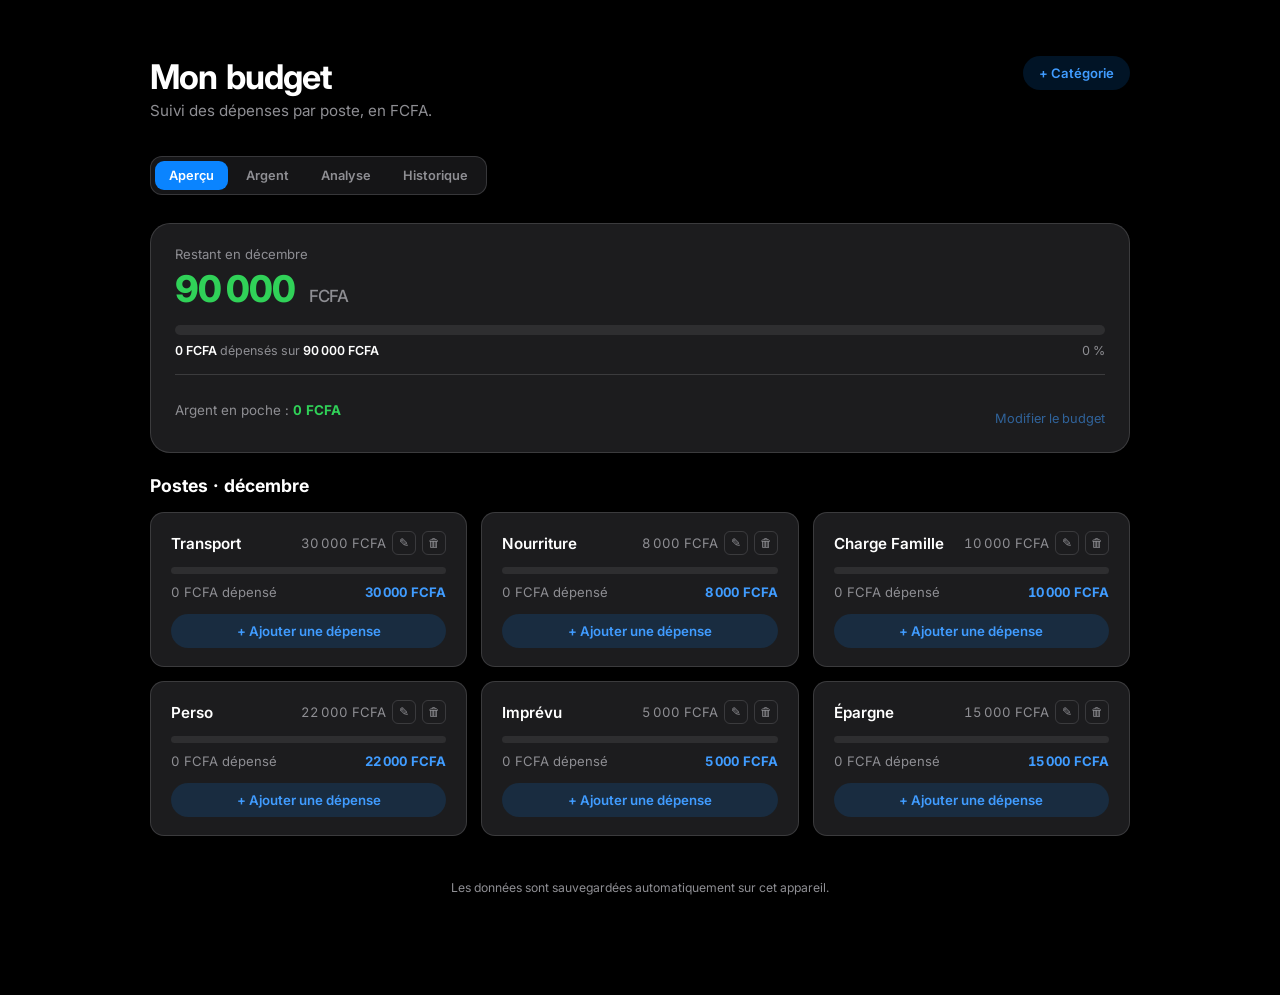
==== index.html @ 2b9db059 "Add files via upload" ====
<!DOCTYPE html>
<html lang="fr">
<head>
<meta charset="UTF-8">

<meta name="viewport" content="width=device-width, initial-scale=1.0">
<title>Mon Budget</title>
<link rel="manifest" href="manifest.json">
<meta name="theme-color" content="#000000">
<meta name="mobile-web-app-capable" content="yes">
<meta name="apple-mobile-web-app-status-bar-style" content="black">
<meta name="apple-mobile-web-app-title" content="Mon Budget">
<link rel="icon" type="image/png" href="icons/icon-192.png">
<link rel="apple-touch-icon" href="icons/icon-192.png">
<link rel="preconnect" href="https://fonts.googleapis.com">
<link href="https://fonts.googleapis.com/css2?family=Inter:wght@400;500;600;700;800&display=swap" rel="stylesheet">
<link rel="stylesheet" href="css/base.css">
<link rel="stylesheet" href="css/components.css">
<link rel="stylesheet" href="css/modals.css">
<link rel="stylesheet" href="css/responsive.css">
</head>
<body>
<div class="wrap">

  <header>
    <div>
      <h1>Mon budget</h1>
      <p>Suivi des dépenses par poste, en FCFA.</p>
    </div>
    <div class="header-actions">
      <button class="cat-btn" id="btnAjoutCat">+ Catégorie</button>
    </div>
  </header>

  <nav class="nav" id="nav">
    <button class="nav-btn actif" data-panel="apercu"><span class="nav-fond"></span>Aperçu</button>
    <button class="nav-btn" data-panel="entrees"><span class="nav-fond"></span>Argent</button>
    <button class="nav-btn" data-panel="analyse"><span class="nav-fond"></span>Analyse</button>
    <button class="nav-btn" data-panel="historique"><span class="nav-fond"></span>Historique</button>
  </nav>

  <div class="panel actif" data-panel="apercu">
  <div class="rappel-sauvegarde" id="rappelSauvegarde" hidden>
    <span id="rappelTexte"></span>
    <button type="button" class="lien-discret" id="btnRappelSauvegarde">Sauvegarder</button>
  </div>

  <div class="resume">
    <div class="label" id="labelDepense">Restant ce mois</div>
    <div class="resume-valeur pos" id="totalRestant">0 <small>FCFA</small></div>
    <div class="barre-globale"><div class="barre-globale-fill" id="barreGlobale"></div></div>
    <div class="barre-globale-txt">
      <span><b id="totalDepense">0 FCFA</b> dépensés sur <b id="totalBudget">0 FCFA</b></span>
      <span id="pctGlobal">0 %</span>
    </div>
    <div class="prevision-globale" id="previsionGlobale"></div>
    <div class="resume-pied">
      <span>Argent en poche : <b id="soldeDispo">0 FCFA</b></span>
      <button class="lien-discret" id="btnModifierGlobal">Modifier le budget</button>
    </div>
  </div>

  <div class="repartition" id="blocRepartition" hidden>
    <div class="donut-holder">
      <div id="donut"></div>
      <div class="donut-center">
        <div class="pct" id="donutTotal">0</div>
        <div class="lbl">dépensés</div>
      </div>
    </div>
    <div class="legende-lignes" id="legende"></div>
  </div>

  <h2 class="section-titre" id="titrePostes">Postes</h2>
  <div class="grille" id="grille"></div>
  </div>

  <div class="panel" data-panel="entrees">
  <div class="entrees-section">
    <div class="entrees-head">
      <div>
        <h2>Entrées d'argent</h2>
        <div class="sous">Salaire, ventes, cadeaux... tout ce que tu reçois</div>
      </div>
      <button class="ajout-entree-btn" id="btnAjoutEntree">+ Ajouter une entrée</button>
    </div>
    <div class="entrees-total">
      <div class="label">Total des entrées enregistrées</div>
      <div class="valeur" id="totalEntrees">0 <small>FCFA</small></div>
    </div>
    <div id="entreesBody"></div>
  </div>

  <div class="entrees-section">
    <div class="entrees-head">
      <div>
        <h2>Épargne</h2>
        <div class="sous">Ce que tu mets de côté — non compté comme une dépense</div>
      </div>
      <button class="ajout-entree-btn" id="btnAjoutEpargne">+ Ajouter une épargne</button>
    </div>
    <div class="entrees-total">
      <div class="label">Total épargné</div>
      <div class="valeur" id="totalEpargne">0 <small>FCFA</small></div>
    </div>
    <div class="message-epargne" id="messageEpargne" style="display:none"></div>
    <div id="objectifBody"></div>
    <div id="epargneBody"></div>
  </div>
  </div>

  <div class="panel" data-panel="analyse">
  <div class="graphique-mois">
    <div class="graphique-mois-head">
      <h2>Vue mensuelle</h2>
      <div class="mois-select-wrap">
        <span class="mois-input" id="moisSelectLabel">—</span>
        <input type="month" class="mois-input-natif" id="moisSelect" aria-label="Choisir le mois">
      </div>
    </div>
    <div class="mois-stats">
      <div class="item">
        <div class="label">Dépensé ce mois</div>
        <div class="valeur" id="moisDepense">0 FCFA</div>
      </div>
      <div class="item">
        <div class="label">Entrées ce mois</div>
        <div class="valeur" id="moisEntree">0 FCFA</div>
      </div>
    </div>
    <div class="barres-mois" id="barresMois"></div>
  </div>

  <div class="graphique-mois">
    <div class="graphique-mois-head">
      <h2>Revenus</h2>
    </div>
    <div class="mois-stats">
      <div class="item">
        <div class="label">Moyenne (6 derniers mois)</div>
        <div class="valeur" id="revenuMoyenne">0 FCFA</div>
      </div>
      <div class="item">
        <div class="label">Ce mois-ci</div>
        <div class="valeur" id="revenuCeMois">0 FCFA</div>
      </div>
    </div>
    <div class="barres-mois" id="barresRevenu"></div>
  </div>

  <div class="graphique-mois">
    <div class="graphique-mois-head">
      <h2>Épargne</h2>
    </div>
    <div class="mois-stats">
      <div class="item">
        <div class="label">Moyenne (6 derniers mois)</div>
        <div class="valeur" id="epargneMoyenne">0 FCFA</div>
      </div>
      <div class="item">
        <div class="label">Ce mois-ci</div>
        <div class="valeur" id="epargneCeMois">0 FCFA</div>
      </div>
    </div>
    <div class="barres-mois" id="barresEpargne"></div>
  </div>

  </div>

  <div class="panel" data-panel="historique">
  <div class="historique">
    <div class="histo-budgets">
      <h3>Mois précédents</h3>
      <div class="sous">Budget prévu et dépenses réelles de chaque mois terminé. Se remplit automatiquement.</div>
      <div id="histoBudgetsBody"></div>
    </div>
    <h2>Historique</h2>
    <div class="sous">Les dépenses du mois choisi. Pour retrouver une ancienne dépense, utilise la recherche.</div>
    <div class="nav-mois" id="navMoisHisto">
      <button type="button" id="moisHistoPrec" aria-label="Mois précédent">‹</button>
      <span id="moisHistoLabel"></span>
      <button type="button" id="moisHistoSuiv" aria-label="Mois suivant">›</button>
    </div>
    <div class="filtres-histo">
      <input type="search" id="filtreQ" placeholder="Rechercher (note, poste, montant)…" autocomplete="off">
      <div class="filtres-ligne">
        <select id="filtreCat" aria-label="Filtrer par poste"></select>
      </div>
      <div class="filtres-resume">
        <span id="filtreResumeTexte"></span>
        <button type="button" class="lien-discret" id="btnResetFiltres" hidden>Effacer les filtres</button>
      </div>
    </div>
    <div id="histoBody"></div>
  </div>

  <div class="historique">
    <h2>Historique de l'épargne</h2>
    <div class="sous">Dernières épargnes enregistrées</div>
    <div id="histoEpargneBody"></div>
  </div>

  <div class="historique" id="blocRecurrentes">
    <h2>Dépenses récurrentes</h2>
    <div class="sous">Ajoutées automatiquement chaque mois, sans les ressaisir.</div>
    <div id="recBody"></div>
    <div class="donnees-actions">
      <button type="button" class="cat-btn" id="btnAjoutRec">+ Ajouter une récurrence</button>
    </div>
  </div>

  <div class="historique" id="blocSauvegarde">
    <h2>Sauvegarde</h2>
    <div class="sous">Tes données sont enregistrées uniquement sur cet appareil. Si tu changes de téléphone ou effaces les données du navigateur, elles disparaissent.</div>
    <button type="button" class="btn-sauvegarde" id="btnExportJson">💾 Sauvegarder mes données</button>
    <div class="donnees-info" id="infoSauvegarde"></div>
    <div class="donnees-aide">Envoie le fichier à toi-même (WhatsApp, e-mail, Drive…) pour le garder en lieu sûr. Pour récupérer tes données, utilise « Restaurer ».</div>
    <div class="donnees-actions">
      <button type="button" class="lien-discret" id="btnImport">Restaurer une sauvegarde</button>
      <button type="button" class="lien-discret" id="btnExportCsv">Exporter pour Excel (CSV)</button>
      <input type="file" id="inputImport" accept=".json,application/json" hidden>
    </div>
    <div class="zone-danger">
      <button type="button" class="btn-danger" id="btnReset">Supprimer toutes les dépenses</button>
    </div>
  </div>
  </div>

  <footer>Les données sont sauvegardées automatiquement sur cet appareil.</footer>
</div>

<div class="overlay" id="overlay">
  <div class="modal"><div class="sheet-grabber"></div>
    <h3 id="modalTitre">Ajouter une dépense</h3>
    <div class="sub" id="modalSub"></div>
    <div class="champ" id="champCat" hidden>
      <label for="inputCat">Poste</label>
      <select id="inputCat"></select>
    </div>
    <div class="champ">
      <label for="inputMontant">Montant (FCFA)</label>
      <input type="number" id="inputMontant" placeholder="ex : 1500" min="1">
    </div>
    <div class="champ">
      <label for="inputDate">Date</label>
      <input type="date" id="inputDate">
    </div>
    <div class="champ">
      <label for="inputNote">Note (optionnel)</label>
      <input type="text" id="inputNote" placeholder="ex : taxi, marché...">
    </div>
    <div class="modal-actions">
      <button class="btn-annuler" id="btnAnnuler">Annuler</button>
      <button class="btn-valider" id="btnValider">Ajouter</button>
    </div>
  </div>
</div>

<div class="overlay" id="overlayBudget">
  <div class="modal"><div class="sheet-grabber"></div>
    <h3>Modifier le budget</h3>
    <div class="sub" id="modalBudgetSub"></div>
    <div class="champ">
      <label for="inputBudget">Nouveau montant (FCFA)</label>
      <input type="number" id="inputBudget" placeholder="ex : 30000" min="0">
    </div>
    <div class="modal-actions">
      <button class="btn-annuler" id="btnAnnulerBudget">Annuler</button>
      <button class="btn-valider" id="btnValiderBudget">Enregistrer</button>
    </div>
    <div class="modal-delete-link">
      <button type="button" id="btnSupprimerCat">Supprimer cette catégorie</button>
    </div>
  </div>
</div>

<div class="overlay" id="overlayGlobal">
  <div class="modal modal-large"><div class="sheet-grabber"></div>
    <h3>Modifier le budget global</h3>
    <div class="sub">Définis le montant total, puis répartis-le en pourcentage entre tes postes.</div>
    <div class="champ">
      <label for="inputGlobalMontant">Budget global (FCFA)</label>
      <input type="number" id="inputGlobalMontant" min="0">
    </div>
    <div class="repartition-pourcent" id="repartitionPourcent"></div>
    <div class="pourcent-total" id="pourcentTotalTxt">Total : 0%</div>
    <div class="modal-actions">
      <button class="btn-annuler" id="btnAnnulerGlobal">Annuler</button>
      <button class="btn-valider" id="btnValiderGlobal">Appliquer la répartition</button>
    </div>
  </div>
</div>

<div class="overlay" id="overlayEntree">
  <div class="modal"><div class="sheet-grabber"></div>
    <h3 id="entreeTitre">Ajouter une entrée</h3>
    <div class="sub">Argent reçu</div>
    <div class="champ">
      <label for="inputEntreeMontant">Montant (FCFA)</label>
      <input type="number" id="inputEntreeMontant" placeholder="ex : 50000" min="1">
    </div>
    <div class="champ">
      <label for="inputEntreeDate">Date</label>
      <input type="date" id="inputEntreeDate">
    </div>
    <div class="champ">
      <label for="inputEntreeNote">Source (optionnel)</label>
      <input type="text" id="inputEntreeNote" placeholder="ex : salaire, vente...">
    </div>
    <div class="modal-actions">
      <button class="btn-annuler" id="btnAnnulerEntree">Annuler</button>
      <button class="btn-valider" id="btnValiderEntree">Ajouter</button>
    </div>
  </div>
</div>

<div class="overlay" id="overlayEpargne">
  <div class="modal"><div class="sheet-grabber"></div>
    <h3 id="epargneTitre">Ajouter une épargne</h3>
    <div class="sub">Montant mis de côté ce mois-ci</div>
    <div class="champ">
      <label for="inputEpargneMontant">Montant (FCFA)</label>
      <input type="number" id="inputEpargneMontant" placeholder="ex : 20000" min="1">
    </div>
    <div class="champ">
      <label for="inputEpargneDate">Date</label>
      <input type="date" id="inputEpargneDate">
    </div>
    <div class="champ">
      <label for="inputEpargneNote">Note (optionnel)</label>
      <input type="text" id="inputEpargneNote" placeholder="ex : épargne du mois">
    </div>
    <div class="modal-actions">
      <button class="btn-annuler" id="btnAnnulerEpargne">Annuler</button>
      <button class="btn-valider" id="btnValiderEpargne">Ajouter</button>
    </div>
  </div>
</div>

<div class="overlay" id="overlayCategorie">
  <div class="modal"><div class="sheet-grabber"></div>
    <h3>Ajouter une catégorie</h3>
    <div class="sub">Un nouveau poste de budget</div>
    <div class="champ">
      <label for="inputCatNom">Nom</label>
      <input type="text" id="inputCatNom" placeholder="ex : Santé">
    </div>
    <div class="champ">
      <label for="inputCatBudget">Budget (FCFA)</label>
      <input type="number" id="inputCatBudget" placeholder="ex : 5000" min="0">
    </div>
    <div class="modal-actions">
      <button class="btn-annuler" id="btnAnnulerCat">Annuler</button>
      <button class="btn-valider" id="btnValiderCat">Ajouter</button>
    </div>
  </div>
</div>

<div class="overlay" id="overlayObjectif">
  <div class="modal"><div class="sheet-grabber"></div>
    <h3 id="objTitre">Nouvel objectif d'épargne</h3>
    <div class="sub">La progression est calculée sur ton total épargné</div>
    <div class="champ">
      <label for="objNom">Nom (optionnel)</label>
      <input type="text" id="objNom" placeholder="ex : Fonds d'urgence">
    </div>
    <div class="champ">
      <label for="objCible">Montant à atteindre (FCFA)</label>
      <input type="number" id="objCible" placeholder="ex : 300000" min="1">
    </div>
    <div class="champ">
      <label for="objDate">Date d'échéance</label>
      <input type="date" id="objDate">
    </div>
    <div class="modal-actions">
      <button class="btn-annuler" id="btnAnnulerObjectif">Annuler</button>
      <button class="btn-valider" id="btnValiderObjectif">Créer</button>
    </div>
    <div class="modal-delete-link" id="objSuppr" hidden>
      <button type="button" id="btnSupprimerObjectif">Supprimer cet objectif</button>
    </div>
  </div>
</div>

<div class="overlay" id="overlayRec">
  <div class="modal"><div class="sheet-grabber"></div>
    <h3 id="recTitre">Nouvelle dépense récurrente</h3>
    <div class="sub">Ajoutée automatiquement chaque mois</div>
    <div class="champ">
      <label for="recCat">Poste</label>
      <select id="recCat"></select>
    </div>
    <div class="champ">
      <label for="recMontant">Montant (FCFA)</label>
      <input type="number" id="recMontant" placeholder="ex : 1500" min="1">
    </div>
    <div class="champ">
      <label for="recJour">Jour du mois (1 à 31)</label>
      <input type="number" id="recJour" placeholder="ex : 5" min="1" max="31">
      <div class="hint" id="recHint"></div>
    </div>
    <div class="champ">
      <label for="recNote">Note (optionnel)</label>
      <input type="text" id="recNote" placeholder="ex : abonnement, loyer...">
    </div>
    <div class="modal-actions">
      <button class="btn-annuler" id="btnAnnulerRec">Annuler</button>
      <button class="btn-valider" id="btnValiderRec">Ajouter</button>
    </div>
    <div class="modal-delete-link" id="recSuppr" hidden>
      <button type="button" id="btnSupprimerRec">Supprimer cette récurrence</button>
    </div>
  </div>
</div>

<div class="toast" id="toast" role="status" aria-live="polite"></div>

<script src="js/config.js"></script>
<script src="js/helpers.js"></script>
<script src="js/prevision.js"></script>
<script src="js/storage.js"></script>
<script src="js/budgets.js"></script>
<script src="js/render.js"></script>
<script src="js/historique.js"></script>
<script src="js/modals.js"></script>
<script src="js/donnees.js"></script>
<script src="js/recurrentes.js"></script>
<script src="js/objectif.js"></script>
<script src="js/events.js"></script>
<script src="js/app.js"></script>
</body>
</html>
---- css/base.css ----
:root{
    --noir:#000000;
    --noir-2:#1C1C1E;
    --noir-3:#2C2C2E;
    --blanc:#FFFFFF;
    --gris:#8E8E93;
    --gris-2:#98989D;
    --bleu:#0A84FF;
    --bleu-clair:#409CFF;
    --vert:#30D158;
    --ligne: rgba(84,84,88,0.55);
    --rouge:#FF453A;
    --orange:#FF9F0A;
    --rayon:20px;
    --rayon-sm:14px;
    --spring: cubic-bezier(.32,.72,0,1);
  }
  *{box-sizing:border-box;}
  [hidden]{display:none !important;}
  html,body{margin:0;padding:0;}
  body{
    background:var(--noir);
    color:var(--blanc);
    font-family:-apple-system, BlinkMacSystemFont, 'SF Pro Text', 'Inter', 'Helvetica Neue', Arial, sans-serif;
    font-variant-numeric: tabular-nums;
    min-height:100vh;
    padding:44px 20px 90px;
    -webkit-font-smoothing:antialiased;
  }
  .wrap{max-width:900px; margin:0 auto;}
  a,button{font-family:inherit;}

  header{
    display:flex; justify-content:space-between; align-items:flex-start;
    gap:20px; flex-wrap:wrap; margin-bottom:36px;
  }
  header h1{font-size:2.125rem; font-weight:700; margin:0; letter-spacing:-0.025em;}
  header p{color:var(--gris); margin:4px 0 0; font-size:0.95rem;}
  .header-actions{display:flex; gap:10px; flex-wrap:wrap;}
  .reset-btn{
    background:rgba(255,69,58,0.15); border:none; color:var(--rouge);
    width:34px; height:34px; border-radius:980px; font-size:0.95rem; cursor:pointer;
    display:inline-flex; align-items:center; justify-content:center; padding:0;
    transition: background .15s ease, transform .15s var(--spring);
  }
  .reset-btn:hover{background:rgba(255,69,58,0.25);}
  .reset-btn:active{transform:scale(.96);}
  .cat-btn{
    background:rgba(10,132,255,0.15); border:none; color:var(--bleu-clair);
    padding:9px 16px; border-radius:980px; font-size:0.82rem; font-weight:600; cursor:pointer;
    transition: background .15s ease, transform .15s var(--spring);
  }
  .cat-btn:hover{background:rgba(10,132,255,0.25);}
  .cat-btn:active{transform:scale(.96);}

  .nav{
    display:flex; gap:4px; margin-bottom:28px;
    border:1px solid var(--ligne); border-radius:12px; padding:4px;
    background:var(--noir-2); width:fit-content; max-width:100%; overflow-x:auto;
    position:sticky; top:14px; z-index:10;
    -webkit-backdrop-filter: blur(20px) saturate(180%); backdrop-filter: blur(20px) saturate(180%);
    background:rgba(28,28,30,0.78);
  }
  .nav-btn{
    position:relative; background:none; border:none; color:var(--gris);
    padding:7px 14px; border-radius:9px; font-size:0.8rem; font-weight:600;
    cursor:pointer; white-space:nowrap; transition: color .2s ease;
  }
  .nav-btn:hover{color:var(--blanc);}
  .nav-btn.actif{color:var(--blanc);}
  .nav-btn.actif .nav-fond{opacity:1; transform:scale(1);}
  .nav-fond{
    position:absolute; inset:0; background:var(--bleu); border-radius:9px;
    opacity:0; transform:scale(.9); z-index:-1;
    transition: opacity .25s cubic-bezier(.22,1,.36,1), transform .25s cubic-bezier(.22,1,.36,1);
  }

  .panel{display:none;}
  .panel.actif{display:block; animation: panelIn .38s cubic-bezier(.22,1,.36,1) both;}
  @keyframes panelIn{
    from{ opacity:0; transform:translateX(14px); }
    to{ opacity:1; transform:translateX(0); }
  }
  @media (prefers-reduced-motion: reduce){
    .panel.actif{animation:none;}
  }

  @keyframes apparition{
    from{ opacity:0; transform:translateY(10px); }
    to{ opacity:1; transform:translateY(0); }
  }
  @keyframes modalPop{
    from{ opacity:0; transform:scale(.94) translateY(6px); }
    to{ opacity:1; transform:scale(1) translateY(0); }
  }
  @keyframes donutIn{
    from{ opacity:0; transform:rotate(-90deg) scale(.85); }
    to{ opacity:1; transform:rotate(0) scale(1); }
  }
  @keyframes pulseAnim{
    0%{ transform:scale(1); }
    35%{ transform:scale(1.05); }
    100%{ transform:scale(1); }
  }
  @keyframes flashCarte{
    0%{ background: rgba(47,111,237,0.22); border-color:var(--bleu); }
    100%{ background: var(--noir-2); border-color:var(--ligne); }
  }
  @media (prefers-reduced-motion: reduce){
    *{animation-duration:0.01ms !important; transition-duration:0.01ms !important;}
  }
---- css/components.css ----
.solde-card{
    border:1px solid var(--ligne); border-radius:var(--rayon); background:var(--noir-2);
    padding:24px 28px; margin-bottom:20px;
    animation: apparition .5s ease both;
  }
  .solde-card .haut{display:flex; justify-content:space-between; align-items:flex-start; gap:14px; flex-wrap:wrap;}
  .solde-card .label{color:var(--gris); font-size:0.82rem;}
  .solde-card .sous-label{color:var(--gris); font-size:0.76rem; margin-top:2px;}
  .solde-card .valeur{font-size:2.3rem; font-weight:800; margin-top:6px; letter-spacing:-0.02em; display:inline-block;}
  .solde-card .valeur small{font-size:1.05rem; color:var(--gris); font-weight:500; margin-left:4px;}
  .solde-detail{
    display:flex; gap:22px; margin-top:16px; padding-top:14px; border-top:1px solid var(--ligne);
    font-size:0.82rem; color:var(--gris); flex-wrap:wrap;
  }
  .solde-detail b{color:var(--blanc); font-weight:600;}

  .hero{
    display:grid; grid-template-columns: 1fr 1fr;
    border:1px solid var(--ligne); border-radius:var(--rayon);
    overflow:hidden; margin-bottom:28px; background:var(--noir-2);
  }
  @media(max-width:640px){ .hero{grid-template-columns:1fr;} }
  .hero > div{padding:26px 28px;}
  .hero .col-gauche{border-right:1px solid var(--ligne);}
  @media(max-width:640px){ .hero .col-gauche{border-right:none; border-bottom:1px solid var(--ligne);} }

  .stat .label{color:var(--gris); font-size:0.82rem;}
  .stat .valeur{font-size:2.1rem; font-weight:700; margin-top:4px; letter-spacing:-0.02em; display:inline-block; transform-origin:left center;}
  .stat .valeur small{font-size:1rem; color:var(--gris); font-weight:500; margin-left:4px;}
  .stat + .stat{margin-top:20px;}
  .pos{color:var(--vert);}
  .neg{color:var(--rouge);}
  .pulse{animation: pulseAnim .4s var(--spring);}
  .lien-global{
    display:inline-block; margin-top:10px; background:var(--bleu); border:none; color:var(--blanc);
    font-size:0.82rem; font-weight:600; cursor:pointer; padding:9px 18px; border-radius:980px;
    transition: background .15s, transform .15s;
  }
  .lien-global:hover{background:var(--bleu-clair); transform:translateY(-1px);}

  .barre-globale{height:10px; border-radius:6px; background:rgba(255,255,255,0.08); overflow:hidden; margin-top:22px;}
  .barre-globale-fill{height:100%; background:var(--bleu); border-radius:6px; transition:width .35s ease;}
  .barre-globale-txt{display:flex; justify-content:space-between; margin-top:8px; font-size:0.78rem; color:var(--gris);}

  .repartition{
    display:grid; grid-template-columns: 190px 1fr; gap:30px; align-items:center;
    border:1px solid var(--ligne); border-radius:var(--rayon); background:var(--noir-2);
    padding:26px 28px; margin-bottom:28px;
    animation: apparition .5s ease both;
  }
  @media(max-width:640px){ .repartition{grid-template-columns:1fr; justify-items:center; text-align:center;} }

  .donut-holder{position:relative; width:170px; height:170px; animation: donutIn .7s cubic-bezier(.22,1,.36,1) both;}
  #donut{width:100%; height:100%; border-radius:50%; transition: background .6s ease;}
  .donut-center{position:absolute; inset:0; display:flex; flex-direction:column; align-items:center; justify-content:center;}
  .donut-center .pct{font-size:1.5rem; font-weight:800; letter-spacing:-0.01em;}
  .donut-center .lbl{color:var(--gris); font-size:0.72rem; margin-top:2px;}

  .legende-lignes{display:flex; flex-direction:column; width:100%;}
  .leg-ligne{
    display:grid; grid-template-columns: 9px 1fr auto auto; align-items:center; gap:12px;
    padding:9px 0; border-top:1px solid var(--ligne); font-size:0.85rem;
    animation: apparition .45s ease both;
  }
  .leg-ligne:first-child{border-top:none;}
  .leg-ligne .dot{width:9px; height:9px; border-radius:50%;}
  .leg-ligne .nom{color:var(--blanc); font-weight:500;}
  .leg-ligne .montant{color:var(--gris); font-size:0.8rem; white-space:nowrap;}
  .leg-ligne .pct-val{color:var(--bleu-clair); font-weight:700; min-width:40px; text-align:right;}

  .section-titre{font-size:1.1rem; font-weight:700; margin:0 0 16px;}
  .grille{
    display:grid; grid-template-columns: repeat(auto-fill, minmax(260px,1fr));
    gap:14px; margin-bottom:36px;
  }
  .carte{
    border:1px solid var(--ligne); border-radius:var(--rayon-sm); padding:18px 20px;
    background:var(--noir-2);
    animation: apparition .45s ease both;
    transition: transform .15s ease, border-color .15s ease, background .15s ease;
  }
  .carte:hover{transform:translateY(-3px); border-color:rgba(255,255,255,0.28);}
  .carte.flash{animation: flashCarte .9s ease;}
  .carte-head{display:flex; justify-content:space-between; align-items:center; flex-wrap:wrap; row-gap:8px; margin-bottom:12px;}
  .carte-head .nom{font-weight:600; font-size:0.95rem;}
  .carte-head-droite{display:flex; align-items:center; gap:6px; flex-wrap:wrap; justify-content:flex-end;}
  .carte-head .budget{color:var(--gris); font-size:0.82rem;}
  .modif-btn, .suppr-btn{
    background:none; border:1px solid var(--ligne); color:var(--gris);
    width:24px; height:24px; border-radius:6px; font-size:0.75rem; cursor:pointer;
    display:flex; align-items:center; justify-content:center; padding:0; line-height:1; flex-shrink:0;
    transition: border-color .15s, color .15s, background .15s;
  }
  .modif-btn:hover{border-color:var(--bleu); color:var(--bleu-clair);}
  .suppr-btn:hover{border-color:var(--rouge); color:var(--rouge); background:rgba(255,69,58,0.12);}

  .barre{height:7px; border-radius:5px; background:rgba(255,255,255,0.08); overflow:hidden; margin-bottom:10px;}
  .barre-fill{height:100%; border-radius:5px; background:var(--bleu); transition:width .35s ease;}

  .carte-foot{display:flex; justify-content:space-between; align-items:center; font-size:0.82rem;}
  .carte-foot .depense{color:var(--gris);}
  .carte-foot .reste{font-weight:700;}

  .ajout-btn{
    margin-top:14px; width:100%; padding:9px 0; border-radius:980px;
    border:none; background:rgba(10,132,255,0.15); color:var(--bleu-clair);
    font-size:0.83rem; font-weight:600; cursor:pointer; transition: background .15s ease, transform .15s var(--spring);
  }
  .ajout-btn:hover{background:rgba(10,132,255,0.25);}
  .ajout-btn:active{transform:scale(.97);}

  .entrees-section{
    border:1px solid var(--ligne); border-radius:var(--rayon); background:var(--noir-2);
    padding:26px 24px; margin-bottom:36px;
  }
  .entrees-head{display:flex; justify-content:space-between; align-items:flex-start; gap:14px; flex-wrap:wrap; margin-bottom:10px;}
  .entrees-head h2{font-size:1.1rem; font-weight:700; margin:0;}
  .entrees-head .sous{color:var(--gris); font-size:0.82rem; margin-top:4px;}
  .ajout-entree-btn{
    background:var(--bleu); color:var(--blanc); border:none; padding:9px 16px;
    border-radius:980px; font-size:0.83rem; font-weight:600; cursor:pointer;
    transition:background .15s ease, transform .15s var(--spring); white-space:nowrap;
  }
  .ajout-entree-btn:hover{background:var(--bleu-clair);}
  .ajout-entree-btn:active{transform:scale(.96);}
  .entrees-total{padding:14px 0 18px; border-bottom:1px solid var(--ligne); margin-bottom:4px;}
  .entrees-total .label{color:var(--gris); font-size:0.8rem;}
  .entrees-total .valeur{font-size:1.5rem; font-weight:800; margin-top:4px; display:inline-block;}
  .ligne-entree{
    display:grid; grid-template-columns: 7px 1fr auto auto; align-items:center; gap:12px;
    padding:11px 0; border-top:1px solid var(--ligne); font-size:0.88rem;
    animation: apparition .4s ease both;
  }
  .ligne-entree:first-of-type{border-top:none;}
  .ligne-entree .dot{width:7px; height:7px; border-radius:50%; background:var(--blanc);}
  .ligne-entree .meta{color:var(--gris); font-size:0.78rem;}
  .ligne-entree .montant{font-weight:700; white-space:nowrap; color:var(--vert);}

  .graphique-mois{
    border:1px solid var(--ligne); border-radius:var(--rayon); background:var(--noir-2);
    padding:26px 24px; margin-bottom:36px;
  }
  .graphique-mois-head{display:flex; justify-content:space-between; align-items:center; gap:14px; flex-wrap:wrap;}
  .graphique-mois h2{font-size:1.1rem; font-weight:700; margin:0;}
  .mois-select-wrap{position:relative; display:inline-flex;}
  .mois-input{
    background:var(--noir); border:1px solid var(--ligne); color:var(--blanc);
    padding:8px 12px; border-radius:8px; font-size:0.85rem; font-family:inherit;
    white-space:nowrap; text-transform:capitalize; cursor:pointer;
  }
  .mois-select-wrap:focus-within .mois-input{border-color:var(--bleu);}
  .mois-input-natif{
    position:absolute; top:0; left:0; right:0; bottom:0; width:100%; height:100%; margin:0; padding:0;
    border:0; background:transparent; opacity:0; cursor:pointer; color-scheme:dark; -webkit-appearance:none; appearance:none; z-index:2;
  }
  .mois-stats{display:flex; gap:28px; margin:20px 0 8px; flex-wrap:wrap;}
  .mois-stats .item .label{color:var(--gris); font-size:0.78rem;}
  .mois-stats .item .valeur{font-size:1.2rem; font-weight:700; margin-top:2px;}
  .barres-mois{display:flex; align-items:flex-end; gap:16px; height:190px; padding-top:24px; margin-top:14px; overflow-x:auto;}
  .barre-col{display:flex; flex-direction:column; align-items:center; justify-content:flex-end; min-width:44px; flex:1; height:100%;}
  .barre-col .valeur-barre{font-size:0.72rem; color:var(--gris); margin-bottom:6px; white-space:nowrap;}
  .barre-col .barre-visuelle{width:24px; border-radius:6px 6px 0 0; transition: height .6s cubic-bezier(.22,1,.36,1);}
  .barre-col .label-barre{font-size:0.68rem; color:var(--gris); margin-top:8px; text-align:center; max-width:64px; line-height:1.2;}
  .mois-vide{color:var(--gris); font-size:0.85rem; text-align:center; padding:34px 0;}

  .comparatif{
    border:1px solid var(--ligne); border-radius:var(--rayon);
    padding:26px 24px 18px; margin-bottom:36px; background:var(--noir-2);
  }
  .comparatif h2{font-size:1.1rem; font-weight:700; margin:0 0 20px;}
  .comp-ligne{display:grid; grid-template-columns:120px 1fr 84px; align-items:center; gap:12px; margin-bottom:13px; font-size:0.82rem;}
  .comp-ligne .nom{color:var(--gris);}
  .comp-piste{position:relative; height:16px; background:rgba(255,255,255,0.08); border-radius:5px;}
  .comp-budget-marker{position:absolute; top:-4px; bottom:-4px; width:2px; background:var(--blanc); opacity:0.6;}
  .comp-fill{position:absolute; top:0; bottom:0; left:0; border-radius:5px; background:var(--bleu); transition:width .35s ease;}
  .comp-fill.depasse{background:var(--rouge);}
  .comp-montant{text-align:right; color:var(--gris); font-weight:700;}
  .comp-montant.depasse{color:var(--rouge);}

  .historique{
    border:1px solid var(--ligne); border-radius:var(--rayon);
    padding:26px 24px; background:var(--noir-2); margin-bottom:24px;
  }
  .historique:last-child{margin-bottom:0;}
  .historique h2{font-size:1.1rem; font-weight:700; margin:0 0 4px;}
  .historique .sous{color:var(--gris); font-size:0.82rem; margin-bottom:16px;}
  .ligne-tx{
    display:grid; grid-template-columns: 8px 1fr auto auto; align-items:center; gap:12px;
    padding:11px 0; border-top:1px solid var(--ligne); font-size:0.88rem;
    animation: apparition .4s ease both;
  }
  .ligne-tx:first-of-type{border-top:none;}
  .ligne-tx .dot{width:7px; height:7px; border-radius:50%;}
  .ligne-tx .meta{color:var(--gris); font-size:0.78rem;}
  .ligne-tx .montant{font-weight:700; white-space:nowrap; color:var(--rouge);}
  .ligne-tx .del, .ligne-entree .del, .histo-budget-carte .del{
    background:none; border:none; color:var(--gris); cursor:pointer; font-size:1.05rem;
    line-height:1; padding:2px 6px; border-radius:6px;
  }
  .ligne-tx .del:hover, .ligne-entree .del:hover, .histo-budget-carte .del:hover{color:var(--rouge); background:rgba(229,72,77,0.12);}
  .vide{color:var(--gris); font-size:0.86rem; padding:16px 0; text-align:center;}

  .histo-budgets{margin-bottom:26px;}
  .histo-budgets h3{font-size:0.78rem; text-transform:uppercase; letter-spacing:0.04em; color:var(--gris); font-weight:600; margin:0 0 12px;}
  .histo-budget-carte{
    border-top:1px solid var(--ligne); padding:13px 0; animation: apparition .4s ease both;
  }
  .histo-budget-carte:first-of-type{border-top:none;}
  .histo-budget-head{display:flex; justify-content:space-between; align-items:center; gap:10px; flex-wrap:wrap;}
  .histo-budget-mois{font-weight:700; font-size:0.92rem; text-transform:capitalize;}
  .histo-budget-droite{display:flex; align-items:center; gap:6px;}
  .histo-budget-total{font-weight:700; font-size:0.92rem; color:var(--bleu-clair);}
  .histo-budget-reel{font-size:0.8rem; margin-top:5px; font-weight:600;}
  .histo-badge{
    display:inline-block; font-size:0.68rem; font-weight:600; color:var(--gris);
    background:rgba(255,255,255,0.06); padding:2px 8px; border-radius:980px; margin-left:8px;
    text-transform:none;
  }
  .histo-budget-detail{
    margin-top:10px; border:1px solid var(--ligne); border-radius:12px;
    padding:4px 12px; background:rgba(255,255,255,0.03);
  }
  .histo-detail-ligne{
    display:flex; align-items:center; gap:9px; padding:8px 0;
    border-bottom:1px solid var(--ligne); font-size:0.78rem;
  }
  .histo-detail-ligne:last-child{border-bottom:none;}
  .histo-detail-ligne .dot{width:7px; height:7px; border-radius:50%; flex-shrink:0;}
  .histo-detail-ligne .nom{
    color:var(--blanc); font-weight:500; flex:1; min-width:0;
    overflow:hidden; text-overflow:ellipsis; white-space:nowrap;
  }
  .histo-detail-ligne .valeurs{
    color:var(--gris); white-space:nowrap; font-size:0.76rem; text-align:right;
  }
  .histo-detail-ligne .valeurs b{color:var(--blanc); font-weight:600;}
  .histo-detail-ligne .valeurs.depasse b{color:var(--rouge);}
  .lien-discret{
    background:none; border:none; color:var(--gris); font-size:0.72rem;
    padding:4px 0; cursor:pointer; opacity:0.55; transition:opacity .15s ease;
    text-decoration:none; margin-top:18px; display:inline-block;
  }
  .lien-discret:hover{opacity:0.95; text-decoration:underline;}
  .donnees-actions{display:flex; flex-wrap:wrap; gap:8px; margin-top:6px;}
  .donnees-info{margin-top:12px; color:var(--gris); font-size:0.78rem;}
  .donnees-info.attention{color:var(--rouge);}
  .actions-ligne{display:flex; align-items:center; gap:2px;}
  .ligne-tx .edit, .ligne-entree .edit{
    background:none; border:none; color:var(--gris); cursor:pointer; font-size:0.9rem;
    line-height:1; padding:2px 6px; border-radius:6px;
  }
  .ligne-tx .edit:hover, .ligne-entree .edit:hover{color:var(--bleu-clair); background:rgba(10,132,255,0.12);}

  .filtres-histo{margin-bottom:14px;}
  .filtres-histo input, .filtres-histo select{
    width:100%; background:var(--noir-3); border:none; color:var(--blanc);
    padding:11px 14px; border-radius:var(--rayon-sm); font-size:0.88rem; font-family:inherit; color-scheme:dark;
  }
  .filtres-histo input:focus, .filtres-histo select:focus{outline:2px solid var(--bleu); outline-offset:1px;}
  .filtres-ligne{display:grid; grid-template-columns:1fr 1fr; gap:8px; margin-top:8px;}
  .filtres-resume{display:flex; justify-content:space-between; align-items:center; gap:10px; margin-top:10px; color:var(--gris); font-size:0.78rem; min-height:22px;}
  .filtres-resume .lien-discret{margin-top:0; opacity:0.85;}

  .tag-alerte{
    display:inline-block; margin-left:8px; padding:2px 8px; border-radius:980px;
    font-size:0.68rem; font-weight:700; vertical-align:middle;
    background:rgba(255,159,10,0.16); color:var(--orange);
  }
  .tag-alerte.rouge{background:rgba(255,69,58,0.16); color:var(--rouge);}

  .toast{
    position:fixed; left:50%; bottom:calc(22px + env(safe-area-inset-bottom, 0px));
    transform:translate(-50%, 20px); opacity:0; pointer-events:none;
    max-width:min(92vw, 420px); padding:12px 18px; border-radius:14px;
    background:rgba(44,44,46,0.96); border:1px solid var(--ligne); color:var(--blanc);
    font-size:0.86rem; font-weight:600; text-align:center; z-index:200;
    transition: opacity .25s ease, transform .3s var(--spring);
  }
  .toast.actif{opacity:1; transform:translate(-50%, 0);}
  .toast.alerte{border-color:var(--orange); color:var(--orange);}
  .toast.danger{border-color:var(--rouge); color:var(--rouge);}

  .prevision{margin-top:10px; color:var(--gris); font-size:0.76rem;}
  .prevision.alerte{color:var(--orange);}
  .prevision-globale{margin-top:6px; color:var(--gris); font-size:0.76rem;}
  .prevision-globale.alerte{color:var(--orange);}
  .prevision-globale:empty{display:none;}

  .objectif{
    border:1px solid var(--ligne); border-radius:var(--rayon-sm); background:var(--noir-3);
    padding:16px 18px; margin:6px 0 14px;
  }
  .objectif-head{display:flex; justify-content:space-between; align-items:flex-start; gap:10px; margin-bottom:8px;}
  .objectif-nom{font-weight:700; font-size:0.95rem;}
  .objectif-date{display:block; color:var(--gris); font-weight:400; font-size:0.76rem; margin-top:2px;}
  .objectif-montants{font-size:0.86rem; color:var(--gris); margin-bottom:8px;}
  .objectif-montants b{color:var(--blanc); font-size:1.05rem;}
  .objectif-ligne{margin-top:8px; font-size:0.8rem; color:var(--gris);}
  .objectif-ligne b{color:var(--blanc);}
  .objectif-ligne.ok{color:var(--vert);}
  .objectif-ligne.mal{color:var(--orange);}

  .toast button{
    margin-left:12px; background:none; border:none; color:var(--bleu-clair);
    font-weight:700; font-size:0.86rem; cursor:pointer; padding:0; font-family:inherit;
  }
  .toast.actif{pointer-events:auto;}

.message-epargne{margin:8px 0 12px;padding:10px 12px;border-radius:10px;background:rgba(255,140,0,.12);color:var(--orange);font-size:13px;font-weight:600;line-height:1.4}

  .resume{
    border:1px solid var(--ligne); border-radius:var(--rayon); background:var(--noir-2);
    padding:22px 24px; margin-bottom:22px; animation: apparition .5s ease both;
  }
  .resume .label{color:var(--gris); font-size:0.82rem;}
  .resume-valeur{font-size:2.3rem; font-weight:800; margin-top:4px; letter-spacing:-0.02em; display:inline-block;}
  .resume-valeur small{font-size:1.05rem; color:var(--gris); font-weight:500; margin-left:4px;}
  .resume .barre-globale{margin-top:14px;}
  .resume .barre-globale-txt b{color:var(--blanc); font-weight:600;}
  .resume-pied{
    display:flex; justify-content:space-between; align-items:center; gap:12px; flex-wrap:wrap;
    margin-top:16px; padding-top:14px; border-top:1px solid var(--ligne); font-size:0.84rem; color:var(--gris);
  }
  .resume-pied b{font-weight:700;}
  .lien-discret{background:none; border:none; color:var(--bleu-clair); font:inherit; font-size:0.8rem; cursor:pointer; padding:4px 0;}
  .entrees-section{margin-top:28px;}
  .panel > .entrees-section:first-child{margin-top:0;}

  .zone-danger{margin-top:22px; padding-top:16px; border-top:1px solid var(--ligne);}
  .btn-danger{
    background:none; border:1px solid rgba(255,69,58,0.4); color:var(--rouge); font:inherit; font-size:0.82rem;
    font-weight:600; padding:9px 16px; border-radius:980px; cursor:pointer;
  }
  .btn-danger:hover{background:rgba(255,69,58,0.12);}
  .entrees-section .objectif:first-child, #objectifBody{margin-top:14px;}
  .graphique-mois[hidden]{display:none;}

  .btn-sauvegarde{
    display:block; width:100%; margin-top:16px; padding:14px; border:none; border-radius:14px; cursor:pointer;
    background:var(--bleu); color:var(--blanc); font:inherit; font-size:1rem; font-weight:700;
  }
  .btn-sauvegarde:active{transform:scale(.99);}
  .donnees-aide{margin-top:8px; color:var(--gris); font-size:0.78rem; line-height:1.4;}
  .donnees-actions{gap:18px; margin-top:16px;}
  .rappel-sauvegarde{
    display:flex; justify-content:space-between; align-items:center; gap:12px; margin-bottom:14px;
    padding:12px 16px; border-radius:14px; background:rgba(255,159,10,0.12); color:var(--orange); font-size:0.84rem;
  }
  .rappel-sauvegarde[hidden]{display:none;}
  .rappel-sauvegarde .lien-discret{font-weight:700; white-space:nowrap;}
  .repartition[hidden]{display:none;}
  .repartition{margin-bottom:22px;}
  .legende-lignes .nom{text-align:left;}

  .nav-mois{display:flex; align-items:center; justify-content:space-between; gap:10px; margin:14px 0 12px;
    padding:6px; border:1px solid var(--ligne); border-radius:14px; background:var(--noir-2);}
  .nav-mois button{width:42px; height:38px; border:none; border-radius:10px; cursor:pointer; font:inherit; font-size:1.4rem;
    background:rgba(255,255,255,0.06); color:var(--blanc);}
  .nav-mois button:disabled{opacity:0.3; cursor:default;}
  .nav-mois span{font-weight:700; text-align:center;}
  .nav-mois.inactif{opacity:0.45;}
  .filtres-ligne{grid-template-columns:1fr;}
  .nav-mois span small{display:block; font-weight:400; font-size:0.72rem; color:var(--gris); margin-top:1px;}
---- css/modals.css ----
.overlay{
    position:fixed; inset:0; background:rgba(0,0,0,0.4);
    -webkit-backdrop-filter: blur(20px) saturate(180%); backdrop-filter: blur(20px) saturate(180%);
    display:none; align-items:flex-end; justify-content:center; z-index:50;
  }
  @media(min-width:640px){ .overlay{align-items:center; padding:20px;} }
  .overlay.actif{display:flex;}
  .modal{
    background:var(--noir-2); border:1px solid var(--ligne); border-top:none;
    border-radius:24px 24px 0 0;
    padding:10px 22px 28px; width:100%; max-width:480px;
  }
  @media(min-width:640px){ .modal{border:1px solid var(--ligne); border-radius:var(--rayon); max-width:340px; padding:26px 24px;} }
  .sheet-grabber{width:36px; height:5px; border-radius:3px; background:var(--ligne); margin:0 auto 18px;}
  @media(min-width:640px){ .sheet-grabber{display:none;} }
  .overlay.actif .modal{animation: sheetUp .38s var(--spring) both;}
  @media(min-width:640px){ .overlay.actif .modal{animation: modalPop .28s var(--spring) both;} }
  .modal h3{font-size:1.05rem; font-weight:700; margin:0 0 4px;}
  .modal .sub{color:var(--gris); font-size:0.8rem; margin-bottom:18px;}
  .champ{margin-bottom:14px;}
  .champ label{display:block; font-size:0.78rem; color:var(--gris); margin-bottom:6px;}
  .champ input, .champ select{
    width:100%; background:var(--noir-3); border:none; color:var(--blanc);
    padding:12px 14px; border-radius:var(--rayon-sm); font-size:0.95rem; font-family:inherit;
  }
  .champ select{color-scheme:dark;}
  .champ .hint{color:var(--gris); font-size:0.76rem; margin-top:6px; min-height:1em;}
  .champ input:focus, .champ select:focus{outline:2px solid var(--bleu); outline-offset:1px;}
  .champ input[type="date"], .champ input[type="month"]{color-scheme:dark;}
  .modal-actions{display:flex; gap:10px; margin-top:20px;}
  .modal-actions button{flex:1; padding:12px 0; border-radius:980px; font-size:0.9rem; font-weight:600; cursor:pointer; border:none; transition:transform .15s var(--spring), background .15s ease;}
  .modal-actions button:active{transform:scale(.97);}
  .btn-annuler{background:var(--noir-3) !important; border:none !important; color:var(--blanc);}
  .btn-valider{background:var(--bleu); color:var(--blanc);}
  .btn-valider:hover{background:var(--bleu-clair);}
  .modal-delete-link{margin-top:16px; text-align:center;}
  .modal-delete-link button{background:none; border:none; color:var(--rouge); font-size:0.82rem; cursor:pointer;}

  .modal-large{max-width:480px;}
  @media(min-width:640px){ .modal-large{max-width:400px;} }
  @keyframes sheetUp{
    from{ opacity:0; transform:translateY(100%); }
    to{ opacity:1; transform:translateY(0); }
  }
  .repartition-pourcent{
    display:flex; flex-direction:column; gap:9px; margin:16px 0 6px;
    max-height:250px; overflow-y:auto; padding-right:4px;
  }
  .pourcent-ligne{display:grid; grid-template-columns:9px 1fr 66px 12px; align-items:center; gap:10px; font-size:0.85rem;}
  .pourcent-ligne .dot{width:9px; height:9px; border-radius:50%; flex-shrink:0;}
  .pourcent-ligne .nom{color:var(--blanc);}
  .input-pourcent{
    width:66px; background:var(--noir-3); border:none; color:var(--blanc);
    padding:8px 9px; border-radius:10px; font-size:0.85rem; text-align:right; font-family:inherit;
  }
  .input-pourcent:focus{outline:2px solid var(--bleu); outline-offset:1px;}
  .pct-symbol{color:var(--gris); font-size:0.8rem;}
  .pourcent-total{
    display:block; font-size:0.8rem; color:var(--gris);
    padding-top:12px; border-top:1px solid var(--ligne); margin-top:6px;
  }
  .pourcent-total.ok{color:var(--bleu-clair);}
  .pourcent-total.attention{color:var(--rouge);}
---- css/responsive.css ----
footer{text-align:center; color:var(--gris); font-size:0.76rem; margin-top:44px;}

  /* --- Ajustements téléphone (petits écrans) --- */
  @media(max-width:480px){
    body{padding:28px 14px 80px;}
    header h1{font-size:1.6rem;}
    header p{font-size:0.85rem;}
    .header-actions{width:100%;}
    .header-actions .cat-btn{flex:1;}
    .stat .valeur{font-size:1.7rem;}
    .hero > div{padding:20px 18px;}
    .repartition{padding:20px 18px;}
    .entrees-section, .graphique-mois, .comparatif, .historique{padding:20px 16px;}
    .comp-ligne{grid-template-columns:64px 1fr 64px; gap:8px; font-size:0.74rem;}
    .mois-stats{gap:18px;}
    .barres-mois{gap:10px;}
    .barre-col{min-width:36px;}
  }
  @media(max-width:360px){
    .comp-ligne{grid-template-columns:52px 1fr 56px;}
  }

  /* --- Ajustements grand écran (ordinateur) --- */
  @media(min-width:1000px){
    .wrap{max-width:980px;}
    body{padding:56px 24px 100px;}
    .grille{grid-template-columns: repeat(auto-fill, minmax(280px,1fr));}
  }
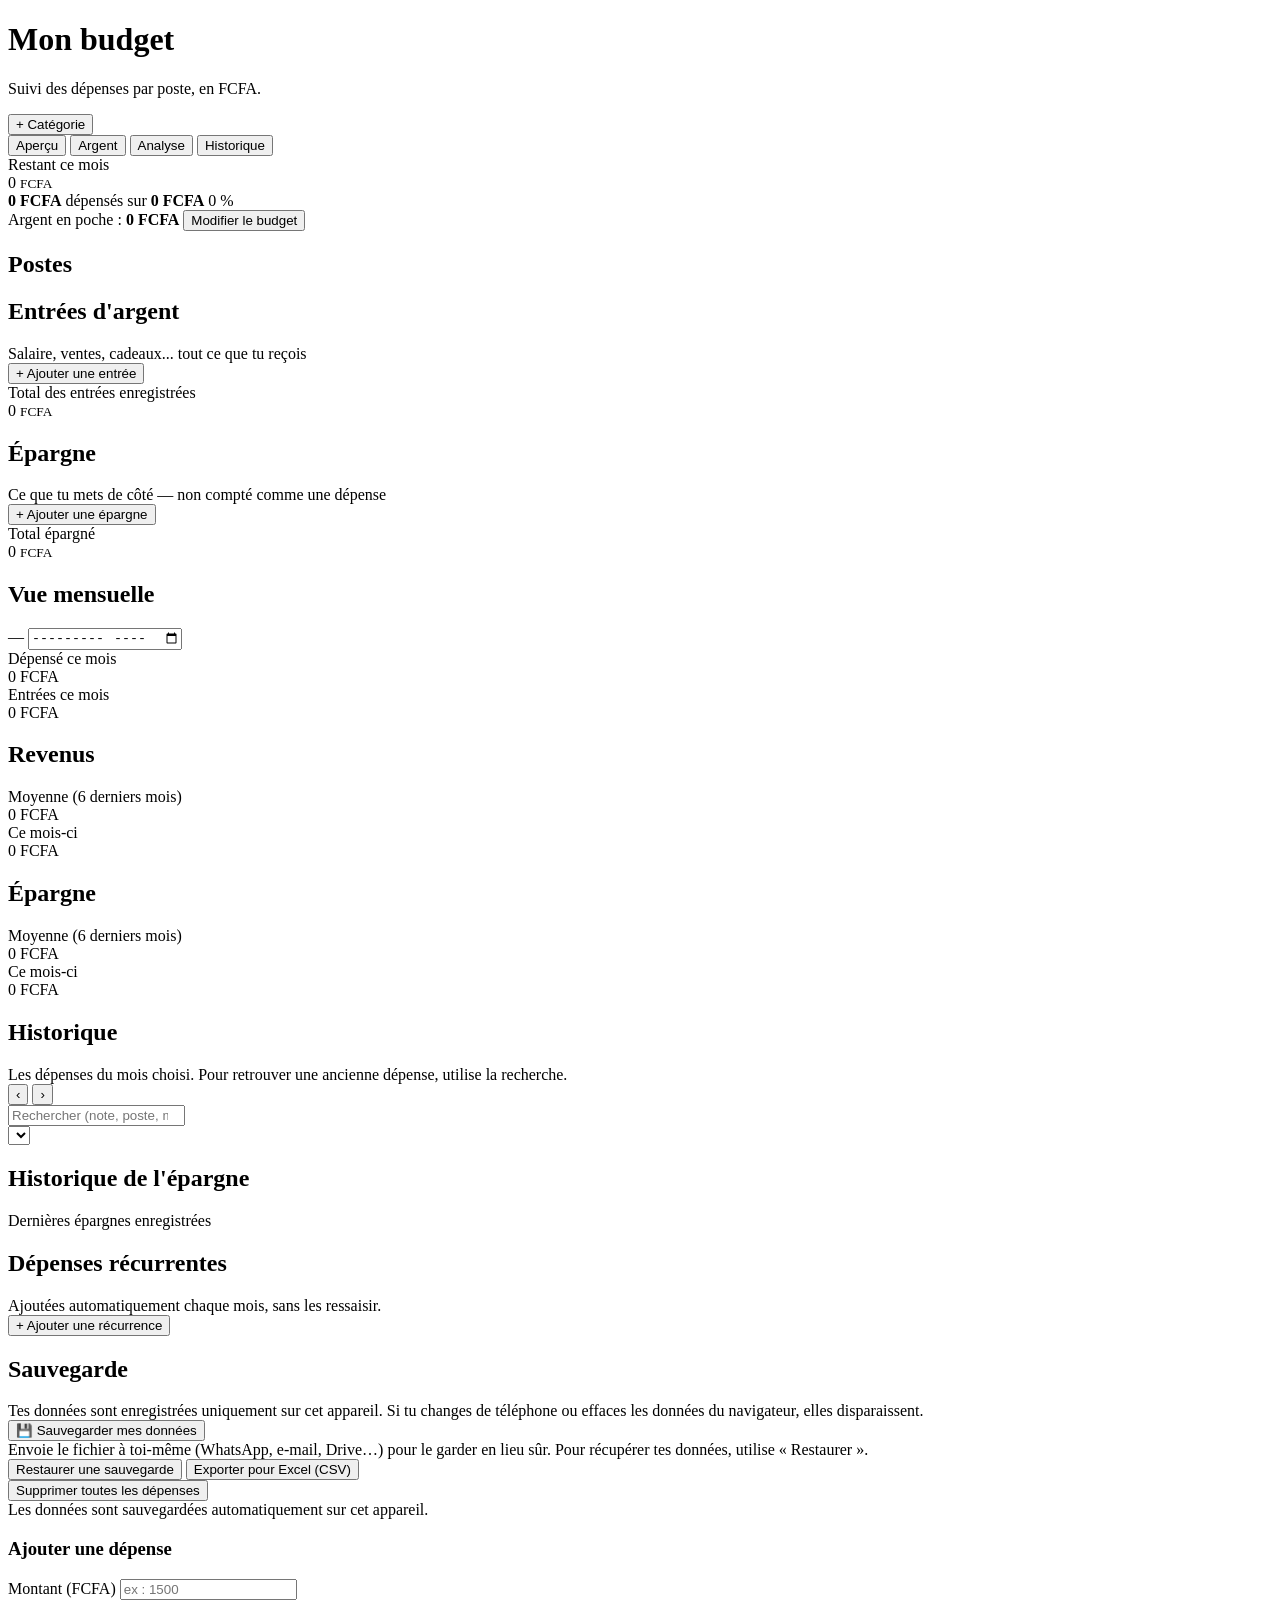
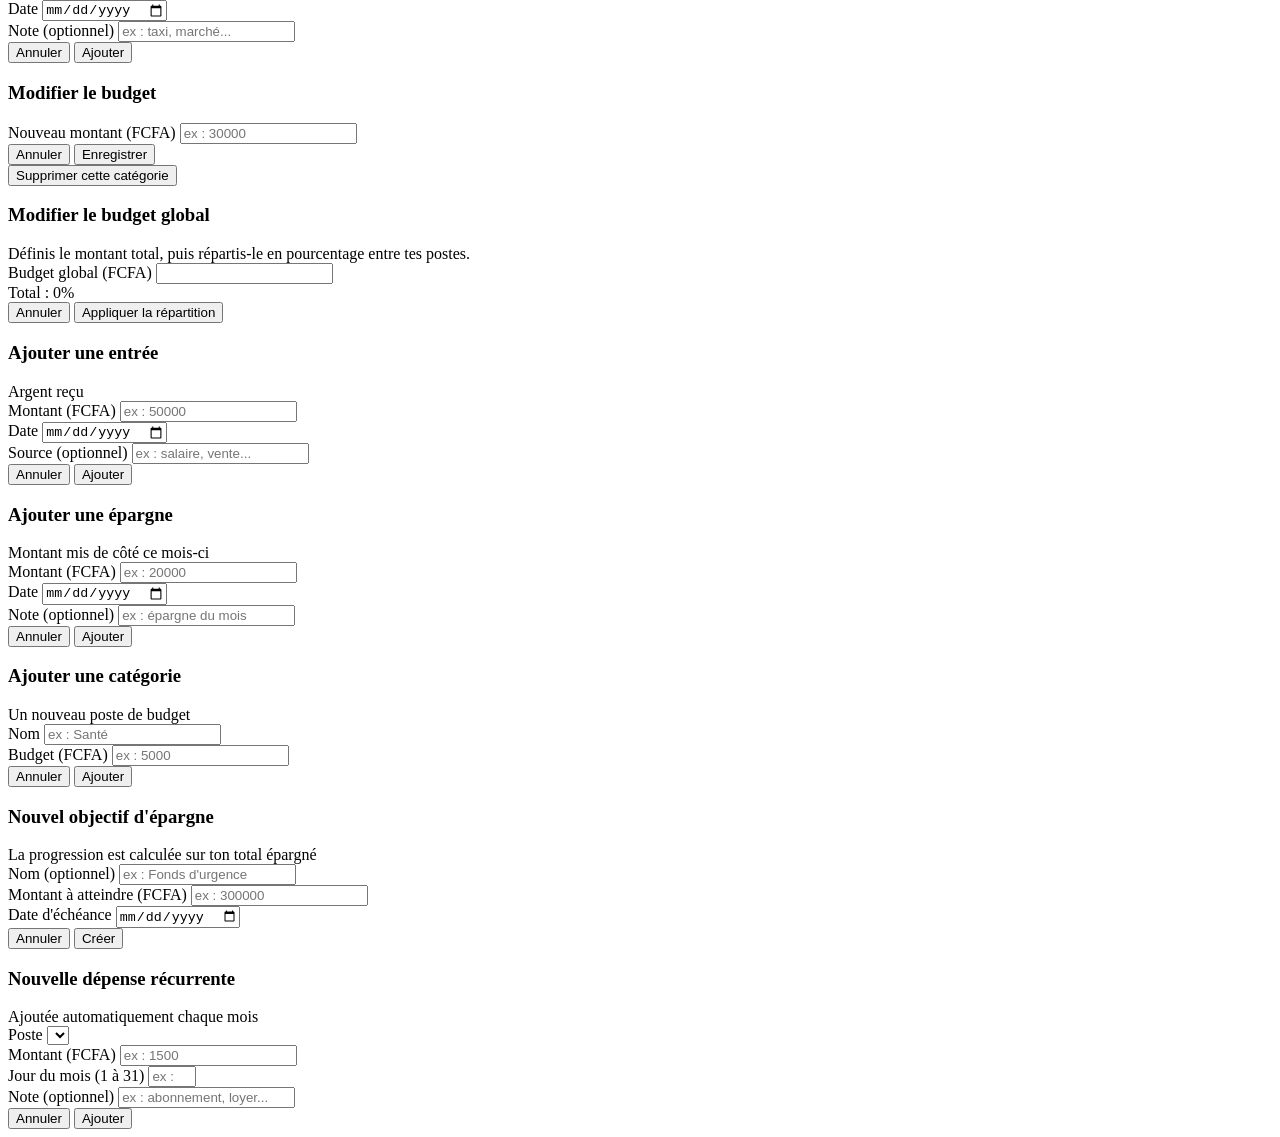
==== commit d3f2db4d: "Update stylesheet and script links in index.html" ====
--- a/index.html
+++ b/index.html
@@ -14,10 +14,10 @@
 <link rel="apple-touch-icon" href="icons/icon-192.png">
 <link rel="preconnect" href="https://fonts.googleapis.com">
 <link href="https://fonts.googleapis.com/css2?family=Inter:wght@400;500;600;700;800&display=swap" rel="stylesheet">
-<link rel="stylesheet" href="css/base.css">
-<link rel="stylesheet" href="css/components.css">
-<link rel="stylesheet" href="css/modals.css">
-<link rel="stylesheet" href="css/responsive.css">
+<link rel="stylesheet" href="base.css">
+<link rel="stylesheet" href="components.css">
+<link rel="stylesheet" href="modals.css">
+<link rel="stylesheet" href="responsive.css">
 </head>
 <body>
 <div class="wrap">
@@ -169,11 +169,6 @@
 
   <div class="panel" data-panel="historique">
   <div class="historique">
-    <div class="histo-budgets">
-      <h3>Mois précédents</h3>
-      <div class="sous">Budget prévu et dépenses réelles de chaque mois terminé. Se remplit automatiquement.</div>
-      <div id="histoBudgetsBody"></div>
-    </div>
     <h2>Historique</h2>
     <div class="sous">Les dépenses du mois choisi. Pour retrouver une ancienne dépense, utilise la recherche.</div>
     <div class="nav-mois" id="navMoisHisto">
@@ -181,6 +176,7 @@
       <span id="moisHistoLabel"></span>
       <button type="button" id="moisHistoSuiv" aria-label="Mois suivant">›</button>
     </div>
+    <div id="histoResumeMois"></div>
     <div class="filtres-histo">
       <input type="search" id="filtreQ" placeholder="Rechercher (note, poste, montant)…" autocomplete="off">
       <div class="filtres-ligne">
@@ -415,18 +411,18 @@
 
 <div class="toast" id="toast" role="status" aria-live="polite"></div>
 
-<script src="js/config.js"></script>
-<script src="js/helpers.js"></script>
-<script src="js/prevision.js"></script>
-<script src="js/storage.js"></script>
-<script src="js/budgets.js"></script>
-<script src="js/render.js"></script>
-<script src="js/historique.js"></script>
-<script src="js/modals.js"></script>
-<script src="js/donnees.js"></script>
-<script src="js/recurrentes.js"></script>
-<script src="js/objectif.js"></script>
-<script src="js/events.js"></script>
-<script src="js/app.js"></script>
+<script src="config.js"></script>
+<script src="helpers.js"></script>
+<script src="prevision.js"></script>
+<script src="storage.js"></script>
+<script src="budgets.js"></script>
+<script src="render.js"></script>
+<script src="historique.js"></script>
+<script src="modals.js"></script>
+<script src="donnees.js"></script>
+<script src="recurrentes.js"></script>
+<script src="objectif.js"></script>
+<script src="events.js"></script>
+<script src="app.js"></script>
 </body>
 </html>
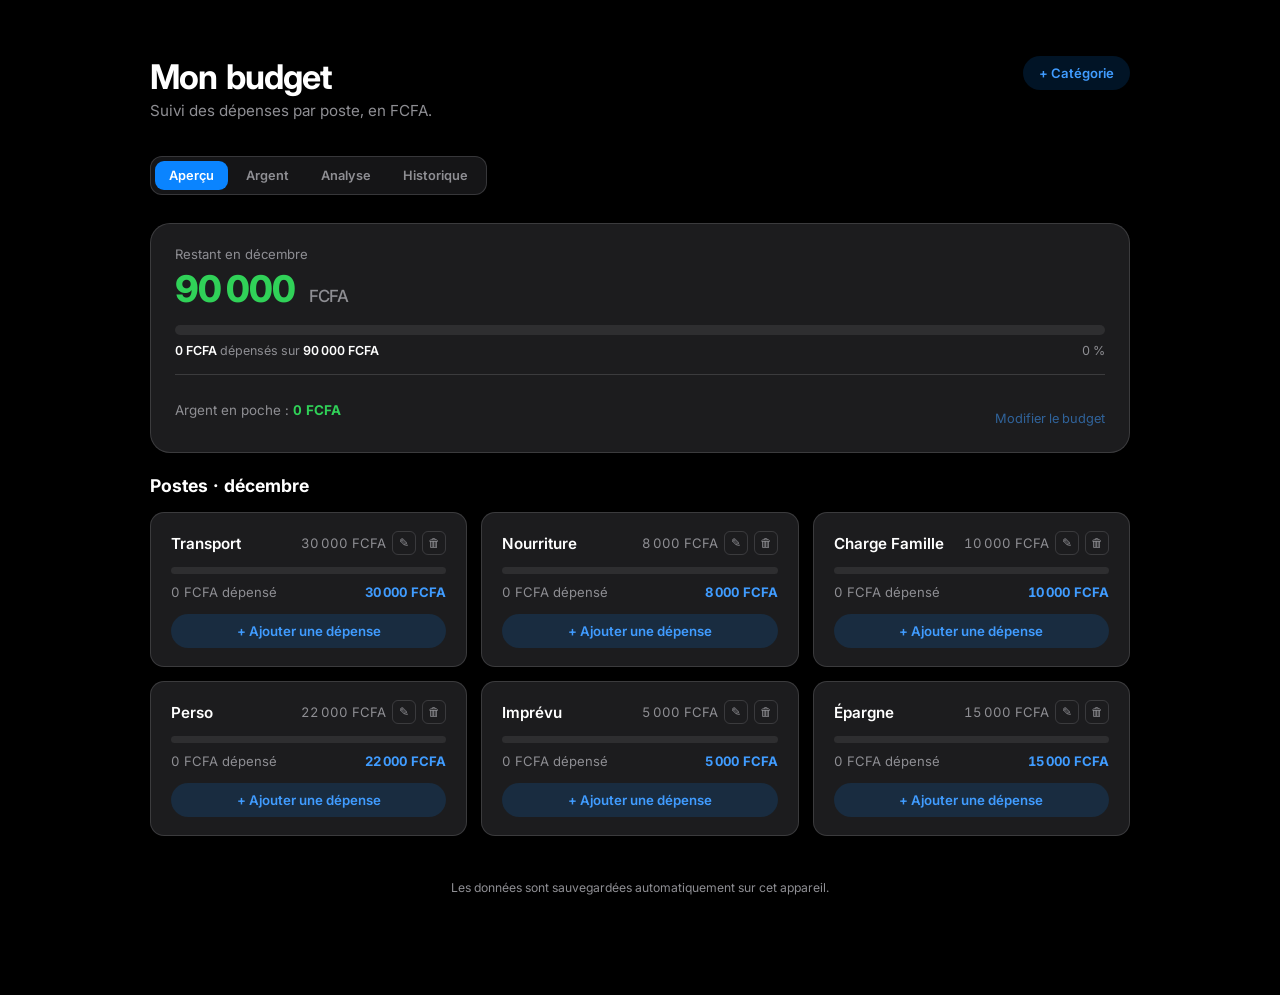
==== commit 67e0650a: "Add files via upload" ====
--- a/index.html
+++ b/index.html
@@ -14,10 +14,10 @@
 <link rel="apple-touch-icon" href="icons/icon-192.png">
 <link rel="preconnect" href="https://fonts.googleapis.com">
 <link href="https://fonts.googleapis.com/css2?family=Inter:wght@400;500;600;700;800&display=swap" rel="stylesheet">
-<link rel="stylesheet" href="base.css">
-<link rel="stylesheet" href="components.css">
-<link rel="stylesheet" href="modals.css">
-<link rel="stylesheet" href="responsive.css">
+<link rel="stylesheet" href="css/base.css">
+<link rel="stylesheet" href="css/components.css">
+<link rel="stylesheet" href="css/modals.css">
+<link rel="stylesheet" href="css/responsive.css">
 </head>
 <body>
 <div class="wrap">
@@ -411,18 +411,18 @@
 
 <div class="toast" id="toast" role="status" aria-live="polite"></div>
 
-<script src="config.js"></script>
-<script src="helpers.js"></script>
-<script src="prevision.js"></script>
-<script src="storage.js"></script>
-<script src="budgets.js"></script>
-<script src="render.js"></script>
-<script src="historique.js"></script>
-<script src="modals.js"></script>
-<script src="donnees.js"></script>
-<script src="recurrentes.js"></script>
-<script src="objectif.js"></script>
-<script src="events.js"></script>
-<script src="app.js"></script>
+<script src="js/config.js"></script>
+<script src="js/helpers.js"></script>
+<script src="js/prevision.js"></script>
+<script src="js/storage.js"></script>
+<script src="js/budgets.js"></script>
+<script src="js/render.js"></script>
+<script src="js/historique.js"></script>
+<script src="js/modals.js"></script>
+<script src="js/donnees.js"></script>
+<script src="js/recurrentes.js"></script>
+<script src="js/objectif.js"></script>
+<script src="js/events.js"></script>
+<script src="js/app.js"></script>
 </body>
 </html>
--- a/css/base.css
+++ b/css/base.css
@@ -0,0 +1,112 @@
+  :root{
+    --noir:#000000;
+    --noir-2:#1C1C1E;
+    --noir-3:#2C2C2E;
+    --blanc:#FFFFFF;
+    --gris:#8E8E93;
+    --gris-2:#98989D;
+    --bleu:#0A84FF;
+    --bleu-clair:#409CFF;
+    --vert:#30D158;
+    --ligne: rgba(84,84,88,0.55);
+    --rouge:#FF453A;
+    --orange:#FF9F0A;
+    --rayon:20px;
+    --rayon-sm:14px;
+    --spring: cubic-bezier(.32,.72,0,1);
+  }
+  *{box-sizing:border-box;}
+  [hidden]{display:none !important;}
+  html,body{margin:0;padding:0;}
+  body{
+    background:var(--noir);
+    color:var(--blanc);
+    font-family:-apple-system, BlinkMacSystemFont, 'SF Pro Text', 'Inter', 'Helvetica Neue', Arial, sans-serif;
+    font-variant-numeric: tabular-nums;
+    min-height:100vh;
+    padding:44px 20px 90px;
+    -webkit-font-smoothing:antialiased;
+  }
+  .wrap{max-width:900px; margin:0 auto;}
+  a,button{font-family:inherit;}
+
+  header{
+    display:flex; justify-content:space-between; align-items:flex-start;
+    gap:20px; flex-wrap:wrap; margin-bottom:36px;
+  }
+  header h1{font-size:2.125rem; font-weight:700; margin:0; letter-spacing:-0.025em;}
+  header p{color:var(--gris); margin:4px 0 0; font-size:0.95rem;}
+  .header-actions{display:flex; gap:10px; flex-wrap:wrap;}
+  .reset-btn{
+    background:rgba(255,69,58,0.15); border:none; color:var(--rouge);
+    width:34px; height:34px; border-radius:980px; font-size:0.95rem; cursor:pointer;
+    display:inline-flex; align-items:center; justify-content:center; padding:0;
+    transition: background .15s ease, transform .15s var(--spring);
+  }
+  .reset-btn:hover{background:rgba(255,69,58,0.25);}
+  .reset-btn:active{transform:scale(.96);}
+  .cat-btn{
+    background:rgba(10,132,255,0.15); border:none; color:var(--bleu-clair);
+    padding:9px 16px; border-radius:980px; font-size:0.82rem; font-weight:600; cursor:pointer;
+    transition: background .15s ease, transform .15s var(--spring);
+  }
+  .cat-btn:hover{background:rgba(10,132,255,0.25);}
+  .cat-btn:active{transform:scale(.96);}
+
+  .nav{
+    display:flex; gap:4px; margin-bottom:28px;
+    border:1px solid var(--ligne); border-radius:12px; padding:4px;
+    background:var(--noir-2); width:fit-content; max-width:100%; overflow-x:auto;
+    position:sticky; top:14px; z-index:10;
+    -webkit-backdrop-filter: blur(20px) saturate(180%); backdrop-filter: blur(20px) saturate(180%);
+    background:rgba(28,28,30,0.78);
+  }
+  .nav-btn{
+    position:relative; background:none; border:none; color:var(--gris);
+    padding:7px 14px; border-radius:9px; font-size:0.8rem; font-weight:600;
+    cursor:pointer; white-space:nowrap; transition: color .2s ease;
+  }
+  .nav-btn:hover{color:var(--blanc);}
+  .nav-btn.actif{color:var(--blanc);}
+  .nav-btn.actif .nav-fond{opacity:1; transform:scale(1);}
+  .nav-fond{
+    position:absolute; inset:0; background:var(--bleu); border-radius:9px;
+    opacity:0; transform:scale(.9); z-index:-1;
+    transition: opacity .25s cubic-bezier(.22,1,.36,1), transform .25s cubic-bezier(.22,1,.36,1);
+  }
+
+  .panel{display:none;}
+  .panel.actif{display:block; animation: panelIn .38s cubic-bezier(.22,1,.36,1) both;}
+  @keyframes panelIn{
+    from{ opacity:0; transform:translateX(14px); }
+    to{ opacity:1; transform:translateX(0); }
+  }
+  @media (prefers-reduced-motion: reduce){
+    .panel.actif{animation:none;}
+  }
+
+  @keyframes apparition{
+    from{ opacity:0; transform:translateY(10px); }
+    to{ opacity:1; transform:translateY(0); }
+  }
+  @keyframes modalPop{
+    from{ opacity:0; transform:scale(.94) translateY(6px); }
+    to{ opacity:1; transform:scale(1) translateY(0); }
+  }
+  @keyframes donutIn{
+    from{ opacity:0; transform:rotate(-90deg) scale(.85); }
+    to{ opacity:1; transform:rotate(0) scale(1); }
+  }
+  @keyframes pulseAnim{
+    0%{ transform:scale(1); }
+    35%{ transform:scale(1.05); }
+    100%{ transform:scale(1); }
+  }
+  @keyframes flashCarte{
+    0%{ background: rgba(47,111,237,0.22); border-color:var(--bleu); }
+    100%{ background: var(--noir-2); border-color:var(--ligne); }
+  }
+  @media (prefers-reduced-motion: reduce){
+    *{animation-duration:0.01ms !important; transition-duration:0.01ms !important;}
+  }
+
--- a/css/components.css
+++ b/css/components.css
@@ -0,0 +1,355 @@
+  .solde-card{
+    border:1px solid var(--ligne); border-radius:var(--rayon); background:var(--noir-2);
+    padding:24px 28px; margin-bottom:20px;
+    animation: apparition .5s ease both;
+  }
+  .solde-card .haut{display:flex; justify-content:space-between; align-items:flex-start; gap:14px; flex-wrap:wrap;}
+  .solde-card .label{color:var(--gris); font-size:0.82rem;}
+  .solde-card .sous-label{color:var(--gris); font-size:0.76rem; margin-top:2px;}
+  .solde-card .valeur{font-size:2.3rem; font-weight:800; margin-top:6px; letter-spacing:-0.02em; display:inline-block;}
+  .solde-card .valeur small{font-size:1.05rem; color:var(--gris); font-weight:500; margin-left:4px;}
+  .solde-detail{
+    display:flex; gap:22px; margin-top:16px; padding-top:14px; border-top:1px solid var(--ligne);
+    font-size:0.82rem; color:var(--gris); flex-wrap:wrap;
+  }
+  .solde-detail b{color:var(--blanc); font-weight:600;}
+
+  .hero{
+    display:grid; grid-template-columns: 1fr 1fr;
+    border:1px solid var(--ligne); border-radius:var(--rayon);
+    overflow:hidden; margin-bottom:28px; background:var(--noir-2);
+  }
+  @media(max-width:640px){ .hero{grid-template-columns:1fr;} }
+  .hero > div{padding:26px 28px;}
+  .hero .col-gauche{border-right:1px solid var(--ligne);}
+  @media(max-width:640px){ .hero .col-gauche{border-right:none; border-bottom:1px solid var(--ligne);} }
+
+  .stat .label{color:var(--gris); font-size:0.82rem;}
+  .stat .valeur{font-size:2.1rem; font-weight:700; margin-top:4px; letter-spacing:-0.02em; display:inline-block; transform-origin:left center;}
+  .stat .valeur small{font-size:1rem; color:var(--gris); font-weight:500; margin-left:4px;}
+  .stat + .stat{margin-top:20px;}
+  .pos{color:var(--vert);}
+  .neg{color:var(--rouge);}
+  .pulse{animation: pulseAnim .4s var(--spring);}
+  .lien-global{
+    display:inline-block; margin-top:10px; background:var(--bleu); border:none; color:var(--blanc);
+    font-size:0.82rem; font-weight:600; cursor:pointer; padding:9px 18px; border-radius:980px;
+    transition: background .15s, transform .15s;
+  }
+  .lien-global:hover{background:var(--bleu-clair); transform:translateY(-1px);}
+
+  .barre-globale{height:10px; border-radius:6px; background:rgba(255,255,255,0.08); overflow:hidden; margin-top:22px;}
+  .barre-globale-fill{height:100%; background:var(--bleu); border-radius:6px; transition:width .35s ease;}
+  .barre-globale-txt{display:flex; justify-content:space-between; margin-top:8px; font-size:0.78rem; color:var(--gris);}
+
+  .repartition{
+    display:grid; grid-template-columns: 190px 1fr; gap:30px; align-items:center;
+    border:1px solid var(--ligne); border-radius:var(--rayon); background:var(--noir-2);
+    padding:26px 28px; margin-bottom:28px;
+    animation: apparition .5s ease both;
+  }
+  @media(max-width:640px){ .repartition{grid-template-columns:1fr; justify-items:center; text-align:center;} }
+
+  .donut-holder{position:relative; width:170px; height:170px; animation: donutIn .7s cubic-bezier(.22,1,.36,1) both;}
+  #donut{width:100%; height:100%; border-radius:50%; transition: background .6s ease;}
+  .donut-center{position:absolute; inset:0; display:flex; flex-direction:column; align-items:center; justify-content:center;}
+  .donut-center .pct{font-size:1.5rem; font-weight:800; letter-spacing:-0.01em;}
+  .donut-center .lbl{color:var(--gris); font-size:0.72rem; margin-top:2px;}
+
+  .legende-lignes{display:flex; flex-direction:column; width:100%;}
+  .leg-ligne{
+    display:grid; grid-template-columns: 9px 1fr auto auto; align-items:center; gap:12px;
+    padding:9px 0; border-top:1px solid var(--ligne); font-size:0.85rem;
+    animation: apparition .45s ease both;
+  }
+  .leg-ligne:first-child{border-top:none;}
+  .leg-ligne .dot{width:9px; height:9px; border-radius:50%;}
+  .leg-ligne .nom{color:var(--blanc); font-weight:500;}
+  .leg-ligne .montant{color:var(--gris); font-size:0.8rem; white-space:nowrap;}
+  .leg-ligne .pct-val{color:var(--bleu-clair); font-weight:700; min-width:40px; text-align:right;}
+
+  .section-titre{font-size:1.1rem; font-weight:700; margin:0 0 16px;}
+  .grille{
+    display:grid; grid-template-columns: repeat(auto-fill, minmax(260px,1fr));
+    gap:14px; margin-bottom:36px;
+  }
+  .carte{
+    border:1px solid var(--ligne); border-radius:var(--rayon-sm); padding:18px 20px;
+    background:var(--noir-2);
+    animation: apparition .45s ease both;
+    transition: transform .15s ease, border-color .15s ease, background .15s ease;
+  }
+  .carte:hover{transform:translateY(-3px); border-color:rgba(255,255,255,0.28);}
+  .carte.flash{animation: flashCarte .9s ease;}
+  .carte-head{display:flex; justify-content:space-between; align-items:center; flex-wrap:wrap; row-gap:8px; margin-bottom:12px;}
+  .carte-head .nom{font-weight:600; font-size:0.95rem;}
+  .carte-head-droite{display:flex; align-items:center; gap:6px; flex-wrap:wrap; justify-content:flex-end;}
+  .carte-head .budget{color:var(--gris); font-size:0.82rem;}
+  .modif-btn, .suppr-btn{
+    background:none; border:1px solid var(--ligne); color:var(--gris);
+    width:24px; height:24px; border-radius:6px; font-size:0.75rem; cursor:pointer;
+    display:flex; align-items:center; justify-content:center; padding:0; line-height:1; flex-shrink:0;
+    transition: border-color .15s, color .15s, background .15s;
+  }
+  .modif-btn:hover{border-color:var(--bleu); color:var(--bleu-clair);}
+  .suppr-btn:hover{border-color:var(--rouge); color:var(--rouge); background:rgba(255,69,58,0.12);}
+
+  .barre{height:7px; border-radius:5px; background:rgba(255,255,255,0.08); overflow:hidden; margin-bottom:10px;}
+  .barre-fill{height:100%; border-radius:5px; background:var(--bleu); transition:width .35s ease;}
+
+  .carte-foot{display:flex; justify-content:space-between; align-items:center; font-size:0.82rem;}
+  .carte-foot .depense{color:var(--gris);}
+  .carte-foot .reste{font-weight:700;}
+
+  .ajout-btn{
+    margin-top:14px; width:100%; padding:9px 0; border-radius:980px;
+    border:none; background:rgba(10,132,255,0.15); color:var(--bleu-clair);
+    font-size:0.83rem; font-weight:600; cursor:pointer; transition: background .15s ease, transform .15s var(--spring);
+  }
+  .ajout-btn:hover{background:rgba(10,132,255,0.25);}
+  .ajout-btn:active{transform:scale(.97);}
+
+  .entrees-section{
+    border:1px solid var(--ligne); border-radius:var(--rayon); background:var(--noir-2);
+    padding:26px 24px; margin-bottom:36px;
+  }
+  .entrees-head{display:flex; justify-content:space-between; align-items:flex-start; gap:14px; flex-wrap:wrap; margin-bottom:10px;}
+  .entrees-head h2{font-size:1.1rem; font-weight:700; margin:0;}
+  .entrees-head .sous{color:var(--gris); font-size:0.82rem; margin-top:4px;}
+  .ajout-entree-btn{
+    background:var(--bleu); color:var(--blanc); border:none; padding:9px 16px;
+    border-radius:980px; font-size:0.83rem; font-weight:600; cursor:pointer;
+    transition:background .15s ease, transform .15s var(--spring); white-space:nowrap;
+  }
+  .ajout-entree-btn:hover{background:var(--bleu-clair);}
+  .ajout-entree-btn:active{transform:scale(.96);}
+  .entrees-total{padding:14px 0 18px; border-bottom:1px solid var(--ligne); margin-bottom:4px;}
+  .entrees-total .label{color:var(--gris); font-size:0.8rem;}
+  .entrees-total .valeur{font-size:1.5rem; font-weight:800; margin-top:4px; display:inline-block;}
+  .ligne-entree{
+    display:grid; grid-template-columns: 7px 1fr auto auto; align-items:center; gap:12px;
+    padding:11px 0; border-top:1px solid var(--ligne); font-size:0.88rem;
+    animation: apparition .4s ease both;
+  }
+  .ligne-entree:first-of-type{border-top:none;}
+  .ligne-entree .dot{width:7px; height:7px; border-radius:50%; background:var(--blanc);}
+  .ligne-entree .meta{color:var(--gris); font-size:0.78rem;}
+  .ligne-entree .montant{font-weight:700; white-space:nowrap; color:var(--vert);}
+
+  .graphique-mois{
+    border:1px solid var(--ligne); border-radius:var(--rayon); background:var(--noir-2);
+    padding:26px 24px; margin-bottom:36px;
+  }
+  .graphique-mois-head{display:flex; justify-content:space-between; align-items:center; gap:14px; flex-wrap:wrap;}
+  .graphique-mois h2{font-size:1.1rem; font-weight:700; margin:0;}
+  .mois-select-wrap{position:relative; display:inline-flex;}
+  .mois-input{
+    background:var(--noir); border:1px solid var(--ligne); color:var(--blanc);
+    padding:8px 12px; border-radius:8px; font-size:0.85rem; font-family:inherit;
+    white-space:nowrap; text-transform:capitalize; cursor:pointer;
+  }
+  .mois-select-wrap:focus-within .mois-input{border-color:var(--bleu);}
+  .mois-input-natif{
+    position:absolute; top:0; left:0; right:0; bottom:0; width:100%; height:100%; margin:0; padding:0;
+    border:0; background:transparent; opacity:0; cursor:pointer; color-scheme:dark; -webkit-appearance:none; appearance:none; z-index:2;
+  }
+  .mois-stats{display:flex; gap:28px; margin:20px 0 8px; flex-wrap:wrap;}
+  .mois-stats .item .label{color:var(--gris); font-size:0.78rem;}
+  .mois-stats .item .valeur{font-size:1.2rem; font-weight:700; margin-top:2px;}
+  .barres-mois{display:flex; align-items:flex-end; gap:16px; height:190px; padding-top:24px; margin-top:14px; overflow-x:auto;}
+  .barre-col{display:flex; flex-direction:column; align-items:center; justify-content:flex-end; min-width:44px; flex:1; height:100%;}
+  .barre-col .valeur-barre{font-size:0.72rem; color:var(--gris); margin-bottom:6px; white-space:nowrap;}
+  .barre-col .barre-visuelle{width:24px; border-radius:6px 6px 0 0; transition: height .6s cubic-bezier(.22,1,.36,1);}
+  .barre-col .label-barre{font-size:0.68rem; color:var(--gris); margin-top:8px; text-align:center; max-width:64px; line-height:1.2;}
+  .mois-vide{color:var(--gris); font-size:0.85rem; text-align:center; padding:34px 0;}
+
+  .comparatif{
+    border:1px solid var(--ligne); border-radius:var(--rayon);
+    padding:26px 24px 18px; margin-bottom:36px; background:var(--noir-2);
+  }
+  .comparatif h2{font-size:1.1rem; font-weight:700; margin:0 0 20px;}
+  .comp-ligne{display:grid; grid-template-columns:120px 1fr 84px; align-items:center; gap:12px; margin-bottom:13px; font-size:0.82rem;}
+  .comp-ligne .nom{color:var(--gris);}
+  .comp-piste{position:relative; height:16px; background:rgba(255,255,255,0.08); border-radius:5px;}
+  .comp-budget-marker{position:absolute; top:-4px; bottom:-4px; width:2px; background:var(--blanc); opacity:0.6;}
+  .comp-fill{position:absolute; top:0; bottom:0; left:0; border-radius:5px; background:var(--bleu); transition:width .35s ease;}
+  .comp-fill.depasse{background:var(--rouge);}
+  .comp-montant{text-align:right; color:var(--gris); font-weight:700;}
+  .comp-montant.depasse{color:var(--rouge);}
+
+  .historique{
+    border:1px solid var(--ligne); border-radius:var(--rayon);
+    padding:26px 24px; background:var(--noir-2); margin-bottom:24px;
+  }
+  .historique:last-child{margin-bottom:0;}
+  .historique h2{font-size:1.1rem; font-weight:700; margin:0 0 4px;}
+  .historique .sous{color:var(--gris); font-size:0.82rem; margin-bottom:16px;}
+  .ligne-tx{
+    display:grid; grid-template-columns: 8px 1fr auto auto; align-items:center; gap:12px;
+    padding:11px 0; border-top:1px solid var(--ligne); font-size:0.88rem;
+    animation: apparition .4s ease both;
+  }
+  .ligne-tx:first-of-type{border-top:none;}
+  .ligne-tx .dot{width:7px; height:7px; border-radius:50%;}
+  .ligne-tx .meta{color:var(--gris); font-size:0.78rem;}
+  .ligne-tx .montant{font-weight:700; white-space:nowrap; color:var(--rouge);}
+  .ligne-tx .del, .ligne-entree .del{
+    background:none; border:none; color:var(--gris); cursor:pointer; font-size:1.05rem;
+    line-height:1; padding:2px 6px; border-radius:6px;
+  }
+  .ligne-tx .del:hover, .ligne-entree .del:hover{color:var(--rouge); background:rgba(229,72,77,0.12);}
+  .vide{color:var(--gris); font-size:0.86rem; padding:16px 0; text-align:center;}
+
+  .histo-resume{margin:0 0 12px; border:1px solid var(--ligne); border-radius:12px; background:rgba(255,255,255,0.03); padding:0 12px;}
+  .histo-resume summary{
+    list-style:none; cursor:pointer; padding:10px 0; display:flex; justify-content:space-between;
+    align-items:center; gap:10px; flex-wrap:wrap; font-size:0.82rem;
+  }
+  .histo-resume summary::-webkit-details-marker{display:none;}
+  .histo-resume summary::after{content:'▾'; color:var(--gris); margin-left:auto; padding-left:8px; transition:transform .2s ease;}
+  .histo-resume[open] summary::after{transform:rotate(180deg);}
+  .histo-resume-txt{color:var(--gris);}
+  .histo-resume-txt b{color:var(--bleu-clair);}
+  .histo-budget-reel{font-weight:600; font-size:0.8rem;}
+  .histo-budget-detail{border-top:1px solid var(--ligne); padding:2px 0 6px;}
+  .histo-detail-ligne{
+    display:flex; align-items:center; gap:9px; padding:8px 0;
+    border-bottom:1px solid var(--ligne); font-size:0.78rem;
+  }
+  .histo-detail-ligne:last-child{border-bottom:none;}
+  .histo-detail-ligne .dot{width:7px; height:7px; border-radius:50%; flex-shrink:0;}
+  .histo-detail-ligne .nom{
+    color:var(--blanc); font-weight:500; flex:1; min-width:0;
+    overflow:hidden; text-overflow:ellipsis; white-space:nowrap;
+  }
+  .histo-detail-ligne .valeurs{
+    color:var(--gris); white-space:nowrap; font-size:0.76rem; text-align:right;
+  }
+  .histo-detail-ligne .valeurs b{color:var(--blanc); font-weight:600;}
+  .histo-detail-ligne .valeurs.depasse b{color:var(--rouge);}
+  .lien-discret{
+    background:none; border:none; color:var(--gris); font-size:0.72rem;
+    padding:4px 0; cursor:pointer; opacity:0.55; transition:opacity .15s ease;
+    text-decoration:none; margin-top:18px; display:inline-block;
+  }
+  .lien-discret:hover{opacity:0.95; text-decoration:underline;}
+  .donnees-actions{display:flex; flex-wrap:wrap; gap:8px; margin-top:6px;}
+  .donnees-info{margin-top:12px; color:var(--gris); font-size:0.78rem;}
+  .donnees-info.attention{color:var(--rouge);}
+  .actions-ligne{display:flex; align-items:center; gap:2px;}
+  .ligne-tx .edit, .ligne-entree .edit{
+    background:none; border:none; color:var(--gris); cursor:pointer; font-size:0.9rem;
+    line-height:1; padding:2px 6px; border-radius:6px;
+  }
+  .ligne-tx .edit:hover, .ligne-entree .edit:hover{color:var(--bleu-clair); background:rgba(10,132,255,0.12);}
+
+  .filtres-histo{margin-bottom:14px;}
+  .filtres-histo input, .filtres-histo select{
+    width:100%; background:var(--noir-3); border:none; color:var(--blanc);
+    padding:11px 14px; border-radius:var(--rayon-sm); font-size:0.88rem; font-family:inherit; color-scheme:dark;
+  }
+  .filtres-histo input:focus, .filtres-histo select:focus{outline:2px solid var(--bleu); outline-offset:1px;}
+  .filtres-ligne{display:grid; grid-template-columns:1fr 1fr; gap:8px; margin-top:8px;}
+  .filtres-resume{display:flex; justify-content:space-between; align-items:center; gap:10px; margin-top:10px; color:var(--gris); font-size:0.78rem; min-height:22px;}
+  .filtres-resume .lien-discret{margin-top:0; opacity:0.85;}
+
+  .tag-alerte{
+    display:inline-block; margin-left:8px; padding:2px 8px; border-radius:980px;
+    font-size:0.68rem; font-weight:700; vertical-align:middle;
+    background:rgba(255,159,10,0.16); color:var(--orange);
+  }
+  .tag-alerte.rouge{background:rgba(255,69,58,0.16); color:var(--rouge);}
+
+  .toast{
+    position:fixed; left:50%; bottom:calc(22px + env(safe-area-inset-bottom, 0px));
+    transform:translate(-50%, 20px); opacity:0; pointer-events:none;
+    max-width:min(92vw, 420px); padding:12px 18px; border-radius:14px;
+    background:rgba(44,44,46,0.96); border:1px solid var(--ligne); color:var(--blanc);
+    font-size:0.86rem; font-weight:600; text-align:center; z-index:200;
+    transition: opacity .25s ease, transform .3s var(--spring);
+  }
+  .toast.actif{opacity:1; transform:translate(-50%, 0);}
+  .toast.alerte{border-color:var(--orange); color:var(--orange);}
+  .toast.danger{border-color:var(--rouge); color:var(--rouge);}
+
+  .prevision{margin-top:10px; color:var(--gris); font-size:0.76rem;}
+  .prevision.alerte{color:var(--orange);}
+  .prevision-globale{margin-top:6px; color:var(--gris); font-size:0.76rem;}
+  .prevision-globale.alerte{color:var(--orange);}
+  .prevision-globale:empty{display:none;}
+
+  .objectif{
+    border:1px solid var(--ligne); border-radius:var(--rayon-sm); background:var(--noir-3);
+    padding:16px 18px; margin:6px 0 14px;
+  }
+  .objectif-head{display:flex; justify-content:space-between; align-items:flex-start; gap:10px; margin-bottom:8px;}
+  .objectif-nom{font-weight:700; font-size:0.95rem;}
+  .objectif-date{display:block; color:var(--gris); font-weight:400; font-size:0.76rem; margin-top:2px;}
+  .objectif-montants{font-size:0.86rem; color:var(--gris); margin-bottom:8px;}
+  .objectif-montants b{color:var(--blanc); font-size:1.05rem;}
+  .objectif-ligne{margin-top:8px; font-size:0.8rem; color:var(--gris);}
+  .objectif-ligne b{color:var(--blanc);}
+  .objectif-ligne.ok{color:var(--vert);}
+  .objectif-ligne.mal{color:var(--orange);}
+
+  .toast button{
+    margin-left:12px; background:none; border:none; color:var(--bleu-clair);
+    font-weight:700; font-size:0.86rem; cursor:pointer; padding:0; font-family:inherit;
+  }
+  .toast.actif{pointer-events:auto;}
+
+.message-epargne{margin:8px 0 12px;padding:10px 12px;border-radius:10px;background:rgba(255,140,0,.12);color:var(--orange);font-size:13px;font-weight:600;line-height:1.4}
+
+  .resume{
+    border:1px solid var(--ligne); border-radius:var(--rayon); background:var(--noir-2);
+    padding:22px 24px; margin-bottom:22px; animation: apparition .5s ease both;
+  }
+  .resume .label{color:var(--gris); font-size:0.82rem;}
+  .resume-valeur{font-size:2.3rem; font-weight:800; margin-top:4px; letter-spacing:-0.02em; display:inline-block;}
+  .resume-valeur small{font-size:1.05rem; color:var(--gris); font-weight:500; margin-left:4px;}
+  .resume .barre-globale{margin-top:14px;}
+  .resume .barre-globale-txt b{color:var(--blanc); font-weight:600;}
+  .resume-pied{
+    display:flex; justify-content:space-between; align-items:center; gap:12px; flex-wrap:wrap;
+    margin-top:16px; padding-top:14px; border-top:1px solid var(--ligne); font-size:0.84rem; color:var(--gris);
+  }
+  .resume-pied b{font-weight:700;}
+  .lien-discret{background:none; border:none; color:var(--bleu-clair); font:inherit; font-size:0.8rem; cursor:pointer; padding:4px 0;}
+  .entrees-section{margin-top:28px;}
+  .panel > .entrees-section:first-child{margin-top:0;}
+
+  .zone-danger{margin-top:22px; padding-top:16px; border-top:1px solid var(--ligne);}
+  .btn-danger{
+    background:none; border:1px solid rgba(255,69,58,0.4); color:var(--rouge); font:inherit; font-size:0.82rem;
+    font-weight:600; padding:9px 16px; border-radius:980px; cursor:pointer;
+  }
+  .btn-danger:hover{background:rgba(255,69,58,0.12);}
+  .entrees-section .objectif:first-child, #objectifBody{margin-top:14px;}
+  .graphique-mois[hidden]{display:none;}
+
+  .btn-sauvegarde{
+    display:block; width:100%; margin-top:16px; padding:14px; border:none; border-radius:14px; cursor:pointer;
+    background:var(--bleu); color:var(--blanc); font:inherit; font-size:1rem; font-weight:700;
+  }
+  .btn-sauvegarde:active{transform:scale(.99);}
+  .donnees-aide{margin-top:8px; color:var(--gris); font-size:0.78rem; line-height:1.4;}
+  .donnees-actions{gap:18px; margin-top:16px;}
+  .rappel-sauvegarde{
+    display:flex; justify-content:space-between; align-items:center; gap:12px; margin-bottom:14px;
+    padding:12px 16px; border-radius:14px; background:rgba(255,159,10,0.12); color:var(--orange); font-size:0.84rem;
+  }
+  .rappel-sauvegarde[hidden]{display:none;}
+  .rappel-sauvegarde .lien-discret{font-weight:700; white-space:nowrap;}
+  .repartition[hidden]{display:none;}
+  .repartition{margin-bottom:22px;}
+  .legende-lignes .nom{text-align:left;}
+
+  .nav-mois{display:flex; align-items:center; justify-content:space-between; gap:10px; margin:14px 0 12px;
+    padding:6px; border:1px solid var(--ligne); border-radius:14px; background:var(--noir-2);}
+  .nav-mois button{width:42px; height:38px; border:none; border-radius:10px; cursor:pointer; font:inherit; font-size:1.4rem;
+    background:rgba(255,255,255,0.06); color:var(--blanc);}
+  .nav-mois button:disabled{opacity:0.3; cursor:default;}
+  .nav-mois span{font-weight:700; text-align:center;}
+  .nav-mois.inactif{opacity:0.45;}
+  .filtres-ligne{grid-template-columns:1fr;}
+  .nav-mois span small{display:block; font-weight:400; font-size:0.72rem; color:var(--gris); margin-top:1px;}
--- a/css/modals.css
+++ b/css/modals.css
@@ -0,0 +1,64 @@
+  .overlay{
+    position:fixed; inset:0; background:rgba(0,0,0,0.4);
+    -webkit-backdrop-filter: blur(20px) saturate(180%); backdrop-filter: blur(20px) saturate(180%);
+    display:none; align-items:flex-end; justify-content:center; z-index:50;
+  }
+  @media(min-width:640px){ .overlay{align-items:center; padding:20px;} }
+  .overlay.actif{display:flex;}
+  .modal{
+    background:var(--noir-2); border:1px solid var(--ligne); border-top:none;
+    border-radius:24px 24px 0 0;
+    padding:10px 22px 28px; width:100%; max-width:480px;
+  }
+  @media(min-width:640px){ .modal{border:1px solid var(--ligne); border-radius:var(--rayon); max-width:340px; padding:26px 24px;} }
+  .sheet-grabber{width:36px; height:5px; border-radius:3px; background:var(--ligne); margin:0 auto 18px;}
+  @media(min-width:640px){ .sheet-grabber{display:none;} }
+  .overlay.actif .modal{animation: sheetUp .38s var(--spring) both;}
+  @media(min-width:640px){ .overlay.actif .modal{animation: modalPop .28s var(--spring) both;} }
+  .modal h3{font-size:1.05rem; font-weight:700; margin:0 0 4px;}
+  .modal .sub{color:var(--gris); font-size:0.8rem; margin-bottom:18px;}
+  .champ{margin-bottom:14px;}
+  .champ label{display:block; font-size:0.78rem; color:var(--gris); margin-bottom:6px;}
+  .champ input, .champ select{
+    width:100%; background:var(--noir-3); border:none; color:var(--blanc);
+    padding:12px 14px; border-radius:var(--rayon-sm); font-size:0.95rem; font-family:inherit;
+  }
+  .champ select{color-scheme:dark;}
+  .champ .hint{color:var(--gris); font-size:0.76rem; margin-top:6px; min-height:1em;}
+  .champ input:focus, .champ select:focus{outline:2px solid var(--bleu); outline-offset:1px;}
+  .champ input[type="date"], .champ input[type="month"]{color-scheme:dark;}
+  .modal-actions{display:flex; gap:10px; margin-top:20px;}
+  .modal-actions button{flex:1; padding:12px 0; border-radius:980px; font-size:0.9rem; font-weight:600; cursor:pointer; border:none; transition:transform .15s var(--spring), background .15s ease;}
+  .modal-actions button:active{transform:scale(.97);}
+  .btn-annuler{background:var(--noir-3) !important; border:none !important; color:var(--blanc);}
+  .btn-valider{background:var(--bleu); color:var(--blanc);}
+  .btn-valider:hover{background:var(--bleu-clair);}
+  .modal-delete-link{margin-top:16px; text-align:center;}
+  .modal-delete-link button{background:none; border:none; color:var(--rouge); font-size:0.82rem; cursor:pointer;}
+
+  .modal-large{max-width:480px;}
+  @media(min-width:640px){ .modal-large{max-width:400px;} }
+  @keyframes sheetUp{
+    from{ opacity:0; transform:translateY(100%); }
+    to{ opacity:1; transform:translateY(0); }
+  }
+  .repartition-pourcent{
+    display:flex; flex-direction:column; gap:9px; margin:16px 0 6px;
+    max-height:250px; overflow-y:auto; padding-right:4px;
+  }
+  .pourcent-ligne{display:grid; grid-template-columns:9px 1fr 66px 12px; align-items:center; gap:10px; font-size:0.85rem;}
+  .pourcent-ligne .dot{width:9px; height:9px; border-radius:50%; flex-shrink:0;}
+  .pourcent-ligne .nom{color:var(--blanc);}
+  .input-pourcent{
+    width:66px; background:var(--noir-3); border:none; color:var(--blanc);
+    padding:8px 9px; border-radius:10px; font-size:0.85rem; text-align:right; font-family:inherit;
+  }
+  .input-pourcent:focus{outline:2px solid var(--bleu); outline-offset:1px;}
+  .pct-symbol{color:var(--gris); font-size:0.8rem;}
+  .pourcent-total{
+    display:block; font-size:0.8rem; color:var(--gris);
+    padding-top:12px; border-top:1px solid var(--ligne); margin-top:6px;
+  }
+  .pourcent-total.ok{color:var(--bleu-clair);}
+  .pourcent-total.attention{color:var(--rouge);}
+
--- a/css/responsive.css
+++ b/css/responsive.css
@@ -0,0 +1,28 @@
+  footer{text-align:center; color:var(--gris); font-size:0.76rem; margin-top:44px;}
+
+  /* --- Ajustements téléphone (petits écrans) --- */
+  @media(max-width:480px){
+    body{padding:28px 14px 80px;}
+    header h1{font-size:1.6rem;}
+    header p{font-size:0.85rem;}
+    .header-actions{width:100%;}
+    .header-actions .cat-btn{flex:1;}
+    .stat .valeur{font-size:1.7rem;}
+    .hero > div{padding:20px 18px;}
+    .repartition{padding:20px 18px;}
+    .entrees-section, .graphique-mois, .comparatif, .historique{padding:20px 16px;}
+    .comp-ligne{grid-template-columns:64px 1fr 64px; gap:8px; font-size:0.74rem;}
+    .mois-stats{gap:18px;}
+    .barres-mois{gap:10px;}
+    .barre-col{min-width:36px;}
+  }
+  @media(max-width:360px){
+    .comp-ligne{grid-template-columns:52px 1fr 56px;}
+  }
+
+  /* --- Ajustements grand écran (ordinateur) --- */
+  @media(min-width:1000px){
+    .wrap{max-width:980px;}
+    body{padding:56px 24px 100px;}
+    .grille{grid-template-columns: repeat(auto-fill, minmax(280px,1fr));}
+  }
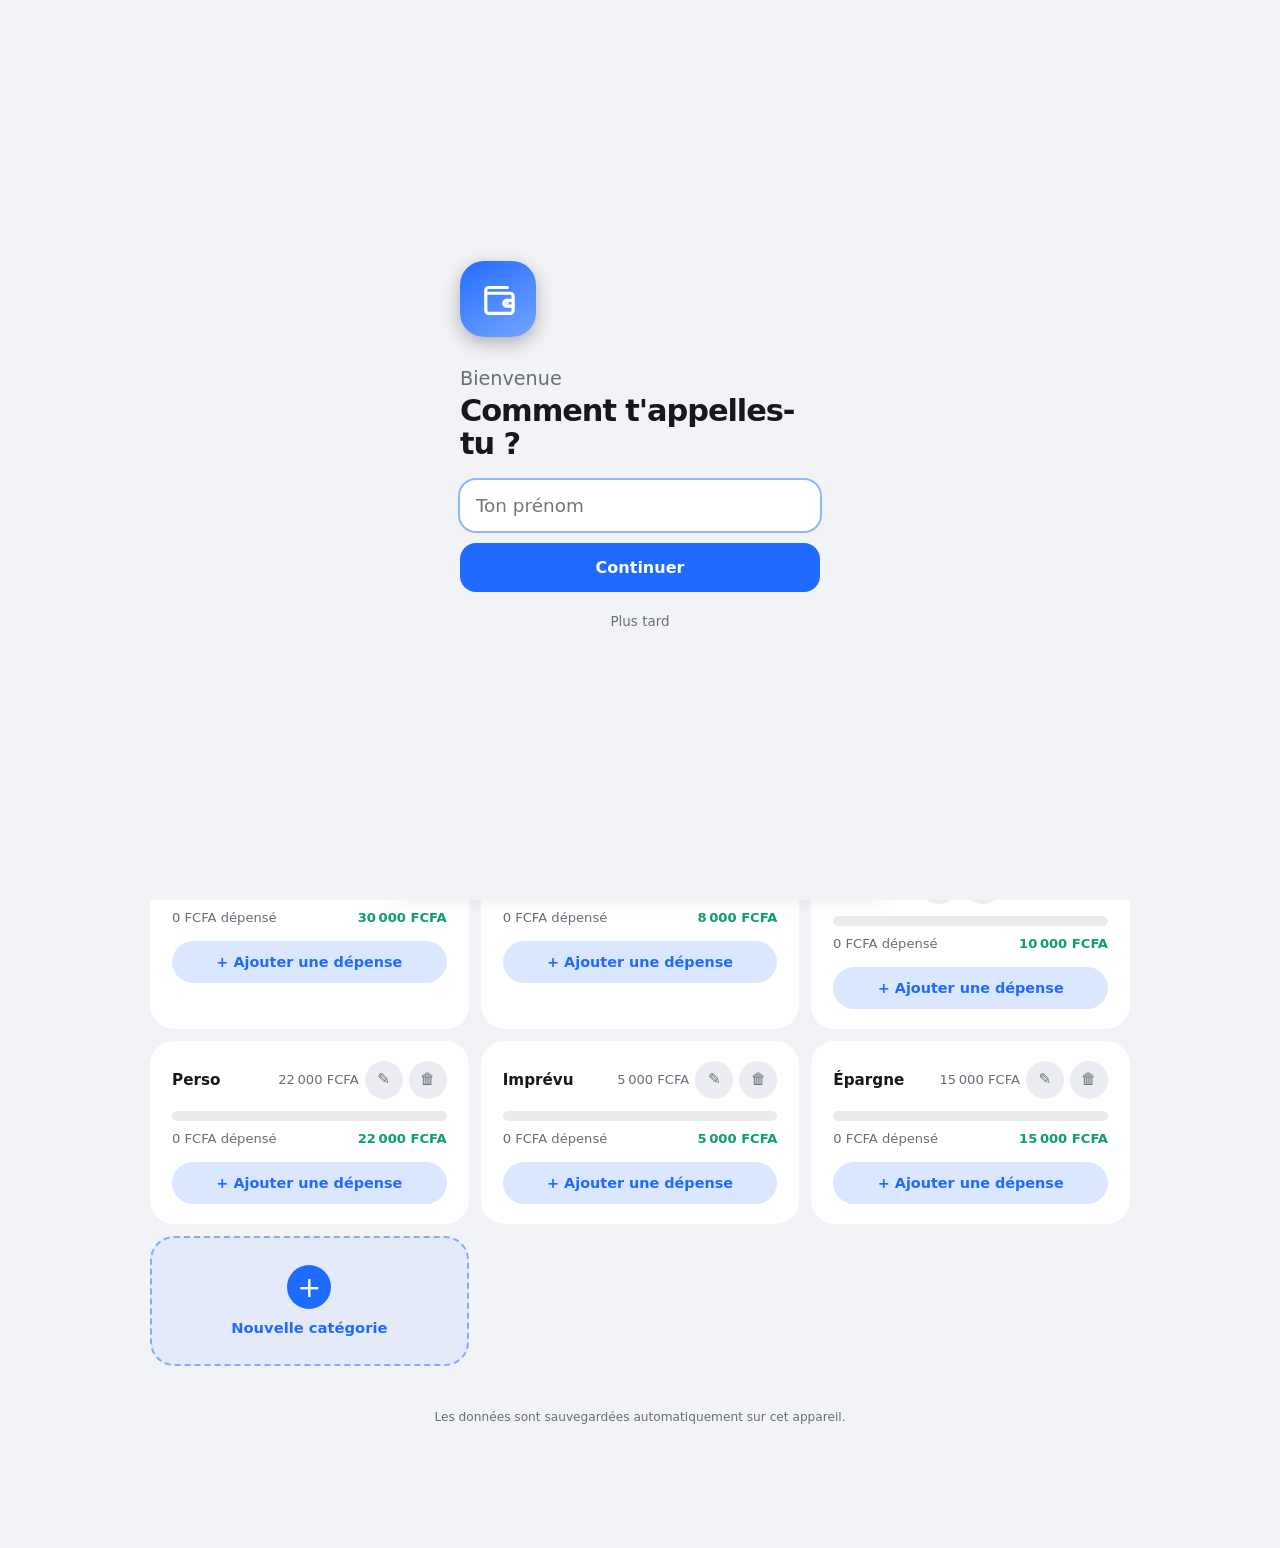
==== commit fb653fd5: "Add files via upload" ====
--- a/index.html
+++ b/index.html
@@ -3,23 +3,29 @@
 <head>
 <meta charset="UTF-8">
 
-<meta name="viewport" content="width=device-width, initial-scale=1.0">
+<meta http-equiv="Content-Security-Policy" content="default-src 'self'; script-src 'self'; style-src 'self' 'unsafe-inline'; font-src 'self'; img-src 'self' data:; connect-src 'self'; object-src 'none'; base-uri 'none'; form-action 'none'">
+<meta name="referrer" content="no-referrer">
+<meta name="viewport" content="width=device-width, initial-scale=1.0, viewport-fit=cover">
 <title>Mon Budget</title>
 <link rel="manifest" href="manifest.json">
+<meta name="color-scheme" content="light dark">
 <meta name="theme-color" content="#000000">
 <meta name="mobile-web-app-capable" content="yes">
 <meta name="apple-mobile-web-app-status-bar-style" content="black">
 <meta name="apple-mobile-web-app-title" content="Mon Budget">
 <link rel="icon" type="image/png" href="icons/icon-192.png">
 <link rel="apple-touch-icon" href="icons/icon-192.png">
-<link rel="preconnect" href="https://fonts.googleapis.com">
-<link href="https://fonts.googleapis.com/css2?family=Inter:wght@400;500;600;700;800&display=swap" rel="stylesheet">
 <link rel="stylesheet" href="css/base.css">
 <link rel="stylesheet" href="css/components.css">
 <link rel="stylesheet" href="css/modals.css">
 <link rel="stylesheet" href="css/responsive.css">
+<link rel="stylesheet" href="css/oneui.css">
+<link rel="stylesheet" href="css/modules.css">
+<link rel="stylesheet" href="css/apple.css" id="cssApple">
+<script src="js/verrou-precoce.js"></script>
 </head>
 <body>
+<div class="splash" id="splash"></div>
 <div class="wrap">
 
   <header>
@@ -27,16 +33,14 @@
       <h1>Mon budget</h1>
       <p>Suivi des dépenses par poste, en FCFA.</p>
     </div>
-    <div class="header-actions">
-      <button class="cat-btn" id="btnAjoutCat">+ Catégorie</button>
-    </div>
   </header>
 
   <nav class="nav" id="nav">
-    <button class="nav-btn actif" data-panel="apercu"><span class="nav-fond"></span>Aperçu</button>
-    <button class="nav-btn" data-panel="entrees"><span class="nav-fond"></span>Argent</button>
-    <button class="nav-btn" data-panel="analyse"><span class="nav-fond"></span>Analyse</button>
-    <button class="nav-btn" data-panel="historique"><span class="nav-fond"></span>Historique</button>
+    <button class="nav-btn actif" data-panel="apercu"><span class="nav-fond"></span><svg viewBox="0 0 24 24" aria-hidden="true"><path d="M3 11l9-8 9 8v9a1 1 0 0 1-1 1h-5v-6H9v6H4a1 1 0 0 1-1-1z"/></svg><span class="nav-txt">Aperçu</span></button>
+    <button class="nav-btn" data-panel="entrees"><span class="nav-fond"></span><svg viewBox="0 0 24 24" aria-hidden="true"><rect x="3" y="6" width="18" height="14" rx="3"/><path d="M3 10h18"/><circle cx="16.5" cy="15" r="1.2"/></svg><span class="nav-txt">Argent</span></button>
+    <button class="nav-btn" data-panel="analyse"><span class="nav-fond"></span><svg viewBox="0 0 24 24" aria-hidden="true"><path d="M5 20V10M12 20V4M19 20v-7"/></svg><span class="nav-txt">Analyse</span></button>
+    <button class="nav-btn" data-panel="historique"><span class="nav-fond"></span><svg viewBox="0 0 24 24" aria-hidden="true"><circle cx="12" cy="12" r="9"/><path d="M12 7v5l3 2"/></svg><span class="nav-txt">Historique</span></button>
+    <button class="nav-btn" data-panel="reglages"><span class="nav-fond"></span><svg viewBox="0 0 24 24" aria-hidden="true"><circle cx="12" cy="12" r="3.2"/><path d="M19.4 14.5a1.6 1.6 0 0 0 .3 1.8l.1.1a2 2 0 1 1-2.8 2.8l-.1-.1a1.6 1.6 0 0 0-1.8-.3 1.6 1.6 0 0 0-1 1.5V21a2 2 0 1 1-4 0v-.1a1.6 1.6 0 0 0-1-1.5 1.6 1.6 0 0 0-1.8.3l-.1.1a2 2 0 1 1-2.8-2.8l.1-.1a1.6 1.6 0 0 0 .3-1.8 1.6 1.6 0 0 0-1.5-1H3a2 2 0 1 1 0-4h.1a1.6 1.6 0 0 0 1.5-1 1.6 1.6 0 0 0-.3-1.8l-.1-.1a2 2 0 1 1 2.8-2.8l.1.1a1.6 1.6 0 0 0 1.8.3h0a1.6 1.6 0 0 0 1-1.5V3a2 2 0 1 1 4 0v.1a1.6 1.6 0 0 0 1 1.5 1.6 1.6 0 0 0 1.8-.3l.1-.1a2 2 0 1 1 2.8 2.8l-.1.1a1.6 1.6 0 0 0-.3 1.8v0a1.6 1.6 0 0 0 1.5 1H21a2 2 0 1 1 0 4h-.1a1.6 1.6 0 0 0-1.5 1z"/></svg><span class="nav-txt">Réglages</span></button>
   </nav>
 
   <div class="panel actif" data-panel="apercu">
@@ -48,6 +52,7 @@
   <div class="resume">
     <div class="label" id="labelDepense">Restant ce mois</div>
     <div class="resume-valeur pos" id="totalRestant">0 <small>FCFA</small></div>
+    <div class="message-etat" id="messageEtat" aria-live="polite"></div>
     <div class="barre-globale"><div class="barre-globale-fill" id="barreGlobale"></div></div>
     <div class="barre-globale-txt">
       <span><b id="totalDepense">0 FCFA</b> dépensés sur <b id="totalBudget">0 FCFA</b></span>
@@ -59,6 +64,8 @@
       <button class="lien-discret" id="btnModifierGlobal">Modifier le budget</button>
     </div>
   </div>
+
+  <div class="courbe-jours" id="courbeJours"></div>
 
   <div class="repartition" id="blocRepartition" hidden>
     <div class="donut-holder">
@@ -71,7 +78,13 @@
     <div class="legende-lignes" id="legende"></div>
   </div>
 
-  <h2 class="section-titre" id="titrePostes">Postes</h2>
+  <div class="section-tete">
+    <h2 class="section-titre" id="titrePostes">Postes</h2>
+    <button type="button" class="ajout-cat-btn" id="btnAjoutCat" aria-label="Ajouter une catégorie">
+      <span class="ajout-cat-icone" aria-hidden="true">+</span>
+      <span>Catégorie</span>
+    </button>
+  </div>
   <div class="grille" id="grille"></div>
   </div>
 
@@ -128,7 +141,7 @@
         <div class="valeur" id="moisEntree">0 FCFA</div>
       </div>
     </div>
-    <div class="barres-mois" id="barresMois"></div>
+    <div class="vue-mois" id="barresMois"></div>
   </div>
 
   <div class="graphique-mois">
@@ -163,6 +176,13 @@
       </div>
     </div>
     <div class="barres-mois" id="barresEpargne"></div>
+  </div>
+
+  <div class="conseils-section">
+    <div class="section-tete">
+      <h2 class="section-titre">Conseils budget</h2>
+    </div>
+    <div class="conseils" id="conseils"></div>
   </div>
 
   </div>
@@ -205,8 +225,68 @@
     </div>
   </div>
 
+  </div>
+
+  <div class="panel" data-panel="reglages">
+  <button class="bloc-pres" type="button" data-pres="ouvrir">
+    <span class="bloc-pres-ico" aria-hidden="true"><svg viewBox="0 0 24 24"><path d="M8 5.5v13l11-6.5z"/></svg></span>
+    <span class="bloc-pres-txt"><b>Découvrir Mon Budget</b><small>Vidéo de présentation · 57 s</small></span>
+    <span class="bloc-pres-fleche" aria-hidden="true">›</span>
+  </button>
+
+  <div class="historique" id="blocProfil">
+    <h2>Profil</h2>
+    <div class="sous">Pour que l'application te parle personnellement.</div>
+    <div class="champ">
+      <label for="prefPrenom">Ton prénom</label>
+      <input type="text" id="prefPrenom" maxlength="30" placeholder="ex : Mohamed" autocomplete="given-name">
+    </div>
+  </div>
+
+  <div class="historique" id="blocApparence">
+    <h2>Apparence</h2>
+    <div class="sous">Choisis le style, le thème, la couleur principale et la taille du texte.</div>
+    <div class="reglage-titre">Style</div>
+    <div class="seg seg-2" role="group" aria-label="Style de l'interface">
+      <button type="button" class="seg-btn" data-pref="style" data-valeur="oneui">One UI</button>
+      <button type="button" class="seg-btn" data-pref="style" data-valeur="apple">Apple</button>
+    </div>
+    <div class="donnees-aide">« One UI » : l'allure d'un Samsung. « Apple » : l'allure d'un iPhone.</div>
+    <div class="reglage-titre">Thème</div>
+    <div class="seg" role="group" aria-label="Thème">
+      <button type="button" class="seg-btn" data-pref="theme" data-valeur="auto">Auto</button>
+      <button type="button" class="seg-btn" data-pref="theme" data-valeur="clair">Clair</button>
+      <button type="button" class="seg-btn" data-pref="theme" data-valeur="sombre">Sombre</button>
+    </div>
+    <div class="donnees-aide">« Auto » suit le réglage clair / sombre de ton téléphone.</div>
+    <div class="reglage-titre">Couleur principale</div>
+    <div class="pastilles" id="pastilles" role="group" aria-label="Couleur principale"></div>
+    <div class="couleur-nom" id="couleurNom"></div>
+    <div class="reglage-titre">Taille du texte</div>
+    <div class="seg seg-2" role="group" aria-label="Taille du texte">
+      <button type="button" class="seg-btn" data-pref="texte" data-valeur="normal">Normale</button>
+      <button type="button" class="seg-btn" data-pref="texte" data-valeur="grand">Grande</button>
+    </div>
+  </div>
+
+  <div class="historique" id="blocAlertes">
+    <h2>Alertes</h2>
+    <div class="sous">Quand l'application doit te prévenir.</div>
+    <div class="reglage-titre">Prévenir quand un poste atteint</div>
+    <div class="seg" role="group" aria-label="Seuil d'alerte">
+      <button type="button" class="seg-btn" data-pref="seuil" data-valeur="70">70 %</button>
+      <button type="button" class="seg-btn" data-pref="seuil" data-valeur="80">80 %</button>
+      <button type="button" class="seg-btn" data-pref="seuil" data-valeur="90">90 %</button>
+    </div>
+    <div class="donnees-aide">de son budget du mois.</div>
+    <label class="ligne-reglage" for="prefVibrations">
+      <span><b>Vibrations</b><small>Un petit retour tactile à chaque action</small></span>
+      <input type="checkbox" id="prefVibrations" class="interrupteur" role="switch">
+    </label>
+  </div>
+
   <div class="historique" id="blocSauvegarde">
-    <h2>Sauvegarde</h2>
+    <h2>Sauvegarde et données</h2>
     <div class="sous">Tes données sont enregistrées uniquement sur cet appareil. Si tu changes de téléphone ou effaces les données du navigateur, elles disparaissent.</div>
     <button type="button" class="btn-sauvegarde" id="btnExportJson">💾 Sauvegarder mes données</button>
     <div class="donnees-info" id="infoSauvegarde"></div>
@@ -216,9 +296,40 @@
       <button type="button" class="lien-discret" id="btnExportCsv">Exporter pour Excel (CSV)</button>
       <input type="file" id="inputImport" accept=".json,application/json" hidden>
     </div>
+    <div class="donnees-actions">
+      <button type="button" class="lien-discret" id="btnExportChiffre">🔒 Sauvegarde chiffrée (mot de passe)</button>
+    </div>
+    <div class="donnees-aide">La sauvegarde chiffrée est illisible sans son mot de passe : c'est le bon choix pour l'envoyer par WhatsApp ou e-mail.</div>
+    <div class="zone-secours" id="zoneSecours" hidden>
+      <div class="donnees-aide">Récupération</div>
+      <div class="donnees-actions">
+        <button type="button" class="lien-discret" id="btnRecupAvantImport" hidden>Revenir à l'état d'avant la dernière restauration</button>
+        <button type="button" class="lien-discret" id="btnRecupCorrompu" hidden>Télécharger la copie des données illisibles</button>
+      </div>
+    </div>
     <div class="zone-danger">
       <button type="button" class="btn-danger" id="btnReset">Supprimer toutes les dépenses</button>
     </div>
+  </div>
+
+  <div class="historique" id="blocVerrou">
+    <h2>Verrouillage</h2>
+    <div class="sous">Demande un code PIN à l'ouverture de l'application et après une minute d'absence. Cela protège contre un regard curieux, mais ne chiffre pas les données stockées sur l'appareil.</div>
+    <div class="donnees-info" id="infoVerrou"></div>
+    <div class="donnees-actions">
+      <button type="button" class="lien-discret" id="btnPinDefinir">Définir un code PIN</button>
+      <button type="button" class="lien-discret" id="btnPinRetirer" hidden>Désactiver le code</button>
+    </div>
+  </div>
+
+  <div class="historique" id="blocApplication">
+    <h2>Application</h2>
+    <div class="sous">Version <b id="versionApp"></b></div>
+    <div class="donnees-actions">
+      <button type="button" class="lien-discret" id="btnMajApp">Mettre à jour l'application</button>
+      <button type="button" class="lien-discret" id="btnResetPrefs">Réinitialiser les réglages</button>
+    </div>
+    <div class="donnees-aide">« Mettre à jour » recharge la dernière version de l'application. Tes données ne sont pas touchées.</div>
   </div>
   </div>
 
@@ -243,7 +354,7 @@
     </div>
     <div class="champ">
       <label for="inputNote">Note (optionnel)</label>
-      <input type="text" id="inputNote" placeholder="ex : taxi, marché...">
+      <input type="text" id="inputNote" maxlength="200" placeholder="ex : taxi, marché...">
     </div>
     <div class="modal-actions">
       <button class="btn-annuler" id="btnAnnuler">Annuler</button>
@@ -301,7 +412,7 @@
     </div>
     <div class="champ">
       <label for="inputEntreeNote">Source (optionnel)</label>
-      <input type="text" id="inputEntreeNote" placeholder="ex : salaire, vente...">
+      <input type="text" id="inputEntreeNote" maxlength="200" placeholder="ex : salaire, vente...">
     </div>
     <div class="modal-actions">
       <button class="btn-annuler" id="btnAnnulerEntree">Annuler</button>
@@ -324,7 +435,7 @@
     </div>
     <div class="champ">
       <label for="inputEpargneNote">Note (optionnel)</label>
-      <input type="text" id="inputEpargneNote" placeholder="ex : épargne du mois">
+      <input type="text" id="inputEpargneNote" maxlength="200" placeholder="ex : épargne du mois">
     </div>
     <div class="modal-actions">
       <button class="btn-annuler" id="btnAnnulerEpargne">Annuler</button>
@@ -339,7 +450,7 @@
     <div class="sub">Un nouveau poste de budget</div>
     <div class="champ">
       <label for="inputCatNom">Nom</label>
-      <input type="text" id="inputCatNom" placeholder="ex : Santé">
+      <input type="text" id="inputCatNom" maxlength="40" placeholder="ex : Santé">
     </div>
     <div class="champ">
       <label for="inputCatBudget">Budget (FCFA)</label>
@@ -358,7 +469,7 @@
     <div class="sub">La progression est calculée sur ton total épargné</div>
     <div class="champ">
       <label for="objNom">Nom (optionnel)</label>
-      <input type="text" id="objNom" placeholder="ex : Fonds d'urgence">
+      <input type="text" id="objNom" maxlength="40" placeholder="ex : Fonds d'urgence">
     </div>
     <div class="champ">
       <label for="objCible">Montant à atteindre (FCFA)</label>
@@ -397,7 +508,7 @@
     </div>
     <div class="champ">
       <label for="recNote">Note (optionnel)</label>
-      <input type="text" id="recNote" placeholder="ex : abonnement, loyer...">
+      <input type="text" id="recNote" maxlength="200" placeholder="ex : abonnement, loyer...">
     </div>
     <div class="modal-actions">
       <button class="btn-annuler" id="btnAnnulerRec">Annuler</button>
@@ -407,6 +518,43 @@
       <button type="button" id="btnSupprimerRec">Supprimer cette récurrence</button>
     </div>
   </div>
+</div>
+
+<div class="overlay" id="overlaySecret">
+  <div class="modal"><div class="sheet-grabber"></div>
+    <h3 id="secretTitre"></h3>
+    <div class="sub" id="secretSub"></div>
+    <div class="champ">
+      <label for="secretInput" id="secretLabel"></label>
+      <input type="password" id="secretInput" autocomplete="off">
+    </div>
+    <div class="champ" id="secretChamp2" hidden>
+      <label for="secretInput2">Confirme la saisie</label>
+      <input type="password" id="secretInput2" autocomplete="off">
+    </div>
+    <div class="erreur-champ" id="secretErreur" role="alert"></div>
+    <div class="modal-actions">
+      <button class="btn-annuler" id="btnAnnulerSecret" type="button">Annuler</button>
+      <button class="btn-valider" id="btnValiderSecret" type="button">Valider</button>
+    </div>
+  </div>
+</div>
+
+<div class="ecran-verrou" id="ecranVerrou" role="dialog" aria-modal="true" aria-labelledby="verrouTitre">
+  <div class="verrou-boite">
+    <div class="verrou-icone" aria-hidden="true">🔒</div>
+    <h2 id="verrouTitre">Mon Budget</h2>
+    <div class="sub">Entre ton code PIN</div>
+    <input type="password" id="verrouInput" inputmode="numeric" autocomplete="off" maxlength="8" aria-label="Code PIN">
+    <div class="erreur-champ" id="verrouErreur" role="alert"></div>
+    <button type="button" class="btn-valider verrou-btn" id="btnDeverrouiller">Déverrouiller</button>
+    <button type="button" class="lien-discret" id="btnCodeOublie">Code oublié ?</button>
+  </div>
+</div>
+
+<div class="overlay-pres" id="overlayPresentation" role="dialog" aria-modal="true" aria-label="Présentation de Mon Budget">
+  <video id="presVideo" playsinline controls preload="none" poster="icons/icon-512.png"></video>
+  <button class="pres-fermer" type="button" data-pres="fermer" aria-label="Fermer la présentation">✕</button>
 </div>
 
 <div class="toast" id="toast" role="status" aria-live="polite"></div>
@@ -420,9 +568,14 @@
 <script src="js/historique.js"></script>
 <script src="js/modals.js"></script>
 <script src="js/donnees.js"></script>
+<script src="js/securite.js"></script>
+<script src="js/reglages.js"></script>
 <script src="js/recurrentes.js"></script>
 <script src="js/objectif.js"></script>
 <script src="js/events.js"></script>
+<script src="js/courbe.js"></script>
+<script src="js/conseils.js"></script>
+<script src="js/accueil.js"></script>
 <script src="js/app.js"></script>
 </body>
 </html>
--- a/css/base.css
+++ b/css/base.css
@@ -1,3 +1,13 @@
+  /* Police Inter hébergée avec l'application (variable : tous les poids de 400 à 800), sous-ensemble latin = français complet. */
+  @font-face{
+    font-family:'Inter';
+    font-style:normal;
+    font-weight:400 800;
+    font-display:swap;
+    src:url('../fonts/inter-latin.woff2') format('woff2');
+    unicode-range:U+0000-00FF, U+0131, U+0152-0153, U+02BB-02BC, U+02C6, U+02DA, U+02DC, U+0304, U+0308, U+0329, U+2000-206F, U+20AC, U+2122, U+2191, U+2193, U+2212, U+2215, U+FEFF, U+FFFD;
+  }
+
   :root{
     --noir:#000000;
     --noir-2:#1C1C1E;
--- a/css/components.css
+++ b/css/components.css
@@ -353,3 +353,35 @@
   .nav-mois.inactif{opacity:0.45;}
   .filtres-ligne{grid-template-columns:1fr;}
   .nav-mois span small{display:block; font-weight:400; font-size:0.72rem; color:var(--gris); margin-top:1px;}
+
+  /* Vue mensuelle — minimaliste */
+  .vue-mois{margin-top:22px;}
+  .courbe-bloc{margin-bottom:30px;}
+  .courbe-tete{display:flex; justify-content:space-between; align-items:center; gap:10px; min-height:26px;}
+  .c-verdict{font-size:0.8rem; color:var(--gris);}
+  .c-verdict b{font-weight:700;} .c-verdict .mauvais{color:var(--rouge);} .c-verdict .bon{color:var(--vert);}
+  .c-pastille{display:inline-flex; align-items:center; gap:7px; background:var(--noir-3); border:none; color:var(--blanc); font-size:0.75rem; font-weight:600; padding:5px 10px; border-radius:980px; cursor:pointer;}
+  .c-pastille i{width:8px; height:8px; border-radius:50%;} .c-pastille span{color:var(--gris); font-size:0.9rem; line-height:1;}
+  .courbe-wrap{position:relative; margin-top:6px;}
+  .courbe-svg{width:100%; height:auto; display:block; touch-action:pan-y; user-select:none; -webkit-user-select:none;}
+  .c-axe{fill:var(--gris); font-size:10.5px;}
+  .c-budget{stroke:rgba(255,255,255,.22); stroke-width:1; stroke-dasharray:3 4;}
+  .c-ligne{fill:none; stroke-width:2.4; stroke-linecap:round; stroke-linejoin:round;}
+  .c-ligne.c-rouge{stroke:var(--rouge);}
+  .c-proj{stroke-width:1.8; stroke-dasharray:2 5; stroke-linecap:round;}
+  .c-curseur{stroke:rgba(255,255,255,.3); stroke-width:1;}
+  .c-point{stroke:var(--noir-2); stroke-width:2;}
+  .courbe-tip{position:absolute; top:-4px; transform:translateX(-50%); background:rgba(44,44,46,.96); border-radius:12px; padding:8px 12px; min-width:120px; max-width:200px; pointer-events:none; z-index:3; box-shadow:0 6px 20px rgba(0,0,0,.45);}
+  .tip-date{color:var(--gris); font-size:0.68rem; text-transform:capitalize;}
+  .tip-cumul{font-weight:700; font-size:0.88rem; margin-top:2px;} .tip-cumul small{color:var(--gris); font-weight:500; font-size:0.66rem;}
+  .tip-jour{color:var(--orange); font-size:0.72rem; font-weight:600; margin-top:5px;}
+  .tip-ligne{color:var(--gris-2); font-size:0.68rem; margin-top:2px; overflow:hidden; text-overflow:ellipsis; white-space:nowrap;}
+  .rangs{display:flex; flex-direction:column; gap:6px;}
+  .rang{animation:panelIn .4s cubic-bezier(.22,1,.36,1) both; cursor:pointer; padding:9px 0; transition:opacity .2s ease;}
+  .rang.attenue{opacity:.3;}
+  .rang-tete{display:flex; justify-content:space-between; align-items:baseline; gap:12px;}
+  .rang-nom{display:flex; align-items:center; gap:10px; font-size:0.9rem; font-weight:500;}
+  .rang-nom .dot{width:8px; height:8px; border-radius:50%; flex-shrink:0;}
+  .rang-montant{font-size:0.9rem; font-weight:600; white-space:nowrap;} .rang-montant.depasse{color:var(--rouge);}
+  .rang-piste{height:3px; border-radius:980px; background:rgba(255,255,255,.08); margin-top:9px; overflow:hidden;}
+  .rang-fill{height:100%; width:0; border-radius:980px; transition:width .9s cubic-bezier(.22,1,.36,1);}
--- a/css/modals.css
+++ b/css/modals.css
@@ -62,3 +62,24 @@
   .pourcent-total.ok{color:var(--bleu-clair);}
   .pourcent-total.attention{color:var(--rouge);}
 
+  .erreur-champ{color:var(--rouge); font-size:0.8rem; min-height:1.1em; margin-top:2px;}
+  .zone-secours{margin-top:18px; padding-top:14px; border-top:1px solid var(--ligne);}
+
+  /* Verrouillage par code PIN : l'application entière est masquée tant que le code n'est pas saisi. */
+  .ecran-verrou{
+    position:fixed; inset:0; z-index:200; background:var(--noir);
+    display:none; align-items:center; justify-content:center; padding:24px;
+  }
+  .verrouille .ecran-verrou{display:flex;}
+  .verrouille .wrap, .verrouille .overlay, .verrouille .toast{display:none !important;}
+  .verrou-boite{width:100%; max-width:300px; text-align:center;}
+  .verrou-icone{font-size:2.2rem; margin-bottom:8px;}
+  .verrou-boite h2{margin:0 0 4px; font-size:1.2rem;}
+  .verrou-boite .sub{color:var(--gris); font-size:0.85rem; margin-bottom:18px;}
+  .verrou-boite input{
+    width:100%; background:var(--noir-3); border:none; color:var(--blanc); text-align:center;
+    letter-spacing:0.5em; padding:14px; border-radius:var(--rayon-sm); font-size:1.3rem; font-family:inherit;
+  }
+  .verrou-boite input:focus{outline:2px solid var(--bleu); outline-offset:1px;}
+  .verrou-btn{width:100%; margin:14px 0 10px; padding:13px 0; border:none; border-radius:980px; font-size:0.95rem; font-weight:600; cursor:pointer;}
+
--- a/css/oneui.css
+++ b/css/oneui.css
@@ -0,0 +1,348 @@
+/* ==========================================================================
+   Thème One UI (Samsung) / Material 3 — chargé en dernier, il redéfinit les couleurs et les formes.
+
+   Principes :
+   - Cartes très arrondies, sans bordure ; zone de pouce en bas (barre de navigation flottante).
+   - Thème sombre uniquement (pas de changement de thème).
+   - Une couleur = un sens, pour que chaque écran parle :
+       vert = sain · ambre = vigilance · corail = alerte/dépassement · violet = épargne · bleu = action.
+   - Les anciens noms de variables (--noir, --blanc, --bleu…) sont conservés et redirigés vers ces couleurs.
+   ========================================================================== */
+
+:root{
+  color-scheme: dark;
+
+  /* Surfaces et texte */
+  --noir:#000000;              /* fond de page */
+  --noir-2:#17171B;            /* cartes */
+  --noir-3:#25252B;            /* champs, éléments en relief */
+  --blanc:#F5F5F8;             /* texte principal */
+  --gris:#9C9CA6;              /* texte secondaire */
+  --gris-2:#B4B4BD;
+  --ligne:rgba(255,255,255,0.08);
+  --piste:rgba(255,255,255,0.10);   /* fond des barres de progression */
+  --sur-accent:#FFFFFF;             /* texte posé sur un bouton coloré */
+  --ombre:0 10px 30px rgba(0,0,0,0.35);
+
+  /* Couleurs qui parlent */
+  --brut:#5B9BFF;              /* couleur principale choisie (voir plus bas) */
+  --accent:var(--brut);        /* action */
+  --sain:#34D399;              /* tout va bien */
+  --vigilance:#FFB547;         /* attention */
+  --alerte:#FF6B7A;            /* dépassement */
+  --epargne:#A18CFF;           /* argent mis de côté */
+
+  /* Anciens noms, redirigés */
+  --bleu:var(--accent);
+  --bleu-clair:var(--accent);
+  --vert:var(--sain);
+  --orange:var(--vigilance);
+  --rouge:var(--alerte);
+
+  --rayon:28px;
+  --rayon-sm:20px;
+}
+
+/* Thème clair. js/reglages.js (et verrou-precoce.js avant l'affichage) pose TOUJOURS data-theme="light" ou "dark" :
+   en mode « Auto », il choisit selon le téléphone. Un seul bloc à maintenir. */
+:root[data-theme="light"]{
+  color-scheme:light;
+  --noir:#F2F3F7;
+  --noir-2:#FFFFFF;
+  --noir-3:#ECEDF2;
+  --blanc:#17181C;
+  --gris:#6A6D78;
+  --gris-2:#555862;
+  --ligne:rgba(0,0,0,0.08);
+  --piste:rgba(0,0,0,0.08);
+  --ombre:0 8px 24px rgba(30,40,80,0.12);
+  --brut:#1F6BFF;
+  --sain:#0E9F6E;
+  --vigilance:#C47500;
+  --alerte:#D92D4A;
+  --epargne:#6B4EE6;
+}
+/* Couleur principale choisie dans les Réglages : les 11 couleurs système d'Apple (sombre / clair).
+   Le bleu reste la couleur d'origine. La liste est aussi dans js/reglages.js (COULEURS) et js/verrou-precoce.js.
+   Le style Apple (css/apple.css) les adoucit d'une pointe de gris. */
+:root[data-theme="dark"][data-accent="indigo"]{--brut:#5E5CE6;}    :root[data-theme="light"][data-accent="indigo"]{--brut:#5856D6;}
+:root[data-theme="dark"][data-accent="violet"]{--brut:#BF5AF2;}    :root[data-theme="light"][data-accent="violet"]{--brut:#AF52DE;}
+:root[data-theme="dark"][data-accent="rose"]{--brut:#FF375F;}      :root[data-theme="light"][data-accent="rose"]{--brut:#FF2D55;}
+:root[data-theme="dark"][data-accent="rouge"]{--brut:#FF453A;}     :root[data-theme="light"][data-accent="rouge"]{--brut:#FF3B30;}
+:root[data-theme="dark"][data-accent="orange"]{--brut:#FF9F0A;}    :root[data-theme="light"][data-accent="orange"]{--brut:#C96F00;}
+:root[data-theme="dark"][data-accent="vert"]{--brut:#30D158;}      :root[data-theme="light"][data-accent="vert"]{--brut:#248A3D;}
+:root[data-theme="dark"][data-accent="menthe"]{--brut:#63E6E2;}    :root[data-theme="light"][data-accent="menthe"]{--brut:#0C8F89;}
+:root[data-theme="dark"][data-accent="sarcelle"]{--brut:#40C8E0;}  :root[data-theme="light"][data-accent="sarcelle"]{--brut:#1E8EA3;}
+:root[data-theme="dark"][data-accent="cyan"]{--brut:#64D2FF;}      :root[data-theme="light"][data-accent="cyan"]{--brut:#1F8FC4;}
+:root[data-theme="dark"][data-accent="marron"]{--brut:#AC8E68;}    :root[data-theme="light"][data-accent="marron"]{--brut:#8A6E4B;}
+/* Couleurs très claires en sombre : texte foncé sur les boutons pour rester lisible */
+:root[data-theme="dark"][data-accent="menthe"], :root[data-theme="dark"][data-accent="cyan"],
+:root[data-theme="dark"][data-accent="sarcelle"], :root[data-theme="dark"][data-accent="orange"]{--sur-accent:#000000;}
+/* Taille du texte : tout est en rem, donc tout suit */
+:root[data-texte="grand"]{font-size:112.5%;}
+
+/* ---------- Page, police, en-tête ---------- */
+html{-webkit-tap-highlight-color:transparent;}
+body{
+  /* system-ui = la vraie police One UI sur un Samsung ; Inter (hébergée) en repli ailleurs. */
+  font-family:system-ui, 'Samsung One UI Sans', 'SamsungOne', Roboto, 'Inter', 'Helvetica Neue', Arial, sans-serif;
+  background:var(--noir);
+  color:var(--blanc);
+  padding:calc(env(safe-area-inset-top, 0px) + 36px) 16px calc(124px + env(safe-area-inset-bottom, 0px));
+}
+header{margin-bottom:24px; padding:14px 4px 0;}
+header h1{font-size:2.4rem; font-weight:700; letter-spacing:-0.03em; line-height:1.1;}
+header p{font-size:0.95rem; margin-top:6px;}
+.cat-btn, .ajout-btn{
+  background:color-mix(in srgb, var(--accent) 16%, transparent); color:var(--accent);
+}
+.cat-btn:hover, .ajout-btn:hover{background:color-mix(in srgb, var(--accent) 26%, transparent);}
+.cat-btn{padding:12px 20px; font-size:0.88rem;}
+header{flex-wrap:nowrap; align-items:flex-end; gap:12px;}
+header > div:first-child{flex:1; min-width:0;}
+.header-actions{width:auto; flex:none;}
+.header-actions .cat-btn{flex:none; white-space:nowrap;}
+
+/* ---------- Barre de navigation flottante (zone de pouce) ---------- */
+.nav{
+  position:fixed; top:auto; left:50%; transform:translateX(-50%);
+  bottom:calc(12px + env(safe-area-inset-bottom, 0px));
+  width:min(calc(100% - 24px), 460px); margin:0; overflow:visible;
+  display:grid; grid-template-columns:repeat(5, 1fr); gap:2px; padding:6px;
+  border:none; border-radius:34px;
+  background:color-mix(in srgb, var(--noir-2) 84%, transparent);
+  -webkit-backdrop-filter:blur(24px) saturate(160%); backdrop-filter:blur(24px) saturate(160%);
+  box-shadow:var(--ombre), 0 0 0 1px var(--ligne);
+  z-index:40;
+}
+.nav-btn{
+  display:flex; flex-direction:column; align-items:center; justify-content:center; gap:3px;
+  padding:9px 4px 8px; min-height:56px; border-radius:28px;
+  font-size:0.66rem; font-weight:600; color:var(--gris);
+}
+.nav-btn svg{width:24px; height:24px; fill:none; stroke:currentColor; stroke-width:1.9; stroke-linecap:round; stroke-linejoin:round;}
+.nav-btn:hover{color:var(--blanc);}
+.nav-btn.actif{color:var(--accent);}
+.nav-fond{border-radius:28px; background:color-mix(in srgb, var(--accent) 18%, transparent);}
+
+/* ---------- Cartes : grandes, sans bordure ---------- */
+.resume, .repartition, .entrees-section, .graphique-mois, .historique, .comparatif, .solde-card, .hero{
+  border:none; border-radius:var(--rayon); background:var(--noir-2);
+}
+.carte{border:none; border-radius:24px; background:var(--noir-2); padding:20px 22px;}
+.carte:hover{transform:none; border-color:transparent;}
+.carte:active{transform:scale(.99);}
+.entrees-section, .graphique-mois, .historique{padding:26px 22px;}
+.grille{gap:12px;}
+.section-tete{display:flex; align-items:center; justify-content:space-between; gap:12px; margin:6px 4px 14px;}
+.section-titre{font-size:1.2rem; margin:0;}
+
+/* Ajouter une catégorie : bouton à côté de la liste des postes, et tuile en pointillés à la fin de la grille */
+.ajout-cat-btn{
+  display:inline-flex; align-items:center; gap:9px; flex:none; cursor:pointer; border:none;
+  padding:6px 16px 6px 6px; border-radius:980px; font:inherit; font-size:0.86rem; font-weight:600;
+  background:color-mix(in srgb, var(--accent) 16%, transparent); color:var(--accent);
+}
+.ajout-cat-btn:active{background:color-mix(in srgb, var(--accent) 28%, transparent);}
+.ajout-cat-icone, .carte-ajout-plus{
+  display:grid; place-items:center; border-radius:50%; background:var(--accent); color:var(--sur-accent);
+  font-weight:500; line-height:1;
+}
+.ajout-cat-icone{width:30px; height:30px; font-size:1.35rem;}
+.carte-ajout{
+  display:flex; flex-direction:column; align-items:center; justify-content:center; gap:10px;
+  min-height:130px; padding:18px; cursor:pointer; font:inherit; font-size:0.92rem; font-weight:600;
+  color:var(--accent); background:color-mix(in srgb, var(--accent) 6%, transparent);
+  border:2px dashed color-mix(in srgb, var(--accent) 50%, transparent); border-radius:24px;
+}
+.carte-ajout:active{background:color-mix(in srgb, var(--accent) 16%, transparent);}
+.carte-ajout-plus{width:44px; height:44px; font-size:1.8rem;}
+.ligne-tx, .ligne-entree, .leg-ligne, .histo-detail-ligne, .resume-pied, .zone-danger, .zone-secours, .entrees-total{border-color:var(--ligne);}
+.objectif{border:none; border-radius:22px; background:var(--noir-3);}
+.histo-resume{border:none; border-radius:18px; background:var(--noir-3);}
+.nav-mois{border:none; border-radius:22px; background:var(--noir-3);}
+.nav-mois button{width:48px; height:44px; border-radius:16px; background:var(--noir-2); color:var(--blanc);}
+.mois-input{background:var(--noir-3); border:none; border-radius:14px; padding:10px 14px;}
+
+/* ---------- Carte résumé : sa couleur raconte l'état du mois ---------- */
+.resume{
+  --etat:var(--sain);
+  position:relative; overflow:hidden; padding:26px 24px;
+  background:
+    radial-gradient(120% 90% at 100% 0%, color-mix(in srgb, var(--etat) 26%, transparent) 0%, transparent 62%),
+    var(--noir-2);
+}
+.resume[data-etat="sain"]{--etat:var(--sain);}
+.resume[data-etat="vigilance"]{--etat:var(--vigilance);}
+.resume[data-etat="alerte"]{--etat:var(--alerte);}
+.resume[data-etat="depasse"]{--etat:var(--alerte);}
+.resume .resume-valeur{color:var(--etat); font-size:2.9rem; font-weight:700; letter-spacing:-0.035em; line-height:1.1;}
+.resume .resume-valeur small{color:var(--gris);}
+.message-etat{
+  display:flex; align-items:flex-start; gap:12px; margin-top:16px; padding:13px 15px;
+  border-radius:20px; font-size:0.88rem; font-weight:600; line-height:1.4; color:var(--blanc);
+  background:color-mix(in srgb, var(--etat) 14%, transparent);
+}
+.message-etat::before{
+  content:''; flex:none; width:10px; height:10px; margin-top:0.4em; border-radius:50%;
+  background:var(--etat); box-shadow:0 0 0 5px color-mix(in srgb, var(--etat) 24%, transparent);
+}
+.message-etat:empty{display:none;}
+.barre-globale{height:12px; border-radius:980px; background:var(--piste); margin-top:18px;}
+.barre-globale-fill{border-radius:980px; background:var(--etat, var(--accent)); box-shadow:0 0 14px color-mix(in srgb, var(--etat, var(--accent)) 45%, transparent);}
+.barre{height:10px; border-radius:980px; background:var(--piste);}
+.barre-fill{border-radius:980px;}
+.rang-piste, .comp-piste{background:var(--piste);}
+.pos{color:var(--sain);} .neg{color:var(--alerte);}
+.prevision.alerte, .prevision-globale.alerte{color:var(--vigilance);}
+
+/* ---------- Argent et épargne : deux couleurs, deux sens ---------- */
+.ligne-entree .montant{color:var(--sain);}
+#epargneBody .ligne-entree .montant, #histoEpargneBody .ligne-entree .montant, #totalEpargne{color:var(--epargne);}
+#epargneBody .ligne-entree .dot, #histoEpargneBody .ligne-entree .dot{background:var(--epargne);}
+#totalEntrees{color:var(--sain);}
+.ligne-tx .montant{color:var(--alerte);}
+.objectif-ligne.ok{color:var(--sain);} .objectif-ligne.mal{color:var(--vigilance);}
+.message-epargne{background:color-mix(in srgb, var(--vigilance) 14%, transparent); color:var(--vigilance); border-radius:16px;}
+.rappel-sauvegarde{background:color-mix(in srgb, var(--vigilance) 14%, transparent); color:var(--vigilance); border-radius:20px;}
+.tag-alerte{background:color-mix(in srgb, var(--vigilance) 18%, transparent); color:var(--vigilance);}
+.tag-alerte.rouge{background:color-mix(in srgb, var(--alerte) 18%, transparent); color:var(--alerte);}
+
+/* ---------- Boutons : grands, en pilule ---------- */
+.ajout-btn{padding:13px 0; font-size:0.9rem; margin-top:16px;}
+.ajout-entree-btn, .lien-global, .btn-sauvegarde, .btn-valider{background:var(--accent); color:var(--sur-accent);}
+.ajout-entree-btn:hover, .lien-global:hover, .btn-valider:hover{background:color-mix(in srgb, var(--accent) 88%, var(--blanc));}
+.ajout-entree-btn{padding:12px 18px;}
+.btn-sauvegarde{border-radius:22px; padding:16px; font-size:1rem;}
+.btn-danger{border-color:color-mix(in srgb, var(--alerte) 45%, transparent); color:var(--alerte); padding:12px 18px;}
+.btn-danger:hover{background:color-mix(in srgb, var(--alerte) 12%, transparent);}
+.lien-discret{color:var(--accent); opacity:0.9; padding:10px 2px; font-size:0.84rem;}
+.modif-btn, .suppr-btn{width:38px; height:38px; border:none; border-radius:50%; background:var(--noir-3); font-size:0.95rem; color:var(--gris);}
+.modif-btn:hover{background:color-mix(in srgb, var(--accent) 18%, transparent); color:var(--accent);}
+.suppr-btn:hover{background:color-mix(in srgb, var(--alerte) 16%, transparent); color:var(--alerte);}
+.ligne-tx .edit, .ligne-tx .del, .ligne-entree .edit, .ligne-entree .del{min-width:40px; min-height:40px; border-radius:50%; font-size:1rem;}
+.ligne-tx .del:hover, .ligne-entree .del:hover{color:var(--alerte); background:color-mix(in srgb, var(--alerte) 14%, transparent);}
+.ligne-tx .edit:hover, .ligne-entree .edit:hover{color:var(--accent); background:color-mix(in srgb, var(--accent) 14%, transparent);}
+.c-pastille{background:var(--noir-3);}
+
+/* ---------- Fenêtres : feuille du bas One UI ---------- */
+.overlay{background:rgba(0,0,0,0.45);}
+.modal{
+  background:var(--noir-2); border:none; border-radius:32px 32px 0 0;
+  padding:12px 22px calc(26px + env(safe-area-inset-bottom, 0px));
+}
+@media(min-width:640px){ .modal{border-radius:32px; padding:28px 26px;} }
+.sheet-grabber{background:var(--piste); width:40px;}
+.modal h3{font-size:1.2rem;}
+.champ input, .champ select, .filtres-histo input, .filtres-histo select, .verrou-boite input{
+  background:var(--noir-3); border-radius:18px; padding:15px 16px; font-size:1rem; color:var(--blanc); color-scheme:inherit;
+}
+.input-pourcent{background:var(--noir-3); color:var(--blanc);}
+.champ input[type="date"], .champ input[type="month"], .mois-input-natif, .champ select, .filtres-histo select, .filtres-histo input{color-scheme:inherit;}
+.modal-actions button{padding:15px 0; font-size:0.95rem;}
+.btn-annuler{background:var(--noir-3) !important; color:var(--blanc) !important;}
+.modal-delete-link button{color:var(--alerte);}
+.erreur-champ{color:var(--alerte);}
+.ecran-verrou{background:var(--noir);}
+
+/* ---------- Retour d'action : toast coloré (la couleur dit ce qui vient de se passer) ---------- */
+.toast{
+  --t:var(--accent);
+  bottom:calc(98px + env(safe-area-inset-bottom, 0px));
+  display:flex; align-items:center; justify-content:center; gap:10px;
+  width:max-content; max-width:min(92vw, 420px); text-align:left;
+  padding:14px 20px; border:none; border-radius:22px;
+  background:color-mix(in srgb, var(--t) 20%, var(--noir-2));
+  color:var(--blanc); box-shadow:var(--ombre), inset 0 0 0 1.5px color-mix(in srgb, var(--t) 55%, transparent);
+  -webkit-backdrop-filter:blur(16px); backdrop-filter:blur(16px);
+}
+.toast::before{
+  content:'•'; flex:none; width:24px; height:24px; border-radius:50%; display:grid; place-items:center;
+  background:var(--t); color:var(--sur-accent); font-size:0.8rem; font-weight:800; line-height:1;
+}
+.toast.succes{--t:var(--sain);}    .toast.succes::before{content:'✓';}
+.toast.entree{--t:var(--sain);}    .toast.entree::before{content:'+';}
+.toast.epargne{--t:var(--epargne);} .toast.epargne::before{content:'★';}
+.toast.info{--t:var(--accent);}    .toast.info::before{content:'−';}
+.toast.alerte{--t:var(--vigilance); border:none; color:var(--blanc);} .toast.alerte::before{content:'!';}
+.toast.danger{--t:var(--alerte); border:none; color:var(--blanc);}   .toast.danger::before{content:'!';}
+.toast button{color:var(--blanc); text-decoration:underline; text-underline-offset:3px;}
+@keyframes flashCarte{
+  0%{ background:color-mix(in srgb, var(--accent) 28%, var(--noir-2)); }
+  100%{ background:var(--noir-2); }
+}
+
+/* ---------- Graphiques et courbe ---------- */
+.courbe-tip{background:var(--noir-3); box-shadow:var(--ombre);}
+.c-budget{stroke:var(--gris);}
+.c-curseur{stroke:var(--gris);}
+.c-verdict .bon{color:var(--sain);} .c-verdict .mauvais{color:var(--alerte);}
+.tip-jour{color:var(--vigilance);}
+.leg-ligne .pct-val{color:var(--blanc);}
+
+/* Graphiques à barres : s'adaptent à la largeur au lieu de défiler */
+.barres-mois{overflow:hidden; gap:8px;}
+.barre-col{min-width:0;}
+.barre-col .barre-visuelle{width:min(26px, 80%); border-radius:10px 10px 4px 4px;}
+.barre-col .valeur-barre{font-size:0.66rem;}
+
+
+/* ---------- Page Réglages ---------- */
+.reglage-titre{margin:18px 0 8px; font-size:0.84rem; font-weight:700; color:var(--blanc);}
+.reglage-titre:first-of-type{margin-top:4px;}
+.seg{display:grid; grid-template-columns:repeat(3, 1fr); gap:4px; padding:4px; border-radius:22px; background:var(--noir-3);}
+.seg.seg-2{grid-template-columns:repeat(2, 1fr);}
+.seg-btn{
+  border:none; background:none; color:var(--gris); font:inherit; font-size:0.9rem; font-weight:600;
+  padding:13px 6px; border-radius:18px; cursor:pointer; min-height:48px;
+}
+.seg-btn[aria-pressed="true"]{background:var(--accent); color:var(--sur-accent);}
+.pastilles{display:grid; grid-template-columns:repeat(6, 1fr); gap:12px; padding:14px; border-radius:22px; background:var(--noir-3);}
+.pastille{
+  position:relative; aspect-ratio:1; width:100%; max-width:44px; justify-self:center;
+  border-radius:50%; border:none; cursor:pointer; padding:0;
+  background:var(--c); transition:transform .2s var(--spring), box-shadow .2s;
+}
+.pastille:active{transform:scale(.9);}
+.pastille[aria-pressed="true"]{box-shadow:0 0 0 3px var(--noir-3), 0 0 0 5px var(--c);}
+.pastille[aria-pressed="true"]::after{
+  content:''; position:absolute; left:50%; top:46%; width:7px; height:13px;
+  border:solid rgba(255,255,255,0.95); border-width:0 2.5px 2.5px 0; transform:translate(-50%, -50%) rotate(45deg);
+}
+.couleur-nom{margin:8px 4px 0; font-size:0.8rem; color:var(--gris);}
+@media(max-width:360px){ .pastilles{grid-template-columns:repeat(4, 1fr);} }
+.ligne-reglage{display:flex; align-items:center; justify-content:space-between; gap:16px; margin-top:20px; padding-top:16px; border-top:1px solid var(--ligne); cursor:pointer;}
+.ligne-reglage b{display:block; font-size:0.95rem;}
+.ligne-reglage small{display:block; margin-top:2px; color:var(--gris); font-size:0.78rem;}
+.interrupteur{
+  appearance:none; -webkit-appearance:none; flex:none; width:54px; height:32px; margin:0; border-radius:980px; cursor:pointer;
+  background:var(--noir-3); position:relative;
+}
+.interrupteur::after{
+  content:''; position:absolute; top:4px; left:4px; width:24px; height:24px; border-radius:50%;
+  background:var(--gris);
+}
+.interrupteur:checked{background:color-mix(in srgb, var(--accent) 40%, var(--noir-3));}
+.interrupteur:checked::after{transform:translateX(22px); background:var(--accent);}
+.interrupteur:focus-visible, .seg-btn:focus-visible, .pastille:focus-visible{outline:2px solid var(--accent); outline-offset:2px;}
+
+/* ---------- Écrans larges (tablette, Galaxy Z Fold déplié) ---------- */
+@media(min-width:700px){
+  body{padding-left:24px; padding-right:24px;}
+  .nav{width:min(520px, 70vw);}
+  .toast{bottom:calc(104px + env(safe-area-inset-bottom, 0px));}
+}
+@media(min-width:1000px){
+  header h1{font-size:2.8rem;}
+}
+@media(max-width:480px){
+  body{padding-left:14px; padding-right:14px;}
+  header h1{font-size:2.2rem;}
+  .resume{padding:24px 20px;}
+  .resume .resume-valeur{font-size:2.6rem;}
+}
+@media(max-width:400px){
+  header h1{font-size:1.9rem; white-space:nowrap;}
+  header p{font-size:0.82rem;}
+  .cat-btn{padding:11px 14px; font-size:0.8rem;}
+}
--- a/css/modules.css
+++ b/css/modules.css
@@ -0,0 +1,199 @@
+/* ==========================================================================
+   Modules repris du kit « Tâches » et adaptés au budget :
+   écran de bienvenue, courbe des dépenses par jour, fiches conseils animées, fondu de changement de style.
+   Chargé après css/oneui.css (et avant css/apple.css) : il n'utilise que les variables communes
+   (--noir, --noir-2, --noir-3, --blanc, --gris, --accent, --sur-accent, --piste, --ligne, --sain, --alerte…).
+   ========================================================================== */
+:root{ --ease:cubic-bezier(.22,1,.36,1); }
+
+/* ---------- Écran de bienvenue ---------- */
+.splash{display:none; position:fixed; inset:0; z-index:300; align-items:center; justify-content:center;
+  padding:calc(env(safe-area-inset-top, 0px) + 32px) 32px calc(env(safe-area-inset-bottom, 0px) + 32px);
+  background:var(--noir); color:var(--blanc); cursor:pointer;}
+html.avec-splash .splash{display:flex;}
+html.verrouille .splash{display:none !important;}
+html.avec-splash body{overflow:hidden;}
+.sp-boite{width:100%; max-width:360px; text-align:left;}
+.sp-logo{display:grid; place-items:center; width:76px; height:76px; border-radius:24px;
+  background:linear-gradient(150deg, var(--accent), color-mix(in oklab, var(--accent) 62%, var(--noir)));
+  box-shadow:0 6px 18px rgba(0,0,0,0.28); animation:spLogo .75s var(--ease) both;}
+.sp-logo svg{width:46px; height:46px; fill:none; stroke:var(--sur-accent); stroke-width:4.5; stroke-linecap:round; stroke-linejoin:round;}
+.sp-trait{stroke-dasharray:1; stroke-dashoffset:1; animation:spTrait .7s .4s var(--ease) forwards;}
+.sp-trait-2{animation-delay:.85s;}
+.sp-piece{fill:var(--sur-accent); stroke:none; transform-box:fill-box; transform-origin:center; animation:spPop .4s 1.2s cubic-bezier(.3,1.6,.5,1) both;}
+.sp-salut{margin-top:30px; font-size:1.2rem; font-weight:500; color:var(--gris); animation:spMonte .6s .7s var(--ease) both;}
+.sp-nom{margin-top:2px; font-size:3.1rem; font-weight:700; letter-spacing:-0.04em; line-height:1.05; word-break:break-word;}
+.sp-nom span{display:inline-block; animation:spLettre .6s calc(.9s + var(--i) * 45ms) var(--ease) both;}
+.sp-sous{margin-top:16px; font-size:0.98rem; line-height:1.5; color:var(--gris-2); animation:spMonte .6s 1.45s var(--ease) both;}
+.sp-sous b{color:var(--blanc); font-weight:700;}
+.sp-barre{margin-top:32px; height:3px; border-radius:2px; background:var(--piste); overflow:hidden; animation:spMonte .4s 1.5s var(--ease) both;}
+.sp-barre i{display:block; height:100%; width:0; border-radius:2px; background:var(--accent); animation:spCharge 1.3s 1.6s cubic-bezier(.4,0,.2,1) forwards;}
+.splash.sortie{animation:spSortie .52s var(--ease) forwards; pointer-events:none;}
+.sp-form{cursor:default;}
+.sp-question{margin:4px 0 20px; font-size:1.9rem; font-weight:700; letter-spacing:-0.035em; line-height:1.1; animation:spMonte .6s .85s var(--ease) both;}
+.sp-form input{width:100%; padding:15px 16px; border:none; border-radius:16px; background:var(--noir-2); color:var(--blanc); font:inherit; font-size:1.15rem; animation:spMonte .6s 1s var(--ease) both;}
+.sp-form input:focus{outline:none; box-shadow:0 0 0 2px color-mix(in srgb, var(--accent) 45%, transparent);}
+.sp-form .btn-valider{width:100%; margin-top:12px; padding:15px; border:none; border-radius:16px; font-weight:600; font-size:1rem; cursor:pointer; animation:spMonte .6s 1.1s var(--ease) both;}
+.sp-form .lien-discret{display:block; margin:12px auto 0; color:var(--gris); animation:spMonte .6s 1.2s var(--ease) both;}
+@keyframes spLogo{ from{ opacity:0; transform:scale(.55) rotate(-10deg); } to{ opacity:1; transform:none; } }
+@keyframes spTrait{ to{ stroke-dashoffset:0; } }
+@keyframes spPop{ from{ transform:scale(0); } }
+@keyframes spMonte{ from{ opacity:0; transform:translateY(14px); } to{ opacity:1; transform:none; } }
+@keyframes spLettre{ from{ opacity:0; transform:translateY(.45em); filter:blur(6px); } to{ opacity:1; transform:none; filter:none; } }
+@keyframes spCharge{ to{ width:100%; } }
+@keyframes spSortie{ to{ opacity:0; transform:scale(1.06); } }
+/* Arrivée sur l'application après l'accueil */
+body.entree header, body.entree .panel.actif{animation:entreeApp .5s var(--ease) both;}
+@keyframes entreeApp{ from{ opacity:0; transform:translateY(10px); } }
+
+/* ---------- Courbe des dépenses par jour (Aperçu) ---------- */
+.courbe-jours{margin:16px 0; padding:20px 18px 14px; border-radius:var(--rayon); background:var(--noir-2); touch-action:pan-y;}
+.cj-tete{display:flex; align-items:flex-start; justify-content:space-between; gap:12px; margin-bottom:10px;}
+.cj-titre{font-size:0.84rem; font-weight:600; color:var(--gris);}
+.cj-valeur{margin-top:4px; font-size:1.7rem; font-weight:700; letter-spacing:-0.03em; line-height:1.1;}
+.cj-valeur small{font-size:0.8rem; font-weight:600; color:var(--gris);}
+.cj-sous{margin-top:3px; min-height:1.2em; font-size:0.82rem; color:var(--gris); text-transform:none;}
+.cj-sous::first-letter{text-transform:uppercase;}
+.seg.cj-seg{flex:none; width:auto; min-width:112px;}
+.cj-seg .seg-btn{min-height:34px; padding:6px 10px; font-size:0.8rem;}
+.cj-zone{position:relative; cursor:crosshair; user-select:none; -webkit-user-select:none;}
+.cj-zone svg{display:block; overflow:visible;}
+.cj-zone text{font-size:10.5px; fill:var(--gris); font-family:inherit;}
+.cj-zone text.auj{fill:var(--accent); font-weight:700;}
+.cj-grille{stroke:var(--ligne); stroke-width:1;}
+.cj-tiret{stroke-dasharray:4 4; stroke:color-mix(in srgb, var(--vigilance) 60%, transparent);}
+.cj-max{fill:var(--vigilance) !important; font-weight:600;}
+.cj-ligne{fill:none; stroke:var(--accent); stroke-width:3; stroke-linecap:round; stroke-linejoin:round;}
+.cj-ligne.anime{stroke-dasharray:1; stroke-dashoffset:1; animation:cjTrace 1s var(--ease) forwards;}
+@keyframes cjTrace{ to{ stroke-dashoffset:0; } }
+.cj-aire{animation:cjFondu .6s ease both;}
+@keyframes cjFondu{ from{ opacity:0; } }
+.cj-cher{fill:var(--vigilance); stroke:var(--noir-2); stroke-width:1.5;}
+.cj-guide{stroke:var(--gris); stroke-width:1; stroke-dasharray:3 3;}
+.cj-point{fill:var(--accent); stroke:var(--noir-2); stroke-width:2.5;}
+.cj-auj{transition:opacity .15s;}
+.cj-vide{position:absolute; inset:0 0 24px; display:grid; place-items:center; padding:0 20px; text-align:center; font-size:0.86rem; color:var(--gris);}
+
+/* ---------- Conseils budget : grille de cartes (Analyse) ---------- */
+.conseils-section{margin-top:22px;}
+.conseils{display:grid; grid-template-columns:repeat(3, 1fr); gap:10px; margin-bottom:12px;}
+.fc-carte{position:relative; display:flex; flex-direction:column; justify-content:space-between; gap:16px; min-height:96px; padding:14px;
+  border:none; border-radius:18px; background:var(--noir-2); color:var(--blanc); text-align:left; cursor:pointer; font:inherit;
+  transition:transform .2s var(--ease), background .2s; animation:apparition .45s var(--ease) both; animation-delay:calc(var(--i) * 40ms);}
+.fc-carte:active{transform:scale(.95); background:var(--noir-3);}
+.fc-carte:focus-visible{outline:2px solid var(--accent); outline-offset:2px;}
+.fc-num{font-size:0.72rem; font-weight:700; color:var(--accent); font-variant-numeric:tabular-nums;}
+.fc-carte b{font-size:0.92rem; font-weight:600; letter-spacing:-0.01em; line-height:1.25;}
+@media(max-width:340px){ .conseils{grid-template-columns:repeat(2, 1fr);} }
+@media(max-width:400px){ .fc-carte{padding:12px; min-height:90px;} .fc-carte b{font-size:0.86rem;} }
+@media(min-width:700px){ .conseils{gap:12px;} }
+
+/* ---------- Fiche animée : elle s'ouvre depuis la carte touchée ---------- */
+.overlay-conseil{position:fixed; inset:0; z-index:90; display:none; align-items:center; justify-content:center; padding:20px;
+  background:rgba(0,0,0,0.5); -webkit-backdrop-filter:blur(8px); backdrop-filter:blur(8px);}
+.overlay-conseil.actif{display:flex; animation:fcFond .3s ease both;}
+.overlay-conseil.ferme{animation:fcFondOut .26s ease both;}
+body.fiche-ouverte{overflow:hidden;}
+.fc-panneau{position:relative; width:100%; max-width:420px; max-height:88vh; overflow-y:auto; overscroll-behavior:contain; padding:26px 22px 20px;
+  border-radius:28px; background:var(--noir-2); color:var(--blanc); box-shadow:0 20px 50px rgba(0,0,0,0.4);
+  animation:fcOuvre .5s cubic-bezier(.2,.9,.25,1) both;}
+.overlay-conseil.ferme .fc-panneau{animation:fcFerme .26s ease both;}
+@keyframes fcFond{ from{ opacity:0; } }
+@keyframes fcFondOut{ to{ opacity:0; } }
+@keyframes fcOuvre{ from{ opacity:0; transform:translate(calc(var(--ox, 50vw) - 50vw), calc(var(--oy, 50vh) - 50vh)) scale(.22); border-radius:40px; } }
+@keyframes fcFerme{ to{ opacity:0; transform:scale(.92) translateY(14px); } }
+.fc-btn{display:grid; place-items:center; width:36px; height:36px; padding:0; border:none; border-radius:50%;
+  background:var(--noir-3); color:var(--blanc); font:inherit; font-size:1.3rem; line-height:1; cursor:pointer;}
+.fc-btn:active{transform:scale(.92);}
+.fc-btn:focus-visible{outline:2px solid var(--accent); outline-offset:2px;}
+.fc-fermer{position:absolute; top:14px; right:14px; width:32px; height:32px; font-size:0.85rem; z-index:1;}
+.fc-num-grand{font-size:0.8rem; font-weight:600; color:var(--gris); font-variant-numeric:tabular-nums; animation:fcApp .45s .18s var(--ease) both;}
+.fc-nom{margin:4px 40px 2px 0; font-size:2rem; font-weight:700; letter-spacing:-0.035em; line-height:1.1; animation:fcApp .5s .24s var(--ease) both;}
+.fc-origine{font-size:0.85rem; color:var(--gris); animation:fcApp .5s .3s var(--ease) both;}
+.fc-illu{display:block; width:100%; height:auto; margin:22px 0 18px; padding:14px; border-radius:18px; background:var(--noir-3); overflow:visible; animation:fcApp .5s .36s var(--ease) both;}
+.fc-bloc{padding:14px 0; border-top:1px solid var(--ligne);}
+.fc-bloc.b1{animation:fcApp .5s 1.15s var(--ease) both;}
+.fc-bloc.b2{animation:fcApp .5s 1.4s var(--ease) both;}
+.fc-bloc.b3{animation:fcApp .5s 1.65s var(--ease) both;}
+.fc-etiquette{display:block; font-size:0.78rem; font-weight:700; color:var(--accent);}
+.fc-bloc p{margin:4px 0 0; font-size:1.02rem; line-height:1.42; letter-spacing:-0.01em;}
+.fc-pour-toi{margin-top:4px; padding:14px 16px; border:none; border-radius:16px; background:color-mix(in srgb, var(--accent) 12%, transparent);}
+.fc-pour-toi p{font-size:0.95rem;}
+.fc-pour-toi b{color:var(--accent);}
+.fc-points{display:flex; justify-content:center; gap:6px; margin-top:10px;}
+.fc-points i{width:6px; height:6px; border-radius:50%; background:var(--piste); transition:all .25s;}
+.fc-points i.actif{width:18px; border-radius:3px; background:var(--accent);}
+.fc-nav{display:flex; justify-content:space-between; align-items:center; margin-top:14px;}
+@keyframes fcApp{ from{ opacity:0; transform:translateY(12px); } }
+.fc-contenu.vers-g{animation:fcG .4s var(--ease) both;}
+.fc-contenu.vers-d{animation:fcD .4s var(--ease) both;}
+@keyframes fcG{ from{ opacity:0; transform:translateX(40px); } }
+@keyframes fcD{ from{ opacity:0; transform:translateX(-40px); } }
+
+/* ---------- Illustrations animées des fiches (SVG 240 × 110) ---------- */
+.fc-illu text{font-size:11px; fill:var(--gris); font-family:inherit;}
+.fc-illu .f-fort{fill:var(--blanc); font-weight:700;}
+.fc-illu .f-blanc{fill:var(--sur-accent); font-weight:600;}
+.f-app{animation:fcApp .4s var(--d, 1.1s) both;}
+.f-plein{fill:var(--accent);}
+.f-env{fill:color-mix(in srgb, var(--accent) 55%, var(--noir-3));}
+.f-ep{fill:var(--epargne);}
+.f-ep2{fill:var(--sain);}
+.f-axe{fill:none; stroke:var(--ligne); stroke-width:1.5;}
+.f-cadre{fill:none; stroke:var(--gris); stroke-opacity:.5; stroke-width:1.5; stroke-dasharray:4 4;}
+.f-seuil{stroke:var(--vigilance); stroke-width:1.5; stroke-dasharray:3 3; animation:fcApp .4s 1.1s both;}
+.f-ligne-g{fill:var(--noir-2);}
+.f-centre{fill:var(--gris);}
+.f-piece{fill:var(--vigilance);}
+.f-trait-fixe{fill:none; stroke:var(--gris); stroke-width:3; stroke-linecap:round; stroke-linejoin:round;}
+/* Mouvements */
+.f-monte{transform-box:fill-box; transform-origin:bottom; animation:fMonte .8s var(--d, .45s) cubic-bezier(.3,.7,.3,1) both;}
+@keyframes fMonte{ from{ transform:scaleY(0); } }
+.f-etire{transform-box:fill-box; transform-origin:left; animation:fEtire 1s var(--d, .45s) cubic-bezier(.3,.7,.3,1) both;}
+@keyframes fEtire{ from{ transform:scaleX(0); } }
+.f-pop{transform-box:fill-box; transform-origin:center; animation:fPop .45s var(--d, .5s) cubic-bezier(.3,1.6,.5,1) both;}
+@keyframes fPop{ from{ transform:scale(0); opacity:0; } }
+.f-glisse{animation:fGlisse .9s .5s cubic-bezier(.5,0,.3,1) both;}
+@keyframes fGlisse{ to{ transform:translateY(46px); } }
+.f-solde{transform-box:fill-box; transform-origin:left; animation:fSolde .7s var(--d, .6s) cubic-bezier(.5,0,.3,1) both;}
+@keyframes fSolde{ to{ transform:scaleX(0); opacity:.2; } }
+.f-boule{fill:var(--sain); transform-box:fill-box; transform-origin:center; animation:fBoule 1.8s .6s ease both;}
+@keyframes fBoule{ 0%{ transform:scale(.4); } 50%{ transform:scale(.7); } 100%{ transform:scale(1.15); } }
+.f-aiguille{stroke:var(--accent); stroke-width:3.5; stroke-linecap:round;}
+.f-tourne{animation:fTourne .8s linear 2;}
+@keyframes fTourne{ to{ transform:rotate(360deg); } }
+.f-estompe{animation:fEstompe .8s 1.4s ease both;}
+@keyframes fEstompe{ to{ opacity:.25; } }
+.f-coche{fill:none; stroke:var(--sur-accent); stroke-width:3.5; stroke-linecap:round; stroke-linejoin:round; stroke-dasharray:30; stroke-dashoffset:30; animation:fCoche .45s var(--d, .9s) ease forwards;}
+.f-coche-p{stroke:var(--sain);}
+@keyframes fCoche{ to{ stroke-dashoffset:0; } }
+.f-lune{fill:var(--vigilance); opacity:.85; transform-box:fill-box; transform-origin:center; animation:fPop .6s .3s cubic-bezier(.3,1.4,.5,1) both;}
+
+/* ---------- Bloc « Découvrir Mon Budget » et vidéo plein écran ---------- */
+.bloc-pres{display:flex; align-items:center; gap:14px; width:100%; margin:0 0 16px; padding:14px 16px; border:none; border-radius:var(--rayon);
+  background:linear-gradient(135deg, color-mix(in srgb, var(--accent) 18%, transparent), transparent 80%), var(--noir-2); color:var(--blanc);
+  text-align:left; cursor:pointer; font:inherit; box-shadow:inset 0 0 0 1px color-mix(in srgb, var(--accent) 25%, transparent); transition:transform .15s var(--ease);}
+.bloc-pres:active{transform:scale(.98);}
+.bloc-pres:focus-visible{outline:2px solid var(--accent); outline-offset:2px;}
+.bloc-pres-ico{display:grid; place-items:center; width:44px; height:44px; flex:none; border-radius:14px; background:var(--accent); color:var(--sur-accent);}
+.bloc-pres-ico svg{width:20px; height:20px; fill:currentColor; margin-left:2px;}
+.bloc-pres-txt{flex:1; min-width:0;}
+.bloc-pres-txt b{display:block; font-size:1rem; font-weight:700;}
+.bloc-pres-txt small{display:block; margin-top:2px; font-size:0.8rem; color:var(--gris);}
+.bloc-pres-fleche{font-size:1.4rem; color:var(--gris);}
+.overlay-pres{position:fixed; inset:0; z-index:250; display:none; background:#060608;}
+.overlay-pres.actif{display:block; animation:presIn .4s ease both;}
+@keyframes presIn{ from{ opacity:0; transform:scale(1.03); } }
+.overlay-pres video{width:100%; height:100%; display:block; object-fit:contain; background:#060608;}
+.pres-fermer{position:absolute; top:calc(env(safe-area-inset-top, 0px) + 14px); right:14px; z-index:2; width:40px; height:40px; border:none; border-radius:50%;
+  background:rgba(255,255,255,0.14); color:#fff; font-size:1rem; cursor:pointer; -webkit-backdrop-filter:blur(10px); backdrop-filter:blur(10px);}
+
+/* ---------- Changement de style (One UI <-> Apple) : léger fondu ---------- */
+body.change-style .wrap, body.change-style .nav{animation:changeStyle .45s ease both;}
+@keyframes changeStyle{ from{ opacity:.35; filter:blur(3px); } }
+
+@media (prefers-reduced-motion: reduce){
+  .splash *, .fc-panneau, .fc-panneau *, .cj-ligne.anime{animation:none !important;}
+  .sp-barre i{width:100%;}
+  .sp-trait, .cj-ligne.anime, .f-coche{stroke-dashoffset:0;}
+}
--- a/css/apple.css
+++ b/css/apple.css
@@ -0,0 +1,141 @@
+/* ==========================================================================
+   Style Apple (iOS) — chargé en dernier, ACTIVÉ SEULEMENT si le style « Apple » est choisi dans les Réglages
+   (<link id="cssApple" disabled>, piloté par js/verrou-precoce.js puis js/reglages.js).
+   Il se pose par-dessus css/oneui.css : mêmes noms de variables, formes et contrôles d'iPhone.
+   Couleurs « adoucies » : noir légèrement relevé, texte blanc cassé, accents mêlés d'une pointe de gris.
+   ========================================================================== */
+
+:root{
+  --brut:#0A84FF;
+  --accent:color-mix(in oklab, var(--brut) 80%, #5c5c66);
+  --noir:#0C0C0F;             /* fond */
+  --noir-2:#18181C;           /* cartes */
+  --noir-3:#222227;           /* champs */
+  --blanc:#E8E8ED;            /* texte */
+  --gris:rgba(232,232,237,0.55);
+  --gris-2:rgba(232,232,237,0.75);
+  --ligne:rgba(84,84,88,0.55);
+  --piste:rgba(120,120,128,0.24);
+  --pouce:#55555C;            /* curseur des contrôles segmentés */
+  --panneau:24,24,28;         /* barre d'onglets et toasts (flou) */
+  --ombre:0 8px 24px rgba(0,0,0,0.35);
+  --sain:color-mix(in oklab, #30D158 76%, #5c5c66);
+  --vigilance:color-mix(in oklab, #FF9F0A 80%, #5c5c66);
+  --alerte:color-mix(in oklab, #FF453A 80%, #5c5c66);
+  --epargne:color-mix(in oklab, #BF5AF2 80%, #5c5c66);
+  --rayon:14px;
+  --rayon-sm:10px;
+}
+:root[data-theme="light"]{
+  --brut:#007AFF;
+  --accent:color-mix(in oklab, var(--brut) 88%, #8e8e96);
+  --noir:#F0F0F4;
+  --noir-2:#FBFBFD;
+  --noir-3:#E9E9EE;
+  --blanc:#1C1C1E;
+  --gris:rgba(60,60,67,0.62);
+  --gris-2:rgba(60,60,67,0.85);
+  --ligne:rgba(60,60,67,0.18);
+  --piste:rgba(120,120,128,0.14);
+  --pouce:#FFFFFF;
+  --panneau:249,249,251;
+  --ombre:0 8px 24px rgba(0,0,0,0.10);
+  --sain:color-mix(in oklab, #34C759 82%, #8e8e96);
+  --vigilance:color-mix(in oklab, #FF9500 85%, #8e8e96);
+  --alerte:color-mix(in oklab, #FF3B30 85%, #8e8e96);
+  --epargne:color-mix(in oklab, #AF52DE 85%, #8e8e96);
+}
+
+/* ---------- Page et en-tête : grand titre iOS ---------- */
+body{
+  font-family:-apple-system, BlinkMacSystemFont, 'SF Pro Text', 'Inter', 'Helvetica Neue', Arial, sans-serif;
+  letter-spacing:-0.012em;
+  padding:calc(env(safe-area-inset-top, 0px) + 22px) 20px calc(110px + env(safe-area-inset-bottom, 0px));
+}
+header{margin:6px 0 26px; padding:0;}
+header h1{font-size:2.125rem; font-weight:700; letter-spacing:-0.025em;}
+header p{font-size:0.95rem; color:var(--gris);}
+
+/* ---------- Cartes groupées ---------- */
+.resume, .repartition, .entrees-section, .graphique-mois, .historique, .comparatif, .solde-card, .hero, .courbe-jours{border-radius:var(--rayon);}
+.carte{border-radius:var(--rayon); padding:18px;}
+.carte-ajout{border-radius:var(--rayon); border-width:1.5px;}
+.objectif, .histo-resume, .nav-mois{border-radius:12px;}
+.nav-mois button{border-radius:10px;}
+.resume{
+  background:
+    radial-gradient(120% 90% at 100% 0%, color-mix(in srgb, var(--etat) 14%, transparent) 0%, transparent 60%),
+    var(--noir-2);
+}
+.resume .resume-valeur{font-size:2.6rem;}
+.message-etat{border-radius:12px; font-weight:500;}
+.message-etat::before{box-shadow:none;}
+.barre-globale{height:8px;}
+.barre-globale-fill{box-shadow:none;}
+.barre{height:6px;}
+.message-epargne, .rappel-sauvegarde{border-radius:12px;}
+
+/* ---------- Barre d'onglets iOS (pleine largeur, en bas) ---------- */
+.nav{
+  left:0; right:0; transform:none; width:auto; bottom:0;
+  border:none; border-top:0.5px solid var(--ligne); border-radius:0; box-shadow:none;
+  background:rgba(var(--panneau), 0.86);
+  -webkit-backdrop-filter:saturate(180%) blur(20px); backdrop-filter:saturate(180%) blur(20px);
+  padding:5px 0 calc(4px + env(safe-area-inset-bottom, 0px)); gap:0;
+}
+.nav-btn{min-height:50px; padding:4px 2px; gap:2px; border-radius:0; font-size:0.625rem; font-weight:500; color:var(--gris);}
+.nav-btn svg{width:26px; height:26px; stroke-width:1.7;}
+.nav-btn.actif{color:var(--accent);}
+.nav-btn.actif svg{stroke-width:2.1;}
+.nav-fond{display:none;}
+@media(min-width:700px){ .nav{width:auto;} }
+
+/* ---------- Boutons ---------- */
+.ajout-btn{border-radius:10px; padding:11px 0; margin-top:14px;}
+.ajout-entree-btn{border-radius:980px;}
+.btn-valider, .btn-sauvegarde{border-radius:12px;}
+.btn-sauvegarde{padding:14px;}
+.btn-danger{border-radius:12px;}
+.lien-discret{opacity:1;}
+.modif-btn, .suppr-btn{width:34px; height:34px;}
+.ajout-cat-btn{padding:5px 14px 5px 5px;}
+.ajout-cat-icone{width:26px; height:26px; font-size:1.2rem;}
+
+/* ---------- Feuilles iOS ---------- */
+.overlay{background:rgba(0,0,0,0.4);}
+.modal{border-radius:14px 14px 0 0; padding:8px 16px calc(24px + env(safe-area-inset-bottom, 0px));}
+@media(min-width:640px){ .modal{border-radius:14px; padding:20px;} }
+.sheet-grabber{width:36px; height:5px; background:var(--gris); opacity:.5;}
+.modal h3{font-size:1.25rem; font-weight:700; letter-spacing:-0.02em;}
+.champ input, .champ select, .filtres-histo input, .filtres-histo select, .verrou-boite input{border-radius:10px; padding:13px 14px;}
+.modal-actions button{border-radius:12px; padding:14px 0;}
+
+/* ---------- Toasts : panneau flouté, petite pastille de couleur ---------- */
+.toast{
+  border-radius:14px; padding:12px 16px; bottom:calc(76px + env(safe-area-inset-bottom, 0px));
+  background:rgba(var(--panneau), 0.92); color:var(--blanc);
+  box-shadow:var(--ombre), 0 0 0 0.5px var(--ligne);
+  -webkit-backdrop-filter:blur(20px); backdrop-filter:blur(20px);
+}
+.toast::before{content:'' !important; width:8px; height:8px; background:var(--t);}
+.toast button{color:var(--accent); text-decoration:none; font-weight:600;}
+@media(min-width:700px){ .toast{bottom:calc(80px + env(safe-area-inset-bottom, 0px));} }
+
+/* ---------- Réglages : contrôles segmentés et interrupteurs iOS ---------- */
+.reglage-titre{font-size:0.8rem; font-weight:400; text-transform:uppercase; letter-spacing:0.02em; color:var(--gris); margin-left:4px;}
+.seg{gap:2px; padding:2px; border-radius:9px; background:var(--piste);}
+.seg-btn{min-height:34px; padding:7px 6px; border-radius:7px; font-size:0.85rem; color:var(--blanc);}
+.seg-btn[aria-pressed="true"]{background:var(--pouce); color:var(--blanc); box-shadow:0 3px 8px rgba(0,0,0,0.12), 0 0 0 0.5px rgba(0,0,0,0.04);}
+.pastilles{border-radius:12px;}
+.interrupteur{width:51px; height:31px; background:var(--piste);}
+.interrupteur::after{top:2px; left:2px; width:27px; height:27px; background:#FFFFFF; box-shadow:0 3px 8px rgba(0,0,0,0.15), 0 0 0 0.5px rgba(0,0,0,0.04); transition:transform .25s var(--spring);}
+.interrupteur:checked{background:var(--sain);}
+.interrupteur:checked::after{transform:translateX(20px); background:#FFFFFF;}
+
+/* Les pastilles montrent la couleur telle qu'elle sera appliquée (adoucie) */
+.pastille{background:color-mix(in oklab, var(--c) 80%, #5c5c66);}
+:root[data-theme="light"] .pastille{background:color-mix(in oklab, var(--c) 88%, #8e8e96);}
+.pastille[aria-pressed="true"]{box-shadow:0 0 0 3px var(--noir-3), 0 0 0 5px color-mix(in oklab, var(--c) 80%, #5c5c66);}
+
+/* Écran de bienvenue : logo à coins d'icône iOS */
+.sp-logo{border-radius:20px;}
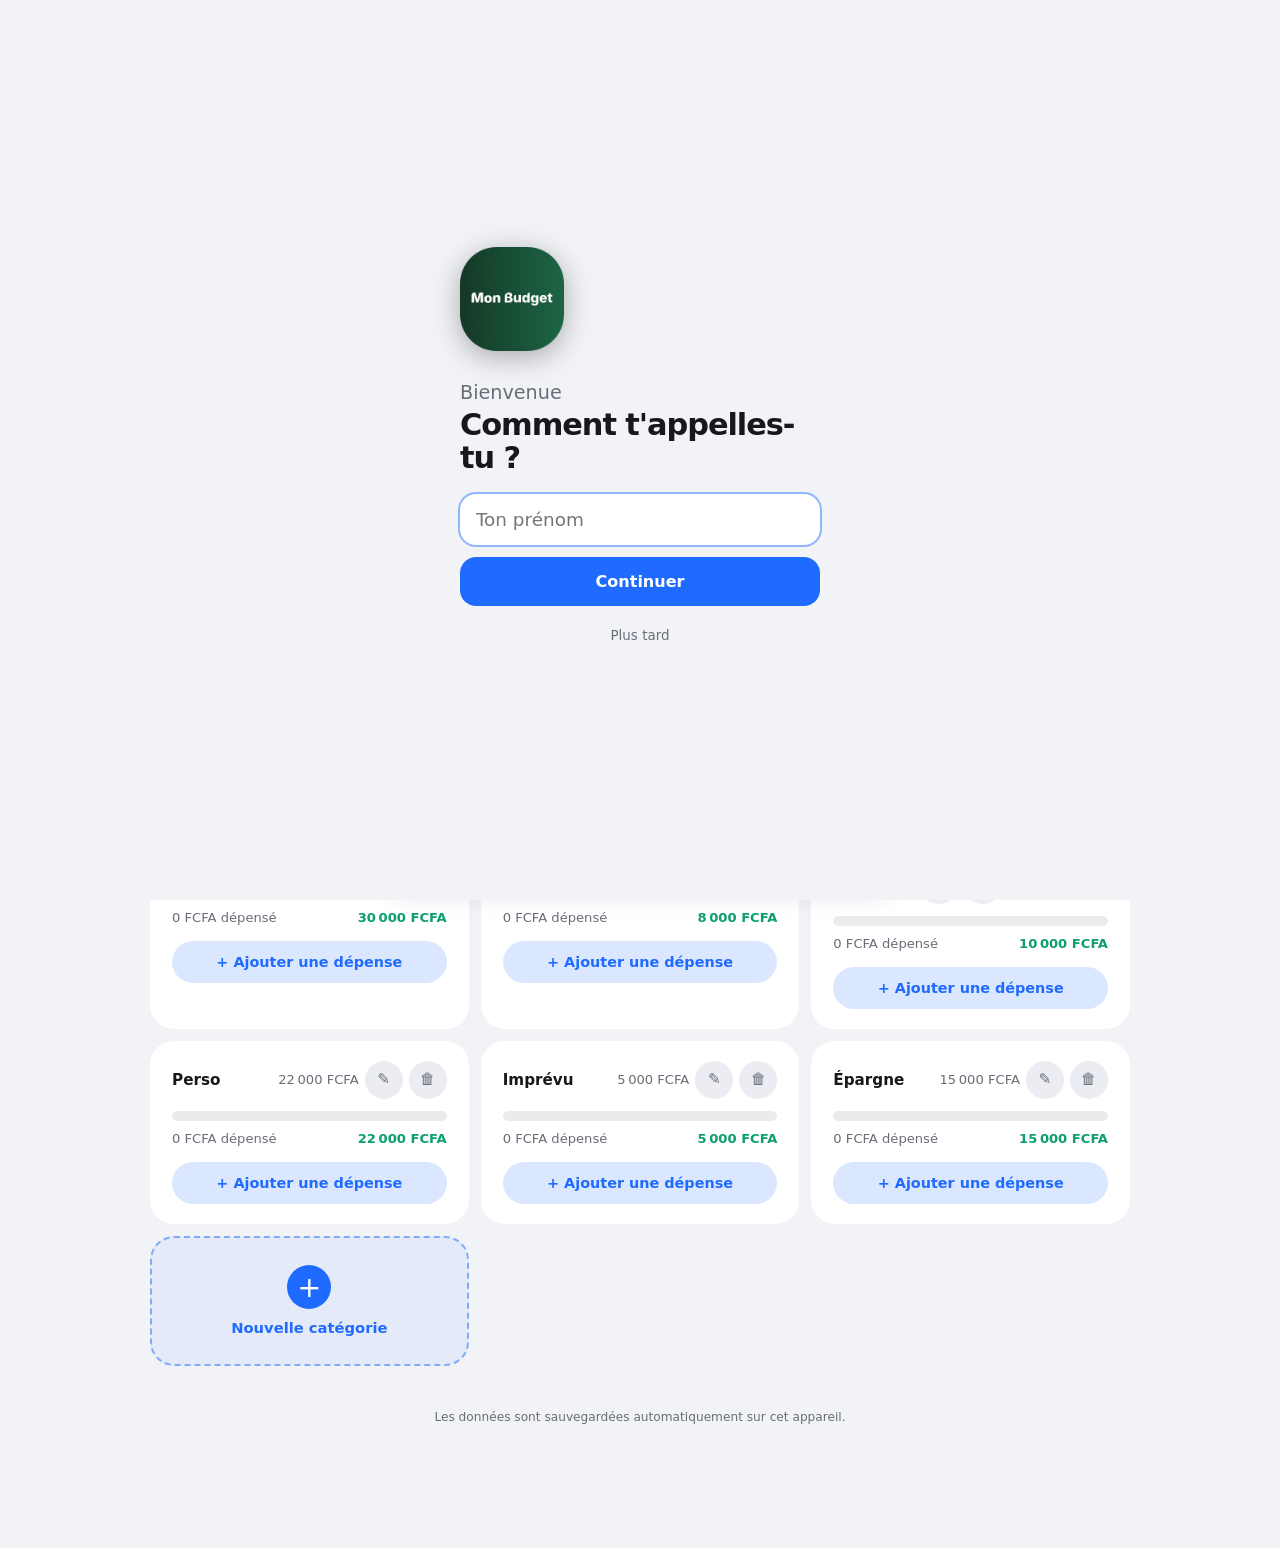
==== commit f64865e2: "Add files via upload" ====
--- a/index.html
+++ b/index.html
@@ -13,8 +13,8 @@
 <meta name="mobile-web-app-capable" content="yes">
 <meta name="apple-mobile-web-app-status-bar-style" content="black">
 <meta name="apple-mobile-web-app-title" content="Mon Budget">
-<link rel="icon" type="image/png" href="icons/icon-192.png">
-<link rel="apple-touch-icon" href="icons/icon-192.png">
+<link rel="icon" type="image/png" href="icons/app-icon-192.png">
+<link rel="apple-touch-icon" href="icons/apple-touch-icon.png">
 <link rel="stylesheet" href="css/base.css">
 <link rel="stylesheet" href="css/components.css">
 <link rel="stylesheet" href="css/modals.css">
@@ -553,7 +553,7 @@
 </div>
 
 <div class="overlay-pres" id="overlayPresentation" role="dialog" aria-modal="true" aria-label="Présentation de Mon Budget">
-  <video id="presVideo" playsinline controls preload="none" poster="icons/icon-512.png"></video>
+  <video id="presVideo" playsinline controls preload="none" poster="icons/logo-mon-budget.png"></video>
   <button class="pres-fermer" type="button" data-pres="fermer" aria-label="Fermer la présentation">✕</button>
 </div>
 
--- a/css/modules.css
+++ b/css/modules.css
@@ -14,13 +14,8 @@
 html.verrouille .splash{display:none !important;}
 html.avec-splash body{overflow:hidden;}
 .sp-boite{width:100%; max-width:360px; text-align:left;}
-.sp-logo{display:grid; place-items:center; width:76px; height:76px; border-radius:24px;
-  background:linear-gradient(150deg, var(--accent), color-mix(in oklab, var(--accent) 62%, var(--noir)));
-  box-shadow:0 6px 18px rgba(0,0,0,0.28); animation:spLogo .75s var(--ease) both;}
-.sp-logo svg{width:46px; height:46px; fill:none; stroke:var(--sur-accent); stroke-width:4.5; stroke-linecap:round; stroke-linejoin:round;}
-.sp-trait{stroke-dasharray:1; stroke-dashoffset:1; animation:spTrait .7s .4s var(--ease) forwards;}
-.sp-trait-2{animation-delay:.85s;}
-.sp-piece{fill:var(--sur-accent); stroke:none; transform-box:fill-box; transform-origin:center; animation:spPop .4s 1.2s cubic-bezier(.3,1.6,.5,1) both;}
+/* Logo intérieur « Mon Budget » (icons/logo-mon-budget.png, ses coins arrondis sont dans l'image) */
+.sp-logo{display:block; width:104px; height:104px; filter:drop-shadow(0 6px 14px rgba(0,0,0,0.3)); animation:spLogo .75s var(--ease) both;}
 .sp-salut{margin-top:30px; font-size:1.2rem; font-weight:500; color:var(--gris); animation:spMonte .6s .7s var(--ease) both;}
 .sp-nom{margin-top:2px; font-size:3.1rem; font-weight:700; letter-spacing:-0.04em; line-height:1.05; word-break:break-word;}
 .sp-nom span{display:inline-block; animation:spLettre .6s calc(.9s + var(--i) * 45ms) var(--ease) both;}
@@ -36,8 +31,6 @@
 .sp-form .btn-valider{width:100%; margin-top:12px; padding:15px; border:none; border-radius:16px; font-weight:600; font-size:1rem; cursor:pointer; animation:spMonte .6s 1.1s var(--ease) both;}
 .sp-form .lien-discret{display:block; margin:12px auto 0; color:var(--gris); animation:spMonte .6s 1.2s var(--ease) both;}
 @keyframes spLogo{ from{ opacity:0; transform:scale(.55) rotate(-10deg); } to{ opacity:1; transform:none; } }
-@keyframes spTrait{ to{ stroke-dashoffset:0; } }
-@keyframes spPop{ from{ transform:scale(0); } }
 @keyframes spMonte{ from{ opacity:0; transform:translateY(14px); } to{ opacity:1; transform:none; } }
 @keyframes spLettre{ from{ opacity:0; transform:translateY(.45em); filter:blur(6px); } to{ opacity:1; transform:none; filter:none; } }
 @keyframes spCharge{ to{ width:100%; } }
@@ -195,5 +188,5 @@
 @media (prefers-reduced-motion: reduce){
   .splash *, .fc-panneau, .fc-panneau *, .cj-ligne.anime{animation:none !important;}
   .sp-barre i{width:100%;}
-  .sp-trait, .cj-ligne.anime, .f-coche{stroke-dashoffset:0;}
+  .cj-ligne.anime, .f-coche{stroke-dashoffset:0;}
 }
--- a/css/apple.css
+++ b/css/apple.css
@@ -136,6 +136,3 @@
 .pastille{background:color-mix(in oklab, var(--c) 80%, #5c5c66);}
 :root[data-theme="light"] .pastille{background:color-mix(in oklab, var(--c) 88%, #8e8e96);}
 .pastille[aria-pressed="true"]{box-shadow:0 0 0 3px var(--noir-3), 0 0 0 5px color-mix(in oklab, var(--c) 80%, #5c5c66);}
-
-/* Écran de bienvenue : logo à coins d'icône iOS */
-.sp-logo{border-radius:20px;}
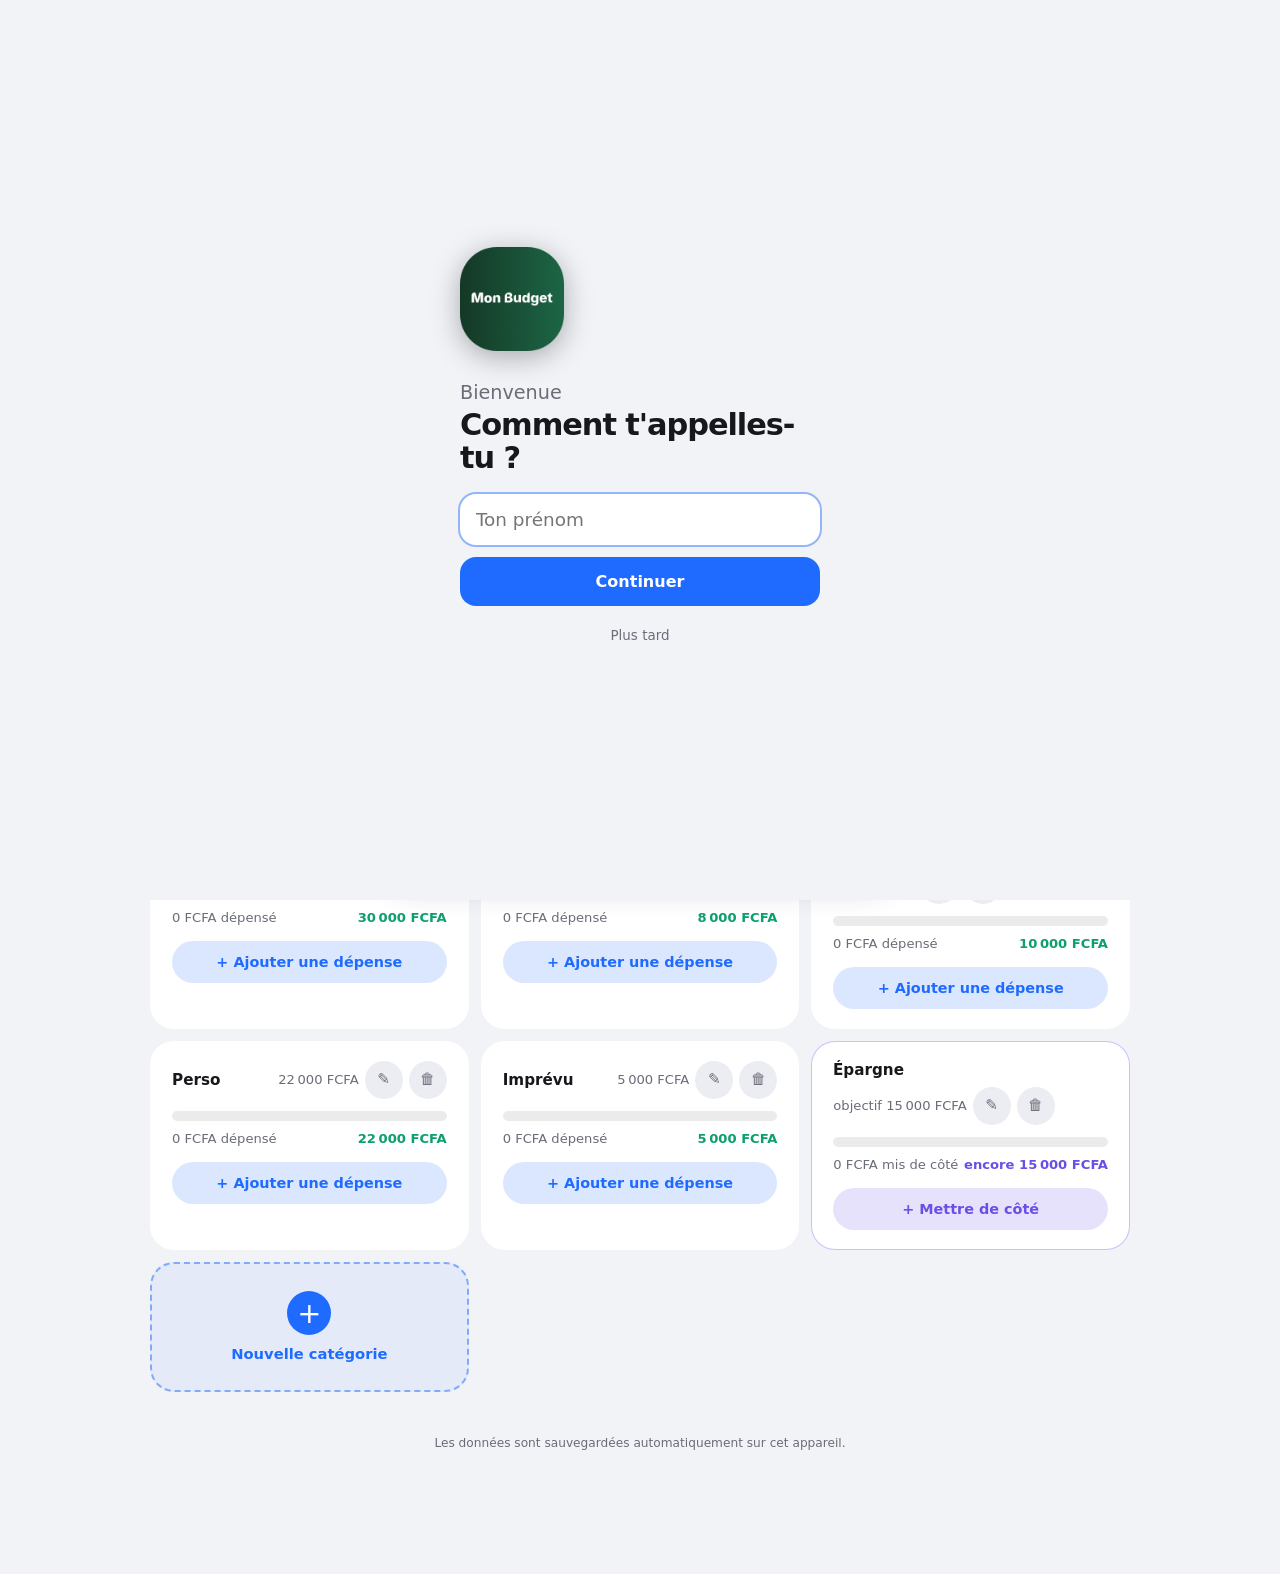
==== commit 36099d9b: "Add files via upload" ====
--- a/index.html
+++ b/index.html
@@ -22,6 +22,7 @@
 <link rel="stylesheet" href="css/oneui.css">
 <link rel="stylesheet" href="css/modules.css">
 <link rel="stylesheet" href="css/apple.css" id="cssApple">
+<link rel="stylesheet" href="css/verre.css" id="cssVerre">
 <script src="js/verrou-precoce.js"></script>
 </head>
 <body>
@@ -89,6 +90,8 @@
   </div>
 
   <div class="panel" data-panel="entrees">
+  <div class="entrees-section bilan-mois" id="bilanMois"></div>
+
   <div class="entrees-section">
     <div class="entrees-head">
       <div>
@@ -108,12 +111,12 @@
     <div class="entrees-head">
       <div>
         <h2>Épargne</h2>
-        <div class="sous">Ce que tu mets de côté — non compté comme une dépense</div>
+        <div class="sous">L'argent que tu mets de côté : il sort de ta poche mais n'est pas une dépense</div>
       </div>
       <button class="ajout-entree-btn" id="btnAjoutEpargne">+ Ajouter une épargne</button>
     </div>
     <div class="entrees-total">
-      <div class="label">Total épargné</div>
+      <div class="label">Épargne disponible</div>
       <div class="valeur" id="totalEpargne">0 <small>FCFA</small></div>
     </div>
     <div class="message-epargne" id="messageEpargne" style="display:none"></div>
@@ -217,8 +220,8 @@
   </div>
 
   <div class="historique" id="blocRecurrentes">
-    <h2>Dépenses récurrentes</h2>
-    <div class="sous">Ajoutées automatiquement chaque mois, sans les ressaisir.</div>
+    <h2>Récurrences</h2>
+    <div class="sous">Dépenses (loyer, forfait…) ou épargne ajoutées automatiquement chaque mois, sans les ressaisir. Choisis le poste Épargne pour une épargne automatique.</div>
     <div id="recBody"></div>
     <div class="donnees-actions">
       <button type="button" class="cat-btn" id="btnAjoutRec">+ Ajouter une récurrence</button>
@@ -247,11 +250,12 @@
     <h2>Apparence</h2>
     <div class="sous">Choisis le style, le thème, la couleur principale et la taille du texte.</div>
     <div class="reglage-titre">Style</div>
-    <div class="seg seg-2" role="group" aria-label="Style de l'interface">
+    <div class="seg" role="group" aria-label="Style de l'interface">
       <button type="button" class="seg-btn" data-pref="style" data-valeur="oneui">One UI</button>
       <button type="button" class="seg-btn" data-pref="style" data-valeur="apple">Apple</button>
-    </div>
-    <div class="donnees-aide">« One UI » : l'allure d'un Samsung. « Apple » : l'allure d'un iPhone.</div>
+      <button type="button" class="seg-btn" data-pref="style" data-valeur="verre">Verre</button>
+    </div>
+    <div class="donnees-aide">« One UI » : l'allure d'un Samsung. « Apple » : l'allure d'un iPhone. « Verre » : des cartes en verre dépoli sur un fond de couleurs.</div>
     <div class="reglage-titre">Thème</div>
     <div class="seg" role="group" aria-label="Thème">
       <button type="button" class="seg-btn" data-pref="theme" data-valeur="auto">Auto</button>
@@ -384,7 +388,7 @@
 <div class="overlay" id="overlayGlobal">
   <div class="modal modal-large"><div class="sheet-grabber"></div>
     <h3>Modifier le budget global</h3>
-    <div class="sub">Définis le montant total, puis répartis-le en pourcentage entre tes postes.</div>
+    <div class="sub">Définis le montant total (dépenses + épargne), puis répartis-le en pourcentage entre tes postes. La part du poste Épargne est ton objectif d'épargne du mois.</div>
     <div class="champ">
       <label for="inputGlobalMontant">Budget global (FCFA)</label>
       <input type="number" id="inputGlobalMontant" min="0">
@@ -456,6 +460,10 @@
       <label for="inputCatBudget">Budget (FCFA)</label>
       <input type="number" id="inputCatBudget" placeholder="ex : 5000" min="0">
     </div>
+    <label class="ligne-reglage" for="inputCatEpargne" id="ligneCatEpargne">
+      <span><b>C'est mon poste d'épargne</b><small>Le montant devient ton objectif d'épargne du mois (pas un budget de dépenses)</small></span>
+      <input type="checkbox" id="inputCatEpargne" class="interrupteur" role="switch">
+    </label>
     <div class="modal-actions">
       <button class="btn-annuler" id="btnAnnulerCat">Annuler</button>
       <button class="btn-valider" id="btnValiderCat">Ajouter</button>
--- a/css/modules.css
+++ b/css/modules.css
@@ -162,6 +162,37 @@
 @keyframes fCoche{ to{ stroke-dashoffset:0; } }
 .f-lune{fill:var(--vigilance); opacity:.85; transform-box:fill-box; transform-origin:center; animation:fPop .6s .3s cubic-bezier(.3,1.4,.5,1) both;}
 
+/* ---------- Bilan du mois (onglet Argent) : reçu → mis de côté → dépensé → reste ---------- */
+.bilan-mois{padding-top:22px;}
+.bm-titre{font-size:1.05rem; font-weight:700; margin-bottom:10px; text-transform:none;}
+.bm-titre::first-letter{text-transform:uppercase;}
+.bm-ligne{display:flex; justify-content:space-between; align-items:baseline; gap:12px; padding:10px 0; border-bottom:1px solid var(--ligne);}
+.bm-lib{font-size:0.92rem;}
+.bm-lib small{display:block; margin-top:2px; font-size:0.76rem; color:var(--gris);}
+.bm-val{font-weight:700; font-variant-numeric:tabular-nums; white-space:nowrap;}
+.bm-entree .bm-val{color:var(--sain);}
+.bm-epargne .bm-val{color:var(--epargne);}
+.bm-depense .bm-val{color:var(--alerte);}
+.bm-retrait .bm-val{color:var(--vigilance);}
+.bm-total{border-bottom:none; padding-top:12px;}
+.bm-total .bm-lib{font-weight:700;}
+.bm-total .bm-val{font-size:1.25rem;}
+.bm-total.pos .bm-val{color:var(--blanc);} .bm-total.neg .bm-val{color:var(--alerte);}
+.bm-note{margin-top:2px; font-size:0.8rem; color:var(--vigilance);}
+.bm-global{display:grid; grid-template-columns:1fr 1fr; gap:10px; margin-top:14px;}
+.bm-global > div{padding:12px 14px; border-radius:16px; background:var(--noir-3);}
+.bm-global small{display:block; font-size:0.75rem; color:var(--gris);}
+.bm-global b{display:block; margin-top:4px; font-size:1.05rem; font-variant-numeric:tabular-nums;}
+.bm-global b.pos{color:var(--sain);} .bm-global b.neg{color:var(--alerte);} .bm-global b.bm-ep{color:var(--epargne);}
+.bm-conseil{margin-top:12px; padding:12px 14px; border-radius:16px; font-size:0.84rem; line-height:1.4;
+  background:color-mix(in srgb, var(--accent) 12%, transparent);}
+
+/* Carte du poste Épargne (objectif du mois) */
+.carte-epargne{box-shadow:inset 0 0 0 1px color-mix(in srgb, var(--epargne) 35%, transparent);}
+.carte-epargne .ajout-btn{background:color-mix(in srgb, var(--epargne) 16%, transparent); color:var(--epargne);}
+.tag-alerte.tag-ok{background:color-mix(in srgb, var(--sain) 18%, transparent); color:var(--sain);}
+.pourcent-ligne .nom small{color:var(--gris); font-weight:500;}
+
 /* ---------- Bloc « Découvrir Mon Budget » et vidéo plein écran ---------- */
 .bloc-pres{display:flex; align-items:center; gap:14px; width:100%; margin:0 0 16px; padding:14px 16px; border:none; border-radius:var(--rayon);
   background:linear-gradient(135deg, color-mix(in srgb, var(--accent) 18%, transparent), transparent 80%), var(--noir-2); color:var(--blanc);
--- a/css/verre.css
+++ b/css/verre.css
@@ -0,0 +1,101 @@
+/* ==========================================================================
+   Style « Verre » (glassmorphisme) — 3e choix dans les Réglages, à côté de One UI et Apple.
+   Chargé en dernier, ACTIVÉ SEULEMENT si ce style est choisi (<link id="cssVerre" disabled>,
+   piloté par js/verrou-precoce.js puis js/reglages.js). Il se pose sur css/oneui.css (mêmes formes).
+   Principe : un fond de couleurs douces et floues, et des surfaces en verre dépoli par-dessus
+   (transparence + flou + fin liseré clair + reflet en haut).
+   ========================================================================== */
+
+:root{
+  --noir:#0A0D18;                         /* base sous les couleurs */
+  --noir-2:rgba(255,255,255,0.07);        /* verre */
+  --noir-3:rgba(255,255,255,0.11);        /* verre plus dense (champs, boutons) */
+  --blanc:#F4F6FB;
+  --gris:rgba(244,246,251,0.64);
+  --gris-2:rgba(244,246,251,0.8);
+  --ligne:rgba(255,255,255,0.10);
+  --piste:rgba(255,255,255,0.14);
+  --verre-bord:rgba(255,255,255,0.16);
+  --verre-reflet:rgba(255,255,255,0.14);
+  --verre-ombre:0 10px 34px rgba(0,0,0,0.30);
+  --verre-flou:blur(22px) saturate(170%);
+  --ombre:0 10px 34px rgba(0,0,0,0.30);
+  /* Fond : trois taches de couleur floues (couleur principale, épargne, sain) */
+  --maille:
+    radial-gradient(70vmax 60vmax at 0% 0%, color-mix(in srgb, var(--accent) 55%, transparent), transparent 62%),
+    radial-gradient(60vmax 60vmax at 100% 35%, color-mix(in srgb, var(--epargne) 48%, transparent), transparent 60%),
+    radial-gradient(70vmax 55vmax at 25% 100%, color-mix(in srgb, var(--sain) 34%, transparent), transparent 62%);
+}
+:root[data-theme="light"]{
+  --noir:#E9EDF7;
+  --noir-2:rgba(255,255,255,0.52);
+  --noir-3:rgba(255,255,255,0.68);
+  --blanc:#141829;
+  --gris:rgba(20,24,41,0.62);
+  --gris-2:rgba(20,24,41,0.8);
+  --ligne:rgba(20,24,41,0.08);
+  --piste:rgba(20,24,41,0.09);
+  --verre-bord:rgba(255,255,255,0.75);
+  --verre-reflet:rgba(255,255,255,0.9);
+  --verre-ombre:0 10px 30px rgba(40,50,90,0.14);
+  --ombre:0 10px 30px rgba(40,50,90,0.14);
+  --maille:
+    radial-gradient(70vmax 60vmax at 0% 0%, color-mix(in srgb, var(--accent) 38%, transparent), transparent 62%),
+    radial-gradient(60vmax 60vmax at 100% 35%, color-mix(in srgb, var(--epargne) 32%, transparent), transparent 60%),
+    radial-gradient(70vmax 55vmax at 25% 100%, color-mix(in srgb, var(--sain) 26%, transparent), transparent 62%);
+}
+
+/* ---------- Le fond coloré, fixe derrière tout ---------- */
+body{background:var(--noir);}
+body::before{
+  content:''; position:fixed; inset:-10%; z-index:-1; pointer-events:none;
+  background:var(--maille), var(--noir);
+  animation:verreDerive 28s ease-in-out infinite alternate;
+}
+@keyframes verreDerive{
+  from{ transform:translate3d(0, 0, 0) scale(1); }
+  to{ transform:translate3d(-3%, 2%, 0) scale(1.06); }
+}
+
+/* ---------- Surfaces en verre ---------- */
+.resume, .repartition, .entrees-section, .graphique-mois, .historique, .comparatif, .solde-card, .hero,
+.courbe-jours, .carte, .fc-carte, .bloc-pres, .fc-panneau, .modal, .nav, .toast{
+  -webkit-backdrop-filter:var(--verre-flou); backdrop-filter:var(--verre-flou);
+  border:1px solid var(--verre-bord);
+  box-shadow:var(--verre-ombre), inset 0 1px 0 var(--verre-reflet);
+}
+.resume, .repartition, .entrees-section, .graphique-mois, .historique, .comparatif, .solde-card, .hero,
+.courbe-jours, .carte, .fc-carte, .fc-panneau, .modal{background-color:var(--noir-2);}
+.carte:hover{border-color:var(--verre-bord);}
+.carte-ajout{background:color-mix(in srgb, var(--accent) 10%, transparent); -webkit-backdrop-filter:var(--verre-flou); backdrop-filter:var(--verre-flou);}
+.fc-carte:active{background:var(--noir-3);}
+.bloc-pres{background:linear-gradient(135deg, color-mix(in srgb, var(--accent) 22%, transparent), transparent 80%), var(--noir-2);}
+
+/* Barre de navigation : verre plus dense pour rester lisible par-dessus le contenu */
+.nav{background:color-mix(in srgb, var(--noir) 38%, transparent); -webkit-backdrop-filter:blur(28px) saturate(180%); backdrop-filter:blur(28px) saturate(180%);}
+:root[data-theme="light"] .nav{background:rgba(255,255,255,0.55);}
+.nav-fond{background:color-mix(in srgb, var(--accent) 24%, transparent); box-shadow:inset 0 1px 0 var(--verre-reflet);}
+
+/* Fenêtres et toasts */
+.overlay, .overlay-conseil{background:rgba(5,8,20,0.32); -webkit-backdrop-filter:blur(6px); backdrop-filter:blur(6px);}
+:root[data-theme="light"] .overlay, :root[data-theme="light"] .overlay-conseil{background:rgba(30,40,80,0.12);}
+.modal{background-color:color-mix(in srgb, var(--noir) 40%, transparent);}
+:root[data-theme="light"] .modal{background-color:rgba(255,255,255,0.62);}
+.toast{background:color-mix(in srgb, var(--t) 22%, color-mix(in srgb, var(--noir) 55%, transparent));}
+
+/* Champs et contrôles : verre plus dense */
+.champ input, .champ select, .filtres-histo input, .filtres-histo select, .verrou-boite input, .input-pourcent, .mois-input{
+  background:var(--noir-3); border:1px solid var(--verre-bord);
+}
+.seg, .pastilles, .nav-mois, .objectif, .histo-resume{background:var(--noir-3); border:1px solid var(--verre-bord);}
+.seg-btn[aria-pressed="true"]{box-shadow:0 4px 14px color-mix(in srgb, var(--accent) 40%, transparent), inset 0 1px 0 rgba(255,255,255,0.3);}
+.btn-valider, .btn-sauvegarde, .ajout-entree-btn, .lien-global{box-shadow:0 6px 18px color-mix(in srgb, var(--accent) 35%, transparent), inset 0 1px 0 rgba(255,255,255,0.3);}
+.modif-btn, .suppr-btn, .fc-btn, .btn-annuler{border:1px solid var(--verre-bord);}
+.barre-globale-fill{box-shadow:0 0 16px color-mix(in srgb, var(--etat, var(--accent)) 55%, transparent);}
+
+/* Écran de bienvenue et écran de verrouillage : le même fond coloré */
+.splash, .ecran-verrou{background:var(--maille), var(--noir);}
+.sp-form input{background:var(--noir-3); border:1px solid var(--verre-bord); -webkit-backdrop-filter:var(--verre-flou); backdrop-filter:var(--verre-flou);}
+.fc-illu{background:var(--noir-3);}
+
+@media (prefers-reduced-motion: reduce){ body::before{animation:none;} }
